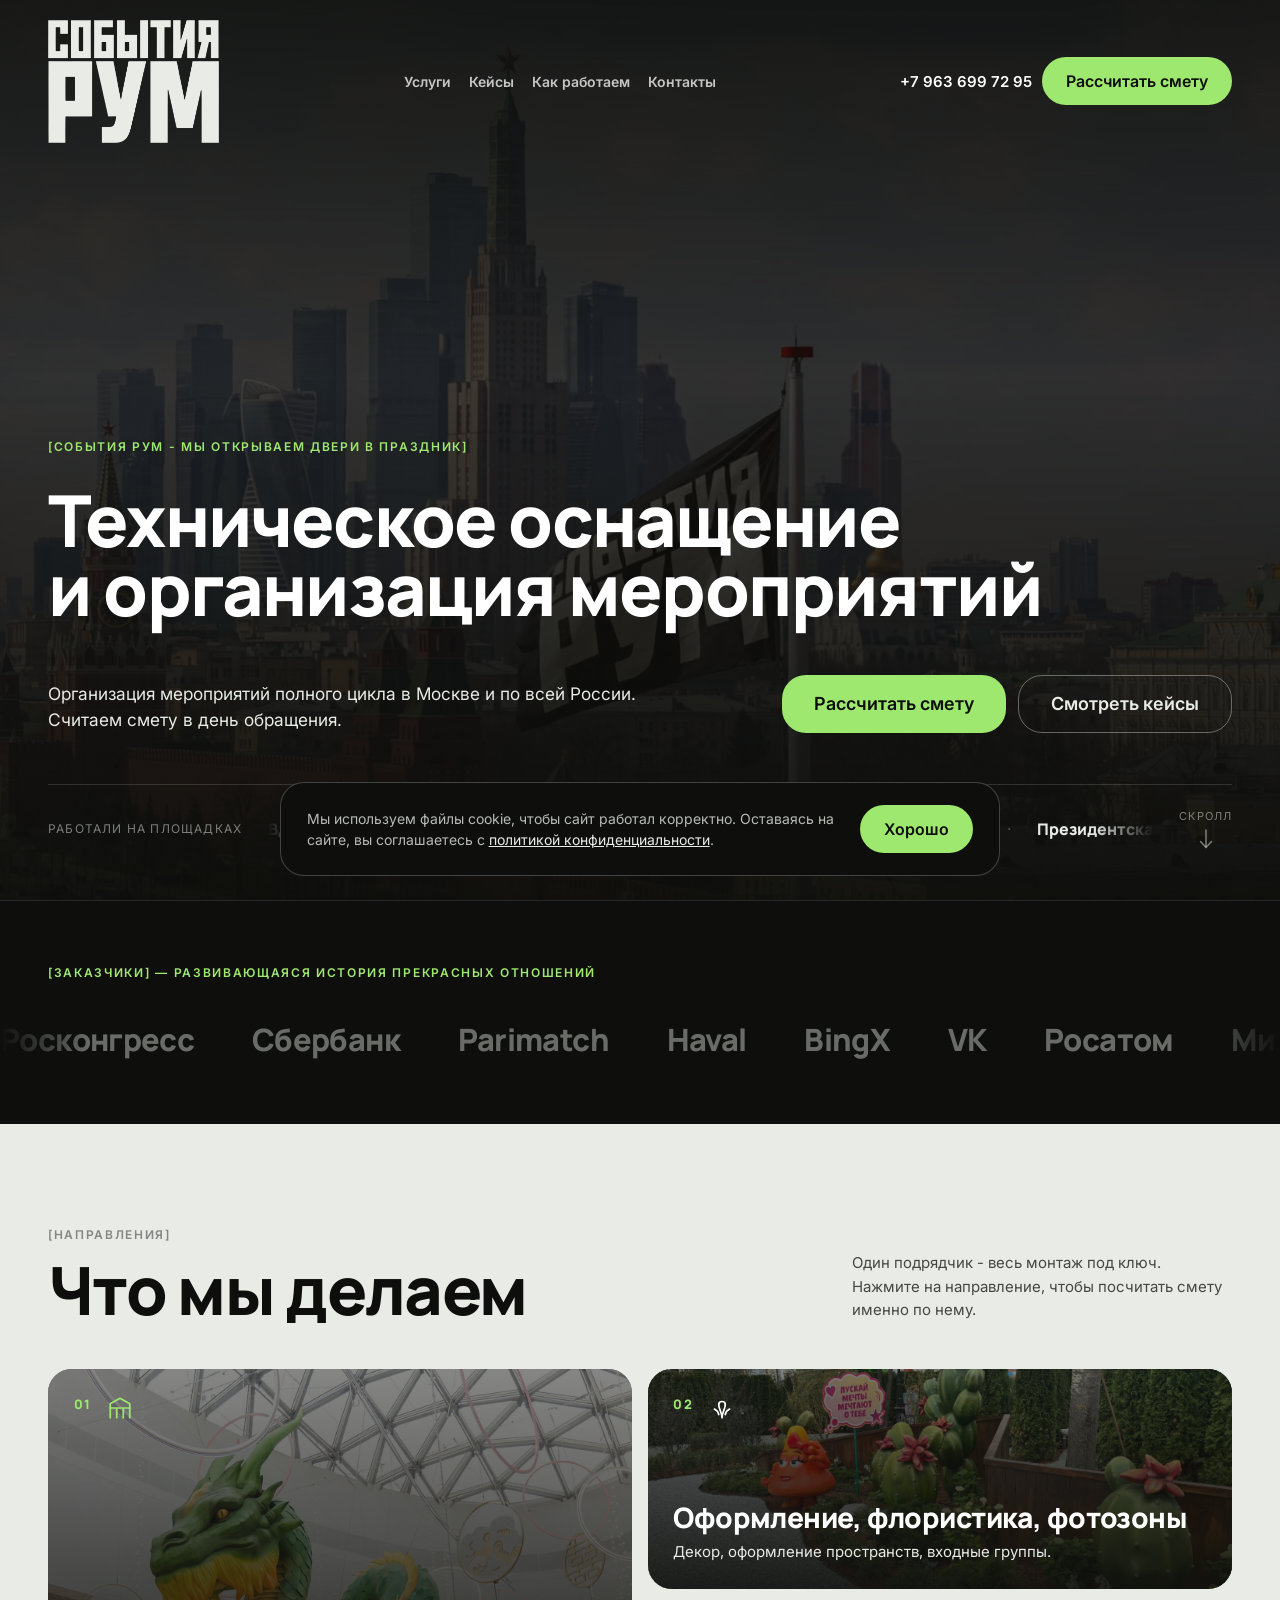
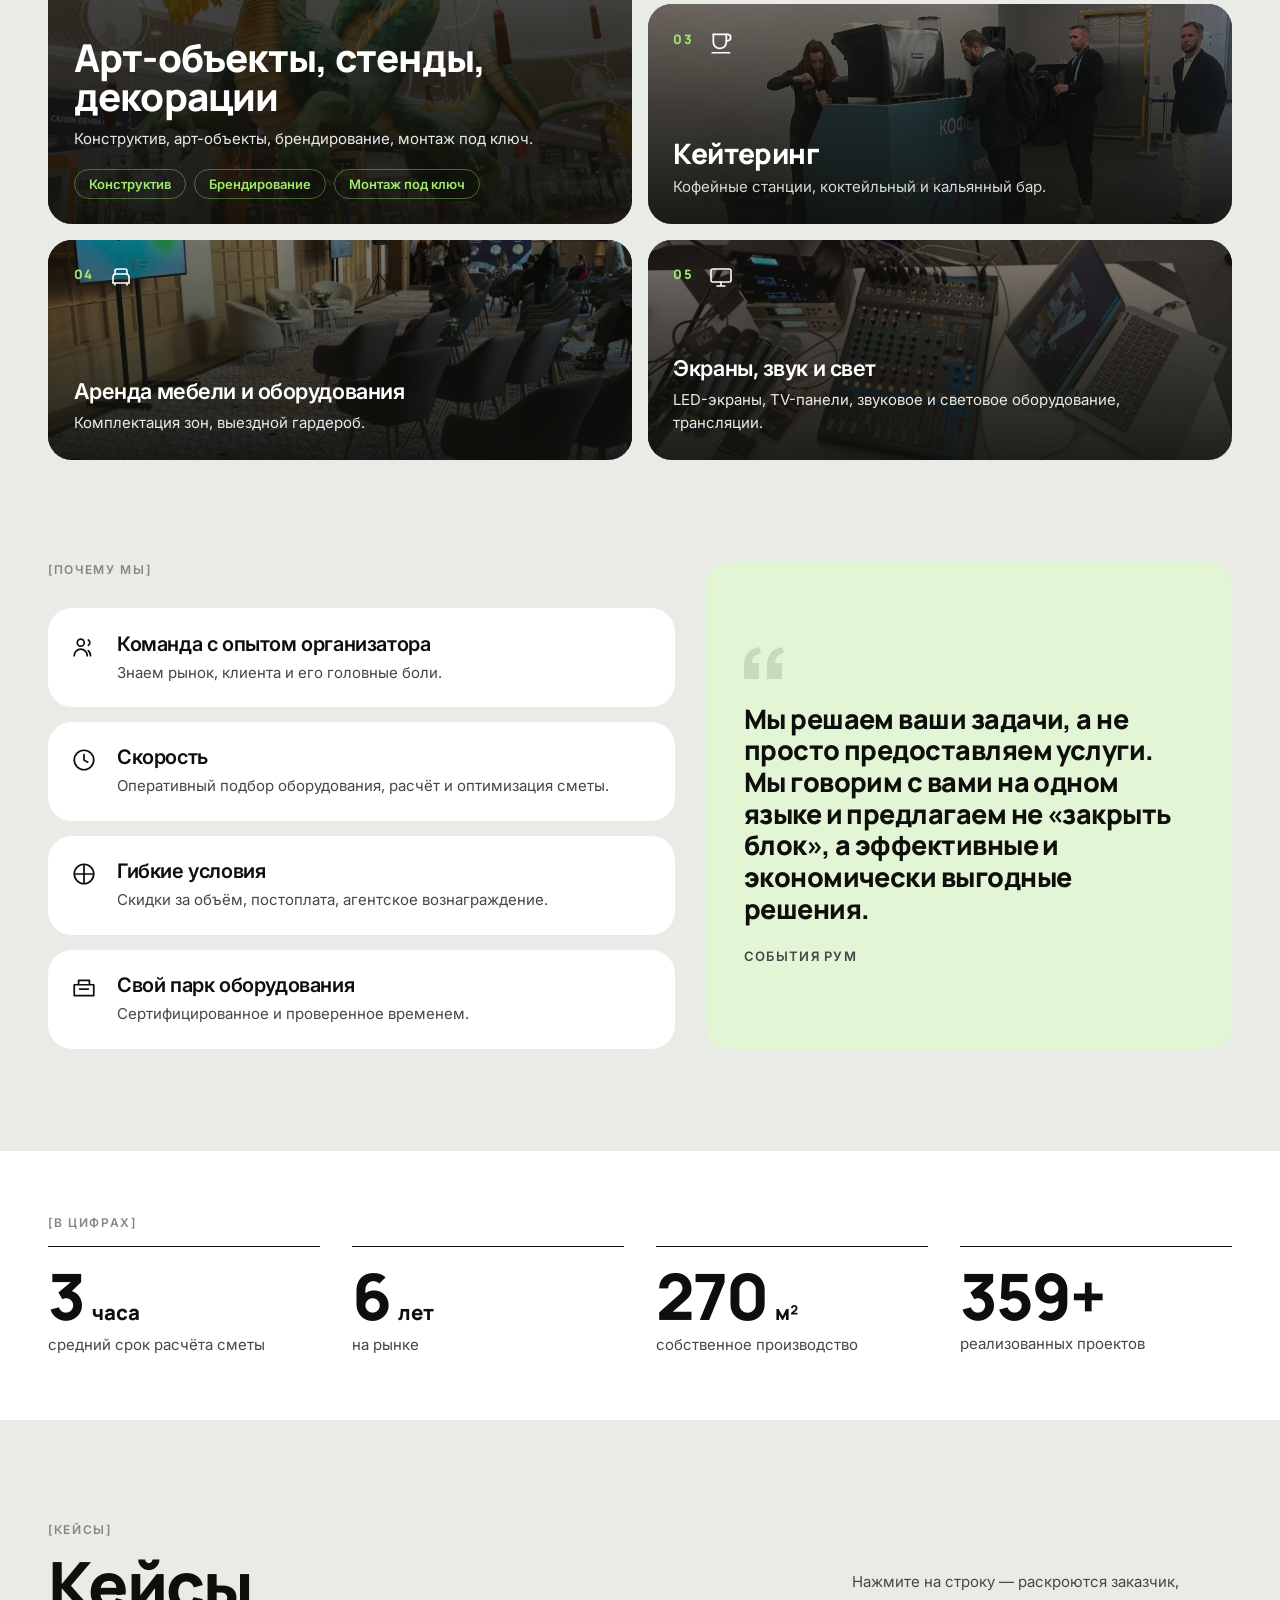
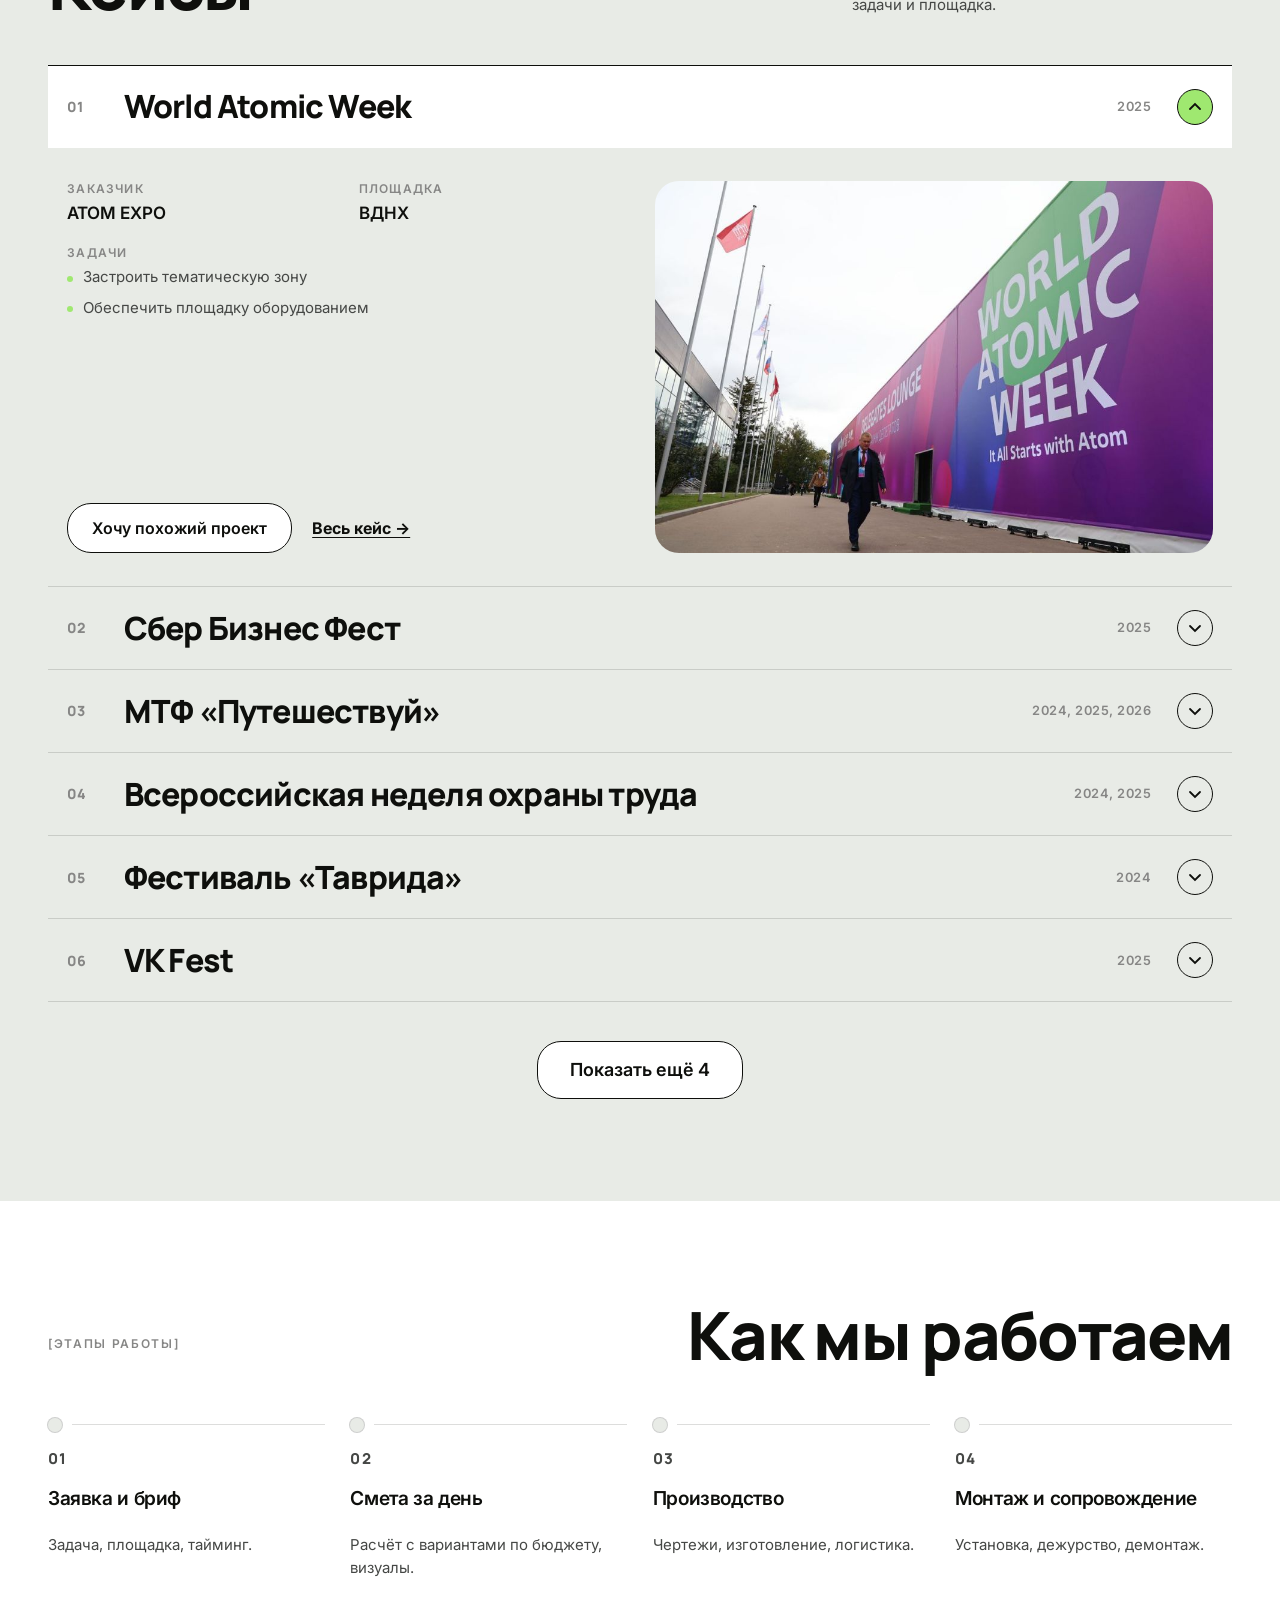
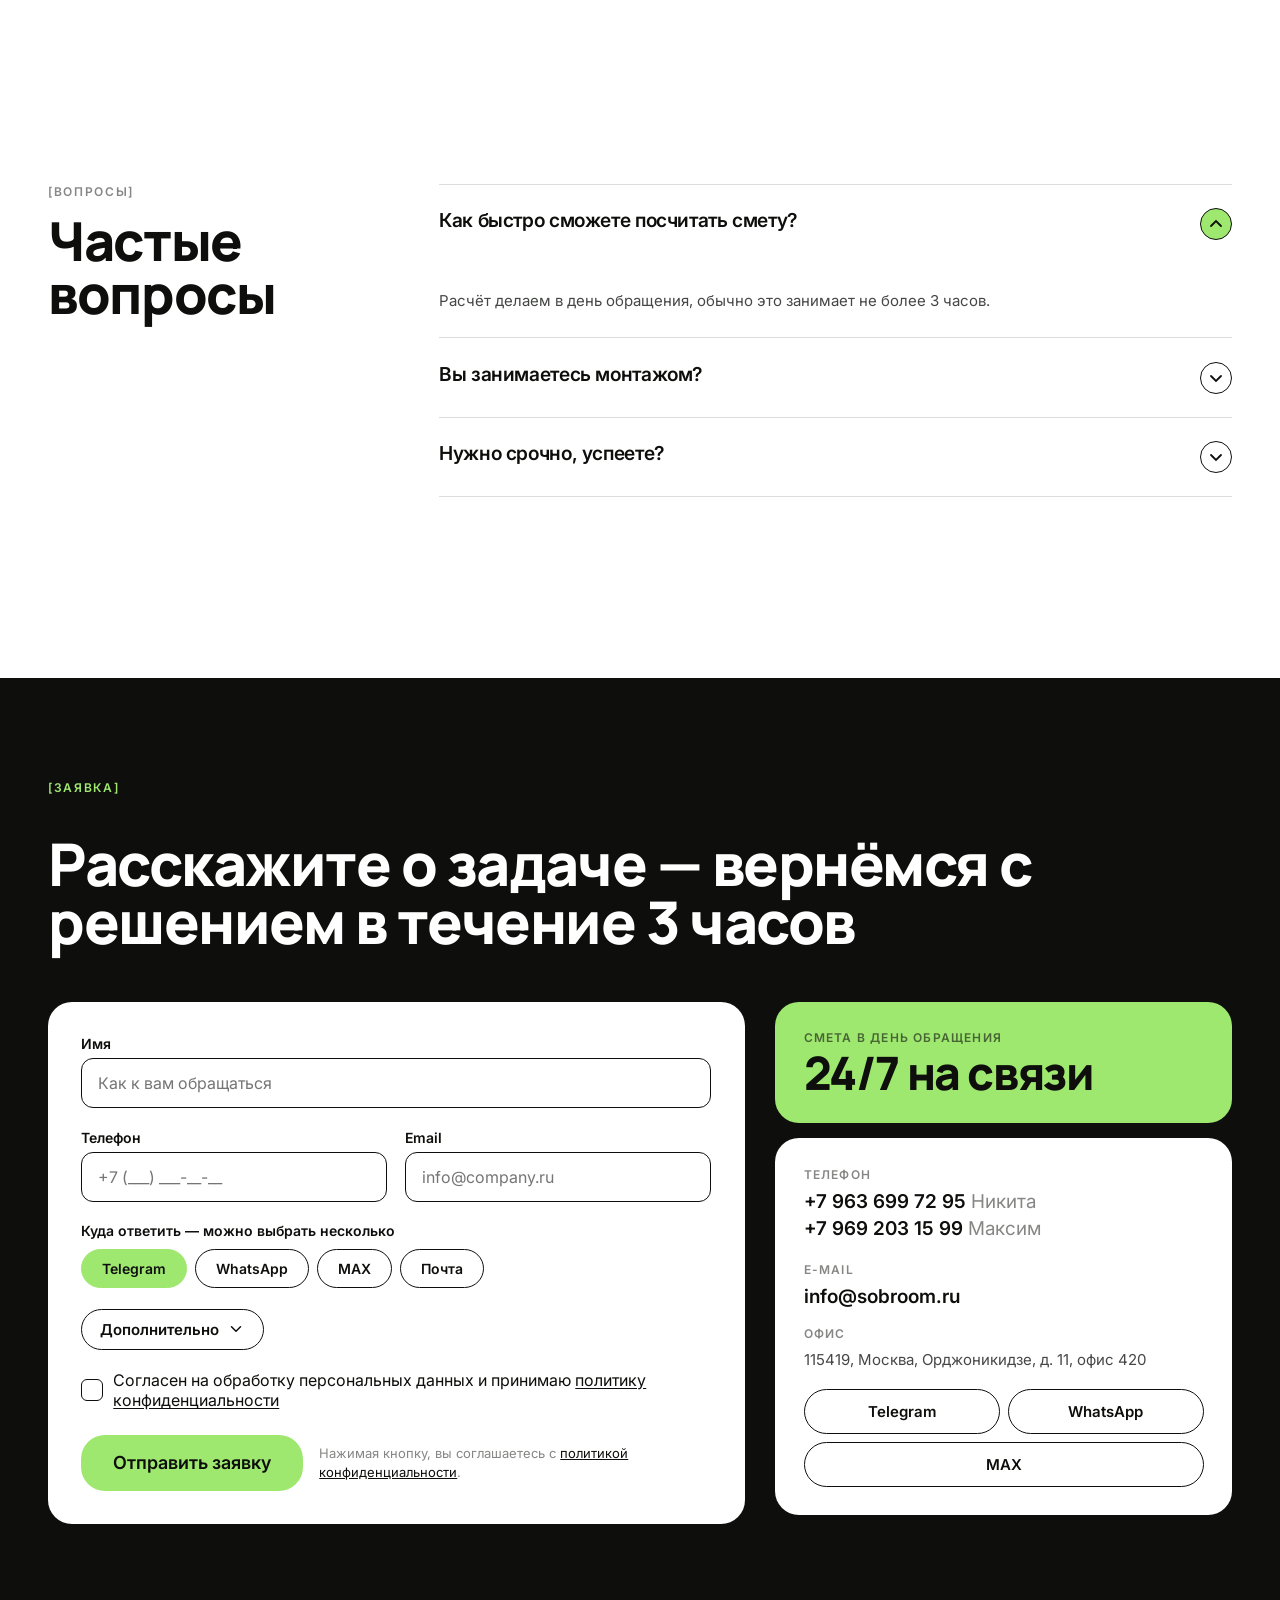
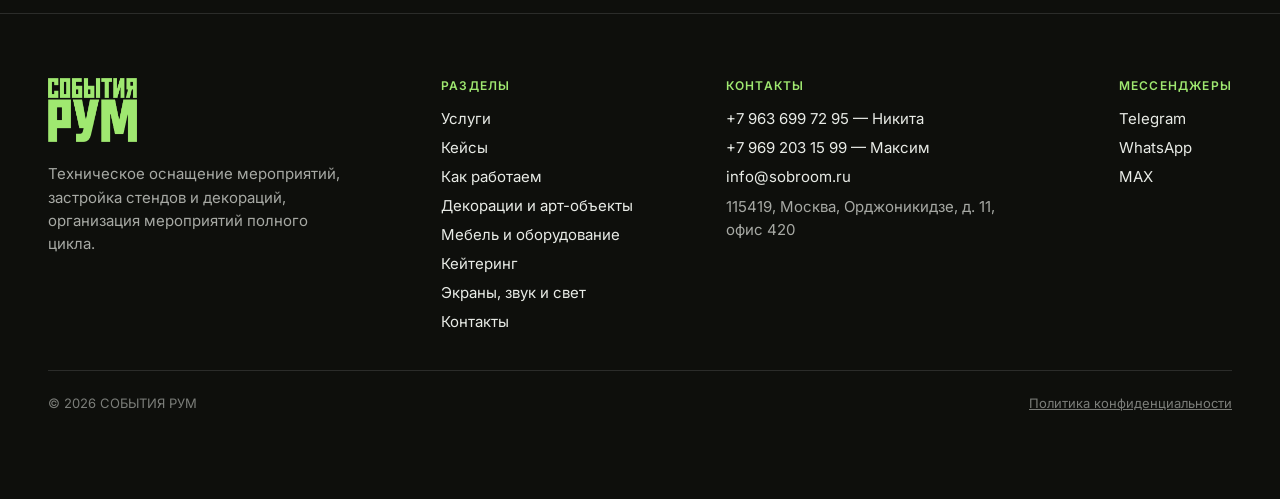
==== index.html @ 77b97b1c "Кейсы: главная и страницы услуг по второму ТЗ Главная: десять кейсов переехали из скрипта в разметку" ====
<!DOCTYPE html>
<html lang="ru" class="no-js">
<head>
<meta charset="utf-8">
<meta name="viewport" content="width=device-width, initial-scale=1">
<title>СОБЫТИЯ РУМ — организация и оснащение мероприятий</title>
<meta name="description" content="Мероприятия полного цикла в Москве и по России: аренда оборудования, застройка стендов, декорации, кейтеринг, мебель. Смета в день обращения.">
<!-- Иконка вкладки: фирменный тёмный квадрат с логотипом. -->
<meta name="yandex-verification" content="a25ba4f071498b0f">
<link rel="canonical" href="https://sobroom.ru/">
<link rel="icon" href="favicon.ico" sizes="any">
<link rel="icon" type="image/png" sizes="32x32" href="media/favicon-32.png">
<link rel="icon" type="image/png" sizes="16x16" href="media/favicon-16.png">
<link rel="apple-touch-icon" sizes="180x180" href="media/apple-touch-icon.png">
<link rel="preconnect" href="https://fonts.googleapis.com">
<link rel="preconnect" href="https://fonts.gstatic.com" crossorigin>
<link href="https://fonts.googleapis.com/css2?family=Manrope:wght@600;700;800;900&family=Inter:wght@400;500;600;700;900&display=swap" rel="stylesheet">
<link rel="stylesheet" href="styles.css?v=dev">
<!-- Карточка компании для поисковиков. -->
<script type="application/ld+json">
{
  "@context": "https://schema.org",
  "@type": "LocalBusiness",
  "name": "СОБЫТИЯ РУМ",
  "url": "https://sobroom.ru/",
  "image": "https://sobroom.ru/media/logo-canvas.png",
  "telephone": "+7 969 203 15 99",
  "email": "info@sobroom.ru",
  "address": {
    "@type": "PostalAddress",
    "streetAddress": "ул. Орджоникидзе, д. 11, офис 420",
    "addressLocality": "Москва",
    "postalCode": "115419",
    "addressCountry": "RU"
  },
  "areaServed": "RU"
}
</script>
</head>
<body>

<a class="skip-link" href="#top">Перейти к содержимому</a>

<header class="header" id="site-header">
  <div class="header__inner">
    <a href="#top" class="header__logo" aria-label="СОБЫТИЯ РУМ — на главную">
      <img src="media/logo-canvas.png" alt="СОБЫТИЯ РУМ" width="1355" height="972">
    </a>

    <nav class="header__nav" aria-label="Основная навигация">
      <a href="#services">Услуги</a>
      <a href="#cases">Кейсы</a>
      <a href="#process">Как работаем</a>
      <!-- <a href="#production">Производство</a> -->
      <a href="#contacts">Контакты</a>
    </nav>

    <div class="header__actions">
      <a href="tel:+79636997295" class="header__phone">+7 963 699 72 95</a>
      <a href="https://t.me/sidorovnikitiy" target="_blank" rel="noopener" title="Telegram" class="header__icon-link">
        <svg width="18" height="18" viewBox="0 0 24 24" fill="none" stroke="currentColor" stroke-width="1.8" stroke-linecap="round" stroke-linejoin="round"><path d="M21.5 3.5 2.8 10.8c-.8.3-.8 1.4.1 1.6l4.5 1.3 1.7 5.1c.2.7 1.1.9 1.6.3l2.4-2.8 4.5 3.3c.6.4 1.4.1 1.6-.6L22.8 4.6c.2-.8-.6-1.4-1.3-1.1Z"></path><path d="m7.4 13.7 9.9-6.4-6.6 7.3"></path></svg>
      </a>
      <a href="https://wa.me/79636997295" target="_blank" rel="noopener" title="WhatsApp" class="header__icon-link">
        <svg width="18" height="18" viewBox="0 0 24 24" fill="none" stroke="currentColor" stroke-width="1.8" stroke-linecap="round" stroke-linejoin="round"><path d="M20.5 11.6a8.5 8.5 0 0 1-12.6 7.4L3.5 20.5l1.6-4.3A8.5 8.5 0 1 1 20.5 11.6Z"></path><path d="M8.9 8.4c.5-.2.9 0 1.1.4l.6 1.2c.1.3 0 .6-.2.8l-.4.4c.5 1 1.2 1.7 2.2 2.2l.4-.4c.2-.2.5-.3.8-.2l1.2.6c.4.2.6.6.4 1.1-.3.7-1 1.2-1.8 1.1-2.5-.2-5-2.7-5.3-5.3-.1-.8.3-1.6 1-1.9Z"></path></svg>
      </a>
      <a href="https://max.ru/u/f9LHodD0cOI2sE15VIjKIWvhr9DcOUU_kCdnH0U8R3dj1_szaygG8eiSpd0" target="_blank" rel="noopener" title="MAX" class="header__icon-link header__icon-link--max">
        <span>MAX</span>
      </a>
      <button type="button" class="btn btn--primary btn--md js-go-form" data-header-cta>Рассчитать смету</button>
    </div>

    <div class="header__mobile-actions">
      <a href="tel:+79636997295" class="header__action" aria-label="Позвонить"><svg width="18" height="18" viewBox="0 0 24 24" fill="none" stroke="currentColor" stroke-width="1.8" stroke-linecap="round" stroke-linejoin="round" aria-hidden="true"><path d="M6.6 3.5h3l1.5 3.7-1.9 1.4a12 12 0 0 0 5.2 5.2l1.4-1.9 3.7 1.5v3a2 2 0 0 1-2.2 2 17 17 0 0 1-14.7-14.7 2 2 0 0 1 2-2.2Z"></path></svg></a>
      <a href="https://t.me/sidorovnikitiy" target="_blank" rel="noopener" class="header__action header__action--tg" aria-label="Написать в Telegram"><svg width="18" height="18" viewBox="0 0 24 24" fill="none" stroke="currentColor" stroke-width="1.8" stroke-linecap="round" stroke-linejoin="round" aria-hidden="true"><path d="M21.5 3.5 2.8 10.8c-.8.3-.8 1.4.1 1.6l4.5 1.3 1.7 5.1c.2.7 1.1.9 1.6.3l2.4-2.8 4.5 3.3c.6.4 1.4.1 1.6-.6L22.8 4.6c.2-.8-.6-1.4-1.3-1.1Z"></path><path d="m7.4 13.7 9.9-6.4-6.6 7.3"></path></svg></a>
      <button type="button" class="header__burger" id="menu-toggle" aria-label="Меню" aria-expanded="false" aria-controls="mobile-menu">
        <span></span><span></span>
      </button>
    </div>
  </div>
</header>

<div class="mobile-menu" id="mobile-menu" hidden>
  <div class="mobile-menu__top">
    <img src="media/logo-lime.png" alt="СОБЫТИЯ РУМ" width="1355" height="972" class="mobile-menu__logo">
    <button type="button" class="mobile-menu__close" id="menu-close" aria-label="Закрыть">×</button>
  </div>
  <nav class="mobile-menu__nav" aria-label="Мобильная навигация">
    <a href="#services" class="js-menu-link">Услуги</a>
    <a href="#cases" class="js-menu-link">Кейсы</a>
    <a href="#process" class="js-menu-link">Как работаем</a>
    <!-- <a href="#production" class="js-menu-link">Производство</a> -->
    <a href="#contacts" class="js-menu-link">Контакты</a>
  </nav>
  <div class="mobile-menu__bottom">
    <a href="tel:+79636997295" class="mobile-menu__phone">+7 963 699 72 95</a>
    <button type="button" class="btn btn--primary btn--lg js-go-form" id="menu-cta">Рассчитать смету</button>
  </div>
</div>

<main>
<section id="top" class="hero" data-screen-label="Hero">
  <div class="hero__bg" id="hero-bg">
    <!-- Два формата: H.264 играет везде, VP9 подхватывают сборки без H.264.
         Адреса стоят прямо в разметке — браузер начинает качать на разборе
         страницы, до стилей и скриптов. poster — первый кадр самого ролика. -->
    <video class="hero__video" id="hero-video" autoplay muted defaultmuted loop playsinline
           preload="auto" poster="media/hero-still.jpg" aria-hidden="true">
      <source src="media/hero-showreel.mp4" type="video/mp4">
      <source src="media/hero-showreel.webm" type="video/webm">
    </video>
  </div>
  <div class="hero__veil" aria-hidden="true"></div>

  <div class="hero__content">
    <p class="hero__eyebrow reveal-init" style="--reveal-delay:50ms">[СОБЫТИЯ РУМ - МЫ ОТКРЫВАЕМ ДВЕРИ В ПРАЗДНИК]</p>
    <h1 class="hero__title reveal-init" style="--reveal-delay:120ms">Техническое оснащение<br>и организация мероприятий</h1>
    <div class="hero__row">
      <!-- Неразрывные пробелы держат «и по всей» одним куском, чтобы «и по»
           не повисало в конце строки. -->
      <p class="hero__lead reveal-init" style="--reveal-delay:200ms">Организация мероприятий полного цикла в Москве и&nbsp;по&nbsp;всей России. Считаем смету в день обращения.</p>
      <div class="hero__cta reveal-init" style="--reveal-delay:280ms">
        <button type="button" class="btn btn--primary btn--lg js-go-form">Рассчитать смету</button>
        <a href="#cases" class="btn btn--ghost-dark">Смотреть кейсы</a>
      </div>
    </div>
    <div class="hero__foot reveal-init" style="--reveal-delay:360ms">
      <span class="hero__foot-label">Работали на площадках</span>
      <div class="marquee-mask">
        <div class="marquee-track marquee-track--back" id="venues-track">
          <span class="marquee-group">
            <!-- venues injected by script.js -->
          </span>
          <span class="marquee-group" aria-hidden="true"></span>
        </div>
      </div>
      <div class="hero__scroll-hint">
        <span>Скролл</span>
        <svg width="14" height="20" viewBox="0 0 14 20" fill="none" stroke="currentColor" stroke-width="1.5" stroke-linecap="round"><path d="M7 1v17"></path><path d="M1.5 12.5 7 18.5l5.5-6"></path></svg>
      </div>
    </div>
  </div>
</section>

<section class="clients" data-screen-label="Заказчики">
  <p class="section-eyebrow section-eyebrow--dark reveal">[заказчики] — Развивающаяся история прекрасных отношений</p>
  <div class="marquee-mask">
    <div class="marquee-track" id="clients-track">
      <span class="marquee-group" id="clients-group-a"></span>
      <span class="marquee-group" id="clients-group-b" aria-hidden="true"></span>
    </div>
  </div>
</section>

<section id="services" class="services" data-screen-label="Услуги">
  <div class="wrap">
    <div class="section-head reveal">
      <div class="section-head__main">
        <p class="section-eyebrow">[направления]</p>
        <h2 class="section-title">Что мы делаем</h2>
      </div>
      <p class="section-head__note">Один подрядчик - весь монтаж под ключ. Нажмите на направление, чтобы посчитать смету именно по нему.</p>
    </div>

    <div class="bento">
      <button type="button" class="service-card service-card--build reveal" data-service="Арт-объекты, стенды, декорации" data-href="art-obekty/">
        <img class="service-card__photo" src="media/service-art.jpg" alt="" loading="lazy">
        <span class="service-card__veil" aria-hidden="true"></span>
        <span class="service-card__top">
          <span class="service-card__num">01</span>
          <svg width="26" height="26" viewBox="0 0 24 24" fill="none" stroke="currentColor" stroke-width="1.6" stroke-linecap="round" stroke-linejoin="round" class="service-card__icon"><path d="M3 21V8l9-5 9 5v13"></path><path d="M3 12h18M9 21V12M15 21V12"></path></svg>
        </span>
        <span class="service-card__bottom">
          <span class="service-card__title service-card__title--display">Арт-объекты, стенды, декорации</span>
          <span class="service-card__body">Конструктив, арт-объекты, брендирование, монтаж под ключ.</span>
          <span class="service-card__tags">
            <span class="tag">Конструктив</span>
            <span class="tag">Брендирование</span>
            <span class="tag">Монтаж под ключ</span>
          </span>
        </span>
      </button>

      <button type="button" class="service-card service-card--wide service-card--white reveal" data-service="Оформление, флористика, фотозоны" data-href="art-obekty/">
        <img class="service-card__photo" src="media/service-oformlenie.jpg" alt="" loading="lazy">
        <span class="service-card__veil" aria-hidden="true"></span>
        <span class="service-card__top">
          <span class="service-card__num">02</span>
          <svg width="26" height="26" viewBox="0 0 24 24" fill="none" stroke="currentColor" stroke-width="1.6" stroke-linecap="round" stroke-linejoin="round" class="service-card__icon"><path d="M12 21c0-5 3-8 3-12a3 3 0 0 0-6 0c0 4 3 7 3 12Z"></path><path d="M5 13c2 1 3.5 2.5 4 5M19 13c-2 1-3.5 2.5-4 5"></path></svg>
        </span>
        <span class="service-card__bottom">
          <span class="service-card__title service-card__title--display service-card__title--md">Оформление, флористика, фотозоны</span>
          <span class="service-card__body">Декор, оформление пространств, входные группы.</span>
        </span>
      </button>

      <button type="button" class="service-card service-card--wide service-card--white reveal" data-service="Кейтеринг" data-href="keitering/">
        <img class="service-card__photo" src="media/service-catering-w.jpg" alt="" loading="lazy" style="object-position:50% 18%">
        <span class="service-card__veil" aria-hidden="true"></span>
        <span class="service-card__top">
          <span class="service-card__num">03</span>
          <svg width="26" height="26" viewBox="0 0 24 24" fill="none" stroke="currentColor" stroke-width="1.6" stroke-linecap="round" stroke-linejoin="round" class="service-card__icon"><path d="M4 4h13a3 3 0 0 1 0 6h-1"></path><path d="M4 4v7a6 6 0 0 0 12 0V4"></path><path d="M3 21h16"></path></svg>
        </span>
        <span class="service-card__bottom">
          <span class="service-card__title service-card__title--display service-card__title--md">Кейтеринг</span>
          <span class="service-card__body service-card__body--catering">Кофейные станции, коктейльный и кальянный бар.</span>
        </span>
      </button>

      <button type="button" class="service-card service-card--wide service-card--white reveal" data-service="Аренда мебели и оборудования" data-href="mebel-oborudovanie/">
        <img class="service-card__photo" src="media/service-mebel-zal.jpg" alt="" loading="lazy">
        <span class="service-card__veil" aria-hidden="true"></span>
        <span class="service-card__top">
          <span class="service-card__num">04</span>
          <svg width="24" height="24" viewBox="0 0 24 24" fill="none" stroke="currentColor" stroke-width="1.6" stroke-linecap="round" stroke-linejoin="round" class="service-card__icon"><path d="M4 18v-6a3 3 0 0 1 3-3h10a3 3 0 0 1 3 3v6"></path><path d="M6 9V6a2 2 0 0 1 2-2h8a2 2 0 0 1 2 2v3"></path><path d="M4 18h16M6 18v2M18 18v2"></path></svg>
        </span>
        <span class="service-card__bottom">
          <span class="service-card__title service-card__title--body">Аренда мебели и оборудования</span>
          <span class="service-card__body">Комплектация зон, выездной гардероб.</span>
        </span>
      </button>

      <button type="button" class="service-card service-card--wide service-card--lime reveal" data-service="Экраны, звук и свет" data-href="ekrany-svet-zvuk/">
        <img class="service-card__photo" src="media/service-zvuk.jpg" alt="" loading="lazy">
        <span class="service-card__veil" aria-hidden="true"></span>
        <span class="service-card__top">
          <span class="service-card__num">05</span>
          <svg width="24" height="24" viewBox="0 0 24 24" fill="none" stroke="currentColor" stroke-width="1.6" stroke-linecap="round" stroke-linejoin="round" class="service-card__icon"><rect x="2" y="4" width="20" height="13" rx="2"></rect><path d="M8 21h8M12 17v4"></path></svg>
        </span>
        <span class="service-card__bottom">
          <span class="service-card__title service-card__title--body">Экраны, звук и свет</span>
          <span class="service-card__body">LED-экраны, TV-панели, звуковое и световое оборудование, трансляции.</span>
        </span>
      </button>
    </div>
  </div>
</section>

<section class="why" data-screen-label="Почему мы">
  <div class="wrap why__grid">
    <div class="why__list">
      <p class="section-eyebrow reveal">[почему мы]</p>
      <div class="why__item reveal" style="--reveal-delay:60ms">
        <svg width="26" height="26" viewBox="0 0 24 24" fill="none" stroke="currentColor" stroke-width="1.6" stroke-linecap="round" stroke-linejoin="round"><circle cx="9" cy="8" r="3.2"></circle><path d="M3 20a6 6 0 0 1 12 0"></path><path d="M16 5.5a3 3 0 0 1 0 5M18 20a6.5 6.5 0 0 0-2-4.6"></path></svg>
        <div><h3>Команда с опытом организатора</h3><p>Знаем рынок, клиента и его головные боли.</p></div>
      </div>
      <div class="why__item reveal" style="--reveal-delay:120ms">
        <svg width="26" height="26" viewBox="0 0 24 24" fill="none" stroke="currentColor" stroke-width="1.6" stroke-linecap="round" stroke-linejoin="round"><circle cx="12" cy="12" r="9"></circle><path d="M12 7v5l3.5 2"></path></svg>
        <div><h3>Скорость</h3><p>Оперативный подбор оборудования, расчёт и оптимизация сметы.</p></div>
      </div>
      <div class="why__item reveal" style="--reveal-delay:180ms">
        <svg width="26" height="26" viewBox="0 0 24 24" fill="none" stroke="currentColor" stroke-width="1.6" stroke-linecap="round" stroke-linejoin="round"><path d="M4 12h16M12 4v16"></path><circle cx="12" cy="12" r="9"></circle></svg>
        <div><h3>Гибкие условия</h3><p>Скидки за объём, постоплата, агентское вознаграждение.</p></div>
      </div>
      <div class="why__item reveal" style="--reveal-delay:240ms">
        <svg width="26" height="26" viewBox="0 0 24 24" fill="none" stroke="currentColor" stroke-width="1.6" stroke-linecap="round" stroke-linejoin="round"><path d="M3 9h18v10H3zM7 9V5h10v4"></path><path d="M8 13h8"></path></svg>
        <div><h3>Свой парк оборудования</h3><p>Сертифицированное и проверенное временем.</p></div>
      </div>
    </div>
    <figure class="why__quote reveal" style="--reveal-delay:120ms">
      <svg width="40" height="32" viewBox="0 0 40 32" fill="none"><path d="M0 32V18C0 8 5 2 15 0l2 6C11 7.5 8 11 8 16h7v16H0Zm23 0V18C23 8 28 2 38 0l2 6c-6 1.5-9 5-9 10h7v16H23Z" fill="var(--z-ink)" opacity=".12"></path></svg>
      <blockquote>Мы решаем ваши задачи, а не просто предоставляем услуги. Мы говорим с вами на одном языке и предлагаем не «закрыть блок», а эффективные и экономически выгодные решения.</blockquote>
      <figcaption>СОБЫТИЯ РУМ</figcaption>
    </figure>
  </div>
</section>

<section class="stats" data-screen-label="Цифры">
  <div class="wrap">
    <p class="section-eyebrow reveal">[в цифрах]</p>
    <div class="stats__grid" id="stats-grid">
      <div class="stat reveal">
        <div class="stat__row"><span class="stat__num" data-value="3" data-suffix="">0</span><span class="stat__unit">часа</span></div>
        <span class="stat__label">средний срок расчёта сметы</span>
      </div>
      <div class="stat reveal">
        <div class="stat__row"><span class="stat__num" data-value="7" data-suffix="">0</span><span class="stat__unit">лет</span></div>
        <span class="stat__label">на рынке</span>
      </div>
      <div class="stat reveal">
        <div class="stat__row"><span class="stat__num" data-value="300" data-suffix="">0</span><span class="stat__unit">м²</span></div>
        <span class="stat__label">собственное производство</span>
      </div>
      <div class="stat reveal">
        <div class="stat__row"><span class="stat__num" data-value="400" data-suffix="+">0</span><span class="stat__unit"></span></div>
        <span class="stat__label">реализованных проектов</span>
      </div>
    </div>
  </div>
</section>

<section id="cases" class="cases" data-screen-label="Кейсы">
  <div class="wrap">
    <div class="section-head reveal">
      <div class="section-head__main">
        <p class="section-eyebrow">[кейсы]</p>
        <h2 class="section-title">Кейсы</h2>
      </div>
      <p class="section-head__note">Нажмите на строку — раскроются заказчик, задачи и площадка.</p>
    </div>

    <div class="cases__list">
      <details class="case" open>
        <summary class="case__row">
          <span class="case__n">01</span>
          <h3 class="case__title">World Atomic Week</h3>
          <span class="case__year">2025</span>
          <span class="case__chevron"><svg width="14" height="14" viewBox="0 0 14 14" fill="none" stroke="currentColor" stroke-width="1.8" stroke-linecap="round" aria-hidden="true"><path d="M2 5l5 5 5-5"></path></svg></span>
        </summary>
        <div class="case__panel">
          <div class="case__info">
            <div class="case__fields">
              <div class="case__field"><p class="case__field-label">Заказчик</p><p class="case__field-value">ATOM EXPO</p></div>
              <div class="case__field"><p class="case__field-label">Площадка</p><p class="case__field-value">ВДНХ</p></div>
            </div>
            <div class="case__tasks">
              <p>Задачи</p>
              <ul class="case__list">
                <li>Застроить тематическую зону</li>
                <li>Обеспечить площадку оборудованием</li>
              </ul>
            </div>
            <div class="case__cta">
              <button type="button" class="btn btn--tertiary btn--md js-case-cta">Хочу похожий проект</button>
              <a class="case__cta-link" href="art-obekty/#case-world-atomic-week">Весь кейс →</a>
            </div>
          </div>
          <div class="case__media">
            <img src="media/case-01.jpg" alt="Фото проекта «World Atomic Week»" loading="lazy" data-case-photo>
          </div>
        </div>
      </details>
      <details class="case">
        <summary class="case__row">
          <span class="case__n">02</span>
          <h3 class="case__title">Сбер Бизнес Фест</h3>
          <span class="case__year">2025</span>
          <span class="case__chevron"><svg width="14" height="14" viewBox="0 0 14 14" fill="none" stroke="currentColor" stroke-width="1.8" stroke-linecap="round" aria-hidden="true"><path d="M2 5l5 5 5-5"></path></svg></span>
        </summary>
        <div class="case__panel">
          <div class="case__info">
            <div class="case__fields">
              <div class="case__field"><p class="case__field-label">Заказчик</p><p class="case__field-value">ПАО Сбербанк, ген. подрядчик</p></div>
              <div class="case__field"><p class="case__field-label">Площадка</p><p class="case__field-value">Москва, Казань, Волгоград, Омск, Новосибирск</p></div>
            </div>
            <div class="case__tasks">
              <p>Задачи</p>
              <ul class="case__list">
                <li>Техническая декорация пространств: оклейка рабочих поверхностей и монтаж декоративных конструкций</li>
                <li>Кофейное обслуживание на 3 кофейных точках, обслуживание гостей на кассе</li>
              </ul>
            </div>
            <div class="case__cta">
              <button type="button" class="btn btn--tertiary btn--md js-case-cta">Хочу похожий проект</button>
              <a class="case__cta-link" href="keitering/#case-sber-biznes-fest">Весь кейс →</a>
            </div>
          </div>
          <div class="case__media">
            <img src="media/case-02.jpg" alt="Фото проекта «Сбер Бизнес Фест»" loading="lazy" data-case-photo>
          </div>
        </div>
      </details>
      <details class="case">
        <summary class="case__row">
          <span class="case__n">03</span>
          <h3 class="case__title">МТФ «Путешествуй»</h3>
          <span class="case__year">2024, 2025, 2026</span>
          <span class="case__chevron"><svg width="14" height="14" viewBox="0 0 14 14" fill="none" stroke="currentColor" stroke-width="1.8" stroke-linecap="round" aria-hidden="true"><path d="M2 5l5 5 5-5"></path></svg></span>
        </summary>
        <div class="case__panel">
          <div class="case__info">
            <div class="case__fields">
              <div class="case__field"><p class="case__field-label">Заказчик</p><p class="case__field-value">Фонд Росконгресс</p></div>
              <div class="case__field"><p class="case__field-label">Площадка</p><p class="case__field-value">ВДНХ</p></div>
            </div>
            <div class="case__tasks">
              <p>Задачи</p>
              <ul class="case__list">
                <li>Застроить типовые стенды для 14 регионов и компаний</li>
                <li>Застроить VIP-лаунж-зону в 55 павильоне</li>
                <li>Поставить мебель и оборудование на стенды</li>
                <li>Изготовить арт-объект «ПУТЕШЕСТВУЙ!» на главном входе</li>
              </ul>
            </div>
            <div class="case__cta">
              <button type="button" class="btn btn--tertiary btn--md js-case-cta">Хочу похожий проект</button>
              <a class="case__cta-link" href="art-obekty/#case-mtf-puteshestvuy">Весь кейс →</a>
            </div>
          </div>
          <div class="case__media">
            <img src="media/case-03.jpg" alt="Фото проекта «МТФ «Путешествуй»»" loading="lazy" data-case-photo>
          </div>
        </div>
      </details>
      <details class="case">
        <summary class="case__row">
          <span class="case__n">04</span>
          <h3 class="case__title">Всероссийская неделя охраны труда</h3>
          <span class="case__year">2024, 2025</span>
          <span class="case__chevron"><svg width="14" height="14" viewBox="0 0 14 14" fill="none" stroke="currentColor" stroke-width="1.8" stroke-linecap="round" aria-hidden="true"><path d="M2 5l5 5 5-5"></path></svg></span>
        </summary>
        <div class="case__panel">
          <div class="case__info">
            <div class="case__fields">
              <div class="case__field"><p class="case__field-label">Заказчик</p><p class="case__field-value">Министерство труда, ген. подрядчик</p></div>
              <div class="case__field"><p class="case__field-label">Площадка</p><p class="case__field-value">Университет «Сириус»</p></div>
            </div>
            <div class="case__tasks">
              <p>Задачи</p>
              <ul class="case__list">
                <li>Обеспечить мебелью форумную программу</li>
                <li>Оборудовать стенды</li>
                <li>Организовать клининг и работу хелперов</li>
              </ul>
            </div>
            <div class="case__cta">
              <button type="button" class="btn btn--tertiary btn--md js-case-cta">Хочу похожий проект</button>
              <a class="case__cta-link" href="mebel-oborudovanie/#case-okhrana-truda">Весь кейс →</a>
            </div>
          </div>
          <div class="case__media">
            <img src="media/case-04.jpg" alt="Фото проекта «Всероссийская неделя охраны труда»" loading="lazy" data-case-photo>
          </div>
        </div>
      </details>
      <details class="case">
        <summary class="case__row">
          <span class="case__n">05</span>
          <h3 class="case__title">Фестиваль «Таврида»</h3>
          <span class="case__year">2024</span>
          <span class="case__chevron"><svg width="14" height="14" viewBox="0 0 14 14" fill="none" stroke="currentColor" stroke-width="1.8" stroke-linecap="round" aria-hidden="true"><path d="M2 5l5 5 5-5"></path></svg></span>
        </summary>
        <div class="case__panel">
          <div class="case__info">
            <div class="case__fields">
              <div class="case__field"><p class="case__field-label">Заказчик</p><p class="case__field-value">Росмолодёжь, ген. подрядчик</p></div>
              <div class="case__field"><p class="case__field-label">Площадка</p><p class="case__field-value">Судак</p></div>
            </div>
            <div class="case__tasks">
              <p>Задачи</p>
              <ul class="case__list">
                <li>Смонтировать палаточный городок</li>
                <li>Провести коммуникации</li>
              </ul>
            </div>
            <div class="case__cta">
              <button type="button" class="btn btn--tertiary btn--md js-case-cta">Хочу похожий проект</button>
              <a class="case__cta-link" href="mebel-oborudovanie/#case-tavrida">Весь кейс →</a>
            </div>
          </div>
          <div class="case__media">
            <img src="media/case-05.jpg" alt="Фото проекта «Фестиваль «Таврида»»" loading="lazy" data-case-photo>
          </div>
        </div>
      </details>
      <details class="case">
        <summary class="case__row">
          <span class="case__n">06</span>
          <h3 class="case__title">VK Fest</h3>
          <span class="case__year">2025</span>
          <span class="case__chevron"><svg width="14" height="14" viewBox="0 0 14 14" fill="none" stroke="currentColor" stroke-width="1.8" stroke-linecap="round" aria-hidden="true"><path d="M2 5l5 5 5-5"></path></svg></span>
        </summary>
        <div class="case__panel">
          <div class="case__info">
            <div class="case__fields">
              <div class="case__field"><p class="case__field-label">Заказчик</p><p class="case__field-value">VK Community</p></div>
              <div class="case__field"><p class="case__field-label">Площадка</p><p class="case__field-value">Москва, Лужники</p></div>
            </div>
            <div class="case__tasks">
              <p>Задачи</p>
              <ul class="case__list">
                <li>Кальянный кейтеринг VIP-зон</li>
                <li>Мебель и оборудование лаунж-зон</li>
              </ul>
            </div>
            <div class="case__cta">
              <button type="button" class="btn btn--tertiary btn--md js-case-cta">Хочу похожий проект</button>
              <a class="case__cta-link" href="keitering/#case-vk-fest">Весь кейс →</a>
            </div>
          </div>
          <div class="case__media">
            <img src="media/case-06.jpg" alt="Фото проекта «VK Fest»" loading="lazy" data-case-photo>
          </div>
        </div>
      </details>
      <details class="case">
        <summary class="case__row">
          <span class="case__n">07</span>
          <h3 class="case__title">Турнир по падл-теннису</h3>
          <span class="case__year">2025</span>
          <span class="case__chevron"><svg width="14" height="14" viewBox="0 0 14 14" fill="none" stroke="currentColor" stroke-width="1.8" stroke-linecap="round" aria-hidden="true"><path d="M2 5l5 5 5-5"></path></svg></span>
        </summary>
        <div class="case__panel">
          <div class="case__info">
            <div class="case__fields">
              <div class="case__field"><p class="case__field-label">Заказчик</p><p class="case__field-value">Parimatch, ген. подрядчик</p></div>
              <div class="case__field"><p class="case__field-label">Площадка</p><p class="case__field-value">Яхт-клуб «Адмирал»</p></div>
            </div>
            <div class="case__tasks">
              <p>Задачи</p>
              <ul class="case__list">
                <li>Обеспечить турнир звуком и TV-панелями</li>
                <li>Поставить мебель</li>
                <li>Обеспечить техническое сопровождение</li>
              </ul>
            </div>
            <div class="case__cta">
              <button type="button" class="btn btn--tertiary btn--md js-case-cta">Хочу похожий проект</button>
              <a class="case__cta-link" href="ekrany-svet-zvuk/#case-parimatch-padel">Весь кейс →</a>
            </div>
          </div>
          <div class="case__media">
            <img src="media/case-07.jpg" alt="Фото проекта «Турнир по падл-теннису»" loading="lazy" data-case-photo>
          </div>
        </div>
      </details>
      <details class="case">
        <summary class="case__row">
          <span class="case__n">08</span>
          <h3 class="case__title">Запуск спорткомплекса Padel Ball</h3>
          <span class="case__chevron"><svg width="14" height="14" viewBox="0 0 14 14" fill="none" stroke="currentColor" stroke-width="1.8" stroke-linecap="round" aria-hidden="true"><path d="M2 5l5 5 5-5"></path></svg></span>
        </summary>
        <div class="case__panel">
          <div class="case__info">
            <div class="case__fields">
              <div class="case__field"><p class="case__field-label">Заказчик</p><p class="case__field-value">Padel Ball</p></div>
              <div class="case__field"><p class="case__field-label">Площадка</p><p class="case__field-value">Химки, Gopark</p></div>
            </div>
            <div class="case__tasks">
              <p>Задачи</p>
              <ul class="case__list">
                <li>Разработать дизайн-концепцию пространства</li>
                <li>Застроить функциональные зоны и навигацию</li>
                <li>Оснастить спорткомплекс мебелью и оборудованием</li>
              </ul>
            </div>
            <div class="case__cta">
              <button type="button" class="btn btn--tertiary btn--md js-case-cta">Хочу похожий проект</button>
              <a class="case__cta-link" href="art-obekty/#case-padel-ball">Весь кейс →</a>
            </div>
          </div>
          <div class="case__media">
            <img src="media/case-08.jpg" alt="Фото проекта «Запуск спорткомплекса Padel Ball»" loading="lazy" data-case-photo>
          </div>
        </div>
      </details>
      <details class="case">
        <summary class="case__row">
          <span class="case__n">09</span>
          <h3 class="case__title">Оформление входной группы БЦ</h3>
          <span class="case__chevron"><svg width="14" height="14" viewBox="0 0 14 14" fill="none" stroke="currentColor" stroke-width="1.8" stroke-linecap="round" aria-hidden="true"><path d="M2 5l5 5 5-5"></path></svg></span>
        </summary>
        <div class="case__panel">
          <div class="case__info">
            <div class="case__fields">
              <div class="case__field"><p class="case__field-label">Заказчик</p><p class="case__field-value">БЦ «Парк Победы»</p></div>
              <div class="case__field"><p class="case__field-label">Площадка</p><p class="case__field-value">БЦ «Парк Победы»</p></div>
            </div>
            <div class="case__tasks">
              <p>Задачи</p>
              <ul class="case__list">
                <li>Разработать дизайн, изготовить и смонтировать декорации входной группы</li>
              </ul>
            </div>
            <div class="case__cta">
              <button type="button" class="btn btn--tertiary btn--md js-case-cta">Хочу похожий проект</button>
              <a class="case__cta-link" href="art-obekty/#case-bc-park-pobedy">Весь кейс →</a>
            </div>
          </div>
          <div class="case__media">
            <img src="media/case-09.jpg" alt="Фото проекта «Оформление входной группы БЦ»" loading="lazy" data-case-photo>
          </div>
        </div>
      </details>
      <details class="case">
        <summary class="case__row">
          <span class="case__n">10</span>
          <h3 class="case__title">Yandex Data (exclusive event)</h3>
          <span class="case__chevron"><svg width="14" height="14" viewBox="0 0 14 14" fill="none" stroke="currentColor" stroke-width="1.8" stroke-linecap="round" aria-hidden="true"><path d="M2 5l5 5 5-5"></path></svg></span>
        </summary>
        <div class="case__panel">
          <div class="case__info">
            <div class="case__fields">
              <div class="case__field"><p class="case__field-label">Заказчик</p><p class="case__field-value">Yandex Data</p></div>
              <div class="case__field"><p class="case__field-label">Площадка</p><p class="case__field-value">Сочи, Красная Поляна</p></div>
            </div>
            <div class="case__tasks">
              <p>Задачи</p>
              <ul class="case__list">
                <li>Барное и кальянное обслуживание</li>
                <li>Оснащение лаунж-пространства</li>
              </ul>
            </div>
            <div class="case__cta">
              <button type="button" class="btn btn--tertiary btn--md js-case-cta">Хочу похожий проект</button>
              <a class="case__cta-link" href="keitering/#case-yandex-data">Весь кейс →</a>
            </div>
          </div>
          <div class="case__media">
            <img src="media/case-10.jpg" alt="Фото проекта «Yandex Data (exclusive event)»" loading="lazy" data-case-photo>
          </div>
        </div>
      </details>
    </div>

    <div class="cases__more" id="cases-more" hidden>
      <button type="button" class="btn btn--tertiary btn--lg" id="cases-more-btn">Показать ещё</button>
    </div>
  </div>
</section>

<!-- Отзывы временно скрыты по просьбе заказчика: разметка и сами отзывы
     остались на месте, вернуть блок — снять hidden. -->
<section id="reviews" class="reviews" data-screen-label="Отзывы" hidden>
  <div class="wrap">
    <div class="section-head section-head--dark reveal">
      <div class="section-head__main">
        <p class="section-eyebrow section-eyebrow--dark">[отзывы]</p>
        <h2 class="section-title section-title--contacts">Что говорят заказчики</h2>
      </div>
      <div class="reviews__nav">
        <button type="button" class="reviews__arrow" id="reviews-prev" aria-label="Предыдущий отзыв" aria-controls="reviews-track">
          <svg width="18" height="18" viewBox="0 0 24 24" fill="none" stroke="currentColor" stroke-width="2" stroke-linecap="round" stroke-linejoin="round"><path d="M15 5 8 12l7 7"></path></svg>
        </button>
        <button type="button" class="reviews__arrow" id="reviews-next" aria-label="Следующий отзыв" aria-controls="reviews-track">
          <svg width="18" height="18" viewBox="0 0 24 24" fill="none" stroke="currentColor" stroke-width="2" stroke-linecap="round" stroke-linejoin="round"><path d="m9 5 7 7-7 7"></path></svg>
        </button>
      </div>
    </div>

    <div class="reviews__viewport reveal" id="reviews-track" tabindex="0" role="group" aria-label="Отзывы заказчиков, прокручивается вбок"></div>

    <div class="reviews__dots" id="reviews-dots" role="tablist" aria-label="Переключение отзывов"></div>
  </div>
</section>

<section id="process" class="process" data-screen-label="Как работаем">
  <div class="wrap">
    <div class="section-head reveal">
      <p class="section-eyebrow">[этапы работы]</p>
      <h2 class="section-title">Как мы работаем</h2>
    </div>
    <div class="timeline" id="timeline">
      <div class="timeline__step" data-step="0">
        <div class="timeline__head"><span class="timeline__dot"></span><span class="timeline__line"></span></div>
        <p class="timeline__num">01</p>
        <h3>Заявка и бриф</h3>
        <p>Задача, площадка, тайминг.</p>
      </div>
      <div class="timeline__step" data-step="1">
        <div class="timeline__head"><span class="timeline__dot"></span><span class="timeline__line"></span></div>
        <p class="timeline__num">02</p>
        <h3>Смета за день</h3>
        <p>Расчёт с вариантами по бюджету, визуалы.</p>
      </div>
      <div class="timeline__step" data-step="2">
        <div class="timeline__head"><span class="timeline__dot"></span><span class="timeline__line"></span></div>
        <p class="timeline__num">03</p>
        <h3>Производство</h3>
        <p>Чертежи, изготовление, логистика.</p>
      </div>
      <div class="timeline__step" data-step="3">
        <div class="timeline__head"><span class="timeline__dot"></span><span class="timeline__line"></span></div>
        <p class="timeline__num">04</p>
        <h3>Монтаж и сопровождение</h3>
        <p>Установка, дежурство, демонтаж.</p>
      </div>
    </div>
  </div>
</section>

<!-- Блок скрыт до появления видео производства. Чтобы вернуть —
     уберите атрибут hidden у секции ниже и ссылки «Производство»
     в шапке, мобильном меню и подвале. -->
<section id="production" class="production" data-screen-label="Производство" hidden>
  <div class="wrap production__grid">
    <div class="production__media reveal">
      <div class="production__placeholder">
        <span>Собственное производство — 300 м²</span>
      </div>
    </div>
    <div class="production__text reveal" style="--reveal-delay:120ms">
      <p class="section-eyebrow">[производство]</p>
      <h2 class="section-title section-title--md">Собственное производство 300 м²</h2>
      <p class="production__lead">Полный цикл от чертежа до монтажа. Изготавливаем декорации, фотозоны, арт-объекты и входные группы — без посредников и без «поедем узнаем у подрядчика».</p>
      <div class="production__tags">
        <span class="tag tag--pale">Декорации</span>
        <span class="tag tag--pale">Фотозоны</span>
        <span class="tag tag--pale">Арт-объекты</span>
        <span class="tag tag--pale">Входные группы</span>
      </div>
      <button type="button" class="btn btn--tertiary btn--lg js-go-form">Обсудить изготовление</button>
    </div>
  </div>
</section>

<section class="faq" data-screen-label="FAQ">
  <div class="wrap faq__grid">
    <div class="faq__head reveal">
      <p class="section-eyebrow">[вопросы]</p>
      <h2 class="section-title section-title--md">Частые вопросы</h2>
    </div>
    <div class="faq__list" id="faq-list">
      <div class="faq__item is-open reveal" data-faq="0">
        <button type="button" class="faq__q" aria-expanded="true">
          <h3>Как быстро сможете посчитать смету?</h3>
          <span class="faq__toggle"><svg width="14" height="14" viewBox="0 0 14 14" fill="none" stroke="currentColor" stroke-width="1.8" stroke-linecap="round"><path d="M2 5l5 5 5-5"></path></svg></span>
        </button>
        <div class="faq__a"><p>Расчёт делаем в день обращения, обычно это занимает не более 3 часов.</p></div>
      </div>
      <div class="faq__item reveal" data-faq="1">
        <button type="button" class="faq__q" aria-expanded="false">
          <h3>Вы занимаетесь монтажом?</h3>
          <span class="faq__toggle"><svg width="14" height="14" viewBox="0 0 14 14" fill="none" stroke="currentColor" stroke-width="1.8" stroke-linecap="round"><path d="M2 5l5 5 5-5"></path></svg></span>
        </button>
        <div class="faq__a"><p>Да, мы не только сдаём оборудование в аренду, но и занимаемся установкой и настройкой. Делаем всё под ключ.</p></div>
      </div>
      <div class="faq__item reveal" data-faq="2">
        <button type="button" class="faq__q" aria-expanded="false">
          <h3>Нужно срочно, успеете?</h3>
          <span class="faq__toggle"><svg width="14" height="14" viewBox="0 0 14 14" fill="none" stroke="currentColor" stroke-width="1.8" stroke-linecap="round"><path d="M2 5l5 5 5-5"></path></svg></span>
        </button>
        <div class="faq__a"><p>Закроем задачу в кратчайшие сроки.</p></div>
      </div>
      <div class="faq__item reveal" data-faq="3">
        <button type="button" class="faq__q" aria-expanded="false">
          <h3>Как начать работу?</h3>
          <span class="faq__toggle"><svg width="14" height="14" viewBox="0 0 14 14" fill="none" stroke="currentColor" stroke-width="1.8" stroke-linecap="round"><path d="M2 5l5 5 5-5"></path></svg></span>
        </button>
        <div class="faq__a"><p>Заполните заявку на сайте или позвоните: +7 963 699 72 95. Составим смету и уже завтра доставим оборудование и выполним монтаж.</p></div>
      </div>
    </div>
  </div>
</section>

<section id="contacts" class="contacts" data-screen-label="Заявка">
  <div class="wrap">
    <div class="section-head section-head--dark reveal">
      <p class="section-eyebrow section-eyebrow--dark">[заявка]</p>
      <h2 class="section-title section-title--contacts">Расскажите о задаче — вернёмся с решением в течение 3 часов</h2>
    </div>

    <div class="contacts__grid">
      <div id="form" class="form-card reveal">

        <div class="form-success" id="form-success" hidden>
          <span class="form-success__icon">
            <svg width="28" height="28" viewBox="0 0 24 24" fill="none" stroke="currentColor" stroke-width="2.2" stroke-linecap="round" stroke-linejoin="round"><path d="M4 12.5 9.5 18 20 6.5"></path></svg>
          </span>
          <h3>Заявка отправлена</h3>
          <p>Вернёмся с решением в течение 3 часов в рабочее время. Если нужно срочно — напишите в Telegram, ответим быстрее.</p>
          <div class="form-success__actions">
            <a href="https://t.me/sidorovnikitiy" target="_blank" rel="noopener" class="btn btn--primary">Написать в Telegram</a>
            <button type="button" class="btn btn--tertiary" id="form-reset">Отправить ещё одну</button>
          </div>
        </div>

        <form id="lead-form" novalidate>
          <!-- Ловушка для спам-ботов: человек этого поля не видит и не заполняет,
               робот заполняет всё подряд. Имя намеренно бессмысленное: поле
               с именем вроде company браузер заполнил бы сам, и живая заявка
               выглядела бы спамом. -->
          <div class="form-hp" aria-hidden="true">
            <label>Не заполняйте это поле<input type="text" name="x_ref" tabindex="-1" autocomplete="off"></label>
          </div>
          <div class="form-grid">
            <label class="field">
              <span class="field__label">Имя</span>
              <input type="text" name="name" id="f-name" placeholder="Как к вам обращаться" autocomplete="name">
            </label>
          </div>
          <div class="form-grid">
            <label class="field">
              <span class="field__label">Телефон</span>
              <input type="tel" name="phone" id="f-phone" placeholder="+7 (___) ___-__-__" autocomplete="tel">
              <span class="field__error" id="err-phone"></span>
            </label>
            <label class="field">
              <span class="field__label">Email</span>
              <input type="email" name="email" id="f-email" placeholder="info@company.ru" autocomplete="email">
              <span class="field__error" id="err-email"></span>
            </label>
          </div>

          <div class="channel-block">
            <p class="channel-block__label" id="channel-label">Куда ответить — можно выбрать несколько</p>
            <div class="channel-block__options" id="channel-options" role="group" aria-labelledby="channel-label">
              <button type="button" class="chip is-active" data-channel="Telegram" aria-pressed="true">Telegram</button>
              <button type="button" class="chip" data-channel="WhatsApp" aria-pressed="false">WhatsApp</button>
              <button type="button" class="chip" data-channel="MAX" aria-pressed="false">MAX</button>
              <button type="button" class="chip" data-channel="Почта" aria-pressed="false">Почта</button>
            </div>
            <input type="hidden" name="channel" id="f-channel" value="Telegram">
          </div>

          <!-- Всё необязательное убрано под кнопку: форму открывают, чтобы
               быстро оставить контакты, а подробности дописывают по желанию. -->
          <button type="button" class="form-more__toggle" id="form-more-toggle"
                  aria-expanded="false" aria-controls="form-more">
            <span>Дополнительно</span>
            <svg class="form-more__chevron" width="18" height="18" viewBox="0 0 24 24" fill="none" stroke="currentColor" stroke-width="2" stroke-linecap="round" stroke-linejoin="round" aria-hidden="true"><path d="m6 9 6 6 6-6"></path></svg>
          </button>

          <div class="form-more" id="form-more" hidden>
            <label class="field">
              <span class="field__label">Комментарий к задаче</span>
              <textarea name="comment" id="f-comment" rows="4" placeholder="Дата и площадка мероприятия, что нужно, сколько зон, есть ли планировка"></textarea>
            </label>

            <label class="file-field" for="f-file">
              <svg width="22" height="22" viewBox="0 0 24 24" fill="none" stroke="currentColor" stroke-width="1.6" stroke-linecap="round" stroke-linejoin="round"><path d="M12 17V7M8 11l4-4 4 4"></path><path d="M4 17v2a2 2 0 0 0 2 2h12a2 2 0 0 0 2-2v-2"></path></svg>
              <span id="file-label">Прикрепить файл — ТЗ, план площадки, референсы (до 50 МБ)</span>
              <input type="file" id="f-file" name="file" hidden>
            </label>
          </div>

          <label class="checkbox">
            <input type="checkbox" id="f-agree" name="agree" class="checkbox__input">
            <span class="checkbox__box"><span class="checkbox__mark">✓</span></span>
            <span>Согласен на обработку персональных данных и принимаю
              <a href="privacy/" target="_blank" rel="noopener">политику конфиденциальности</a></span>
          </label>
          <p class="field__error" id="err-agree" hidden>Без согласия мы не сможем обработать заявку</p>

          <div class="form-submit">
            <button type="submit" class="btn btn--primary btn--lg" id="submit-btn">
              <span class="btn__spinner" id="submit-spinner" hidden></span>
              <span id="submit-label">Отправить заявку</span>
            </button>
            <p class="form-submit__note">Нажимая кнопку, вы соглашаетесь с <a href="privacy/" target="_blank" rel="noopener">политикой конфиденциальности</a>.</p>
          </div>

          <div class="form-error" id="form-error" hidden>Не удалось отправить заявку. Напишите нам напрямую — <a href="https://t.me/sidorovnikitiy" target="_blank" rel="noopener">Telegram</a> или <a href="tel:+79636997295">+7 963 699 72 95</a>.</div>
        </form>
      </div>

      <aside class="contacts__aside reveal" style="--reveal-delay:120ms">
        <div class="contacts__badge">
          <p>Смета в день обращения</p>
          <p class="contacts__badge-big">24/7 на связи</p>
        </div>
        <div class="contacts__card">
          <div>
            <p class="contacts__label">Телефон</p>
            <a href="tel:+79636997295" class="contacts__phone">+7 963 699 72 95 <span>Никита</span></a>
            <a href="tel:+79692031599" class="contacts__phone">+7 969 203 15 99 <span>Максим</span></a>
          </div>
          <div>
            <p class="contacts__label">E-mail</p>
            <a href="mailto:info@sobroom.ru" class="contacts__email">info@sobroom.ru</a>
          </div>
          <div>
            <p class="contacts__label">Офис</p>
            <p class="contacts__office">115419, Москва, Орджоникидзе, д. 11, офис 420</p>
          </div>
          <div class="contacts__links">
            <a href="https://t.me/sidorovnikitiy" target="_blank" rel="noopener">Telegram</a>
            <a href="https://wa.me/79636997295" target="_blank" rel="noopener">WhatsApp</a>
            <a href="https://max.ru/u/f9LHodD0cOI2sE15VIjKIWvhr9DcOUU_kCdnH0U8R3dj1_szaygG8eiSpd0" target="_blank" rel="noopener">MAX</a>
          </div>
        </div>
      </aside>
    </div>
  </div>
</section>
</main>

<footer class="footer" data-screen-label="Футер">
  <div class="wrap">
    <div class="footer__grid">
      <div class="footer__about">
        <img src="media/logo-lime.png" alt="СОБЫТИЯ РУМ" width="1355" height="972">
        <p>Техническое оснащение мероприятий, застройка стендов и декораций, организация мероприятий полного цикла.</p>
      </div>
      <nav class="footer__col" aria-label="Разделы">
        <p>Разделы</p>
        <a href="#services">Услуги</a>
        <a href="#cases">Кейсы</a>
        <a href="#process">Как работаем</a>
        <!-- <a href="#production">Производство</a> -->
        <a href="art-obekty/" target="_blank" rel="noopener">Декорации и арт-объекты</a>
        <a href="mebel-oborudovanie/" target="_blank" rel="noopener">Мебель и оборудование</a>
        <a href="keitering/" target="_blank" rel="noopener">Кейтеринг</a>
        <a href="ekrany-svet-zvuk/" target="_blank" rel="noopener">Экраны, звук и свет</a>
        <a href="#contacts">Контакты</a>
      </nav>
      <div class="footer__col">
        <p>Контакты</p>
        <a href="tel:+79636997295">+7 963 699 72 95 — Никита</a>
        <a href="tel:+79692031599">+7 969 203 15 99 — Максим</a>
        <a href="mailto:info@sobroom.ru">info@sobroom.ru</a>
        <span>115419, Москва, Орджоникидзе, д. 11, офис 420</span>
      </div>
      <div class="footer__col">
        <p>Мессенджеры</p>
        <a href="https://t.me/sidorovnikitiy" target="_blank" rel="noopener">Telegram</a>
        <a href="https://wa.me/79636997295" target="_blank" rel="noopener">WhatsApp</a>
        <a href="https://max.ru/u/f9LHodD0cOI2sE15VIjKIWvhr9DcOUU_kCdnH0U8R3dj1_szaygG8eiSpd0" target="_blank" rel="noopener">MAX</a>
      </div>
    </div>
    <div class="footer__bottom">
      <span>© 2026 СОБЫТИЯ РУМ</span>
      <a href="privacy/">Политика конфиденциальности</a>
    </div>
  </div>
</footer>


<div class="cookie" id="cookie-banner" role="region" aria-label="Уведомление о cookie" hidden>
  <p class="cookie__text">
    Мы используем файлы cookie, чтобы сайт работал корректно.
    Оставаясь на сайте, вы соглашаетесь с <a href="privacy/" target="_blank" rel="noopener">политикой конфиденциальности</a>.
  </p>
  <button type="button" class="btn btn--primary btn--md cookie__ok" id="cookie-accept">Хорошо</button>
</div>

<script src="script.js?v=dev"></script>
</body>
</html>
---- styles.css ----
/* ==========================================================================
   СОБЫТИЯ РУМ — tokens
   ========================================================================== */
:root{
  --z-green:#9fe870;
  --z-green-active:#cdffad;
  --z-green-neutral:#c5edab;
  --z-green-pale:#e2f6d5;
  --z-ink:#0e0f0c;
  --z-body:#454745;
  --z-mute:#868685;
  --z-canvas:#ffffff;
  --z-canvas-soft:#e8ebe6;
  --z-negative:#d03238;
  --z-on-primary:#0e0f0c;

  --color-primary:var(--z-green);
  --color-primary-hover:var(--z-green-active);
  --color-primary-neutral:var(--z-green-neutral);
  --color-primary-pale:var(--z-green-pale);
  --color-on-primary:var(--z-on-primary);
  --text-heading:var(--z-ink);
  --text-body:var(--z-body);
  --text-mute:var(--z-mute);
  --text-on-dark:var(--z-canvas-soft);
  --surface-canvas:var(--z-canvas);
  --surface-soft:var(--z-canvas-soft);
  --surface-dark:var(--z-ink);
  --border-default:var(--z-ink);
  --color-negative:var(--z-negative);

  --radius-sm:8px;--radius-md:12px;--radius-lg:16px;--radius-xl:24px;--radius-pill:9999px;

  --font-display:'Manrope','Inter',system-ui,-apple-system,sans-serif;
  --font-body:'Inter',system-ui,-apple-system,sans-serif;

  --ease:cubic-bezier(0.16,1,0.3,1);

  /* Логотип: крупный на загрузке, к концу прокрутки шапки — обычный.
     --logo-t ведёт скрипт: 0 — крупный, 1 — обычный. */
  --logo-min:clamp(34px,3.4vw,46px);
  --logo-max:clamp(84px,9.6vw,140px);
  --logo-t:0;
}

/* ==========================================================================
   Base
   ========================================================================== */
*{box-sizing:border-box}
[hidden]{display:none !important}
html{scroll-behavior:smooth}
body{
  margin:0;
  background:var(--surface-soft);
  font-family:var(--font-body);
  color:var(--text-body);
  -webkit-font-smoothing:antialiased;
  overflow-x:hidden;
}
img{max-width:100%}
a{color:var(--z-ink);text-decoration:none}
input,textarea,button,select{font-family:var(--font-body)}
::selection{background:var(--z-green);color:var(--z-ink)}
h1,h2,h3,p,blockquote,figure{margin:0}

/* Уводим вверх, а не влево: сдвиг за левый край растягивал страницу
   по горизонтали и давал лишнюю прокрутку на телефоне. */
.skip-link{
  position:absolute;left:0;top:0;z-index:200;transform:translateY(-200%);
  background:var(--z-green);color:var(--z-ink);padding:12px 20px;border-radius:0 0 12px 0;font-weight:600;
}
.skip-link:focus{transform:none}

.wrap{width:100%;max-width:1320px;margin:0 auto;padding:0 clamp(20px,4vw,48px)}

@keyframes marq{from{transform:translateX(0)}to{transform:translateX(-50%)}}
@keyframes marqBack{from{transform:translateX(-50%)}to{transform:translateX(0)}}
@keyframes fadeUp{from{opacity:0;transform:translateY(22px)}to{opacity:1;transform:none}}
@keyframes hint{0%,100%{transform:translateY(0);opacity:.35}50%{transform:translateY(7px);opacity:1}}
@keyframes spin{to{transform:rotate(360deg)}}

@media (prefers-reduced-motion: reduce){
  *{animation-duration:.01ms !important;animation-iteration-count:1 !important;transition-duration:.01ms !important}
  html{scroll-behavior:auto}
}

/* reveal-on-scroll (JS toggles .is-visible) */
.reveal, .reveal-init{opacity:0;transform:translateY(22px);transition:opacity .55s var(--ease),transform .55s var(--ease);transition-delay:var(--reveal-delay,0ms)}
.reveal.is-visible, .reveal-init.is-visible, .no-js .reveal, .no-js .reveal-init{opacity:1;transform:none}

/* ==========================================================================
   Buttons / form atoms (mirrors design-system Button/Input/Checkbox)
   ========================================================================== */
.btn{
  display:inline-flex;align-items:center;justify-content:center;gap:8px;
  font-family:var(--font-body);font-weight:600;line-height:24px;
  border-radius:var(--radius-xl);cursor:pointer;
  transition:background-color .15s ease, transform .1s ease, border-color .2s ease;
  border:none;
}
.btn:active{transform:scale(.97)}
.btn--md{font-size:16px;padding:12px 24px}
.btn--lg{font-size:18px;padding:16px 32px}
.btn--primary{background:var(--color-primary);color:var(--color-on-primary)}
.btn--primary:hover{background:var(--color-primary-hover)}
.btn--primary:active{background:var(--color-primary-neutral)}
.btn--tertiary{background:var(--surface-canvas);color:var(--text-heading);border:1px solid var(--border-default)}
.btn--tertiary:hover{background:var(--surface-soft)}
.btn--ghost-dark{
  display:inline-flex;align-items:center;justify-content:center;gap:8px;
  padding:16px 32px;border-radius:var(--radius-xl);border:1px solid rgba(255,255,255,.35);
  font-size:18px;font-weight:600;color:var(--text-on-dark);
  transition:background-color .2s ease,border-color .2s ease,color .2s ease;
}
.btn--ghost-dark:hover{background:rgba(255,255,255,.1);border-color:rgba(255,255,255,.6);color:var(--z-canvas)}
.btn:disabled{opacity:.6;cursor:not-allowed}
.btn__spinner{
  width:16px;height:16px;border-radius:50%;display:inline-block;
  border:2px solid rgba(14,15,12,.25);border-top-color:var(--z-ink);
  animation:spin .7s linear infinite;
}

.tag{padding:6px 14px;border-radius:var(--radius-pill);border:1px solid rgba(159,232,112,.4);font-size:13px;font-weight:600;color:var(--z-green)}
.tag--pale{padding:8px 16px;border-radius:var(--radius-pill);background:var(--color-primary-pale);font-size:14px;font-weight:600;color:var(--text-heading);border:none}
.points{list-style:none;margin:0 0 28px;padding:0}
.points li{
  display:flex;gap:12px;padding:14px 0;border-top:1px solid rgba(14,15,12,.12);
  font-size:clamp(15px,1.15vw,17px);line-height:1.5;color:var(--text-body);
}
.points li::before{content:"";flex:0 0 auto;width:8px;height:8px;margin-top:.6em;border-radius:var(--radius-pill);background:var(--color-primary)}

.section-eyebrow{margin:0 0 16px;font-size:12px;font-weight:600;letter-spacing:.14em;text-transform:uppercase;color:var(--text-mute)}
.section-eyebrow--dark{color:var(--z-green)}
.section-title{margin:0;font-family:var(--font-display);font-weight:900;font-size:clamp(32px,5.2vw,72px);line-height:.95;letter-spacing:-.025em;color:var(--text-heading)}
.section-title--md{font-size:clamp(30px,4.2vw,60px);line-height:.98}
/* Подзаголовок внутри блока — ниже по рангу, чем заголовок секции. */
.section-title--sm{font-size:clamp(23px,2.6vw,38px);line-height:1.02}
.section-title--contacts{font-size:clamp(30px,4.6vw,68px);line-height:.98;color:var(--z-canvas);max-width:22em}

.section-head{display:flex;flex-wrap:wrap;align-items:flex-end;justify-content:space-between;gap:24px;margin-bottom:clamp(28px,4vw,48px)}
.section-head__main{flex:1 1 420px}
.section-head__main .section-eyebrow{margin-bottom:16px}
.section-head__note{margin:0;flex:0 1 380px;font-size:clamp(15px,1.15vw,17px);line-height:1.55;color:var(--text-body)}
.section-head--dark{margin-bottom:clamp(32px,4vw,56px)}

/* ==========================================================================
   Header
   ========================================================================== */
.header{
  position:fixed;top:0;left:0;right:0;z-index:90;
  padding:20px 0;background:transparent;border-bottom:1px solid transparent;
  transition:background-color .25s ease, border-color .25s ease, padding .25s ease, backdrop-filter .25s ease;
}
.header.is-scrolled{
  background:rgba(14,15,12,.88);border-bottom-color:rgba(255,255,255,.12);
  padding:12px 0;backdrop-filter:blur(14px);-webkit-backdrop-filter:blur(14px);
}
.header__inner{
  width:100%;max-width:1320px;margin:0 auto;padding:0 clamp(20px,4vw,48px);
  display:flex;align-items:center;justify-content:space-between;gap:24px;
}
.header__logo{flex:0 0 auto;display:block;line-height:0}
.header__logo img{
  display:block;width:auto;
  height:calc(var(--logo-max) + (var(--logo-min) - var(--logo-max)) * var(--logo-t));
}
/* Без скрипта логотип сразу обычного размера — крупный вид ожил бы навсегда. */
.no-js .header__logo img{height:var(--logo-min)}
@media (prefers-reduced-motion: reduce){
  .header__logo img{height:var(--logo-min)}
}
.header__nav{display:flex;align-items:center;gap:clamp(14px,1.4vw,22px)}
.header__nav a{font-size:14px;font-weight:600;color:var(--z-canvas);opacity:.75;transition:opacity .15s ease;white-space:nowrap}
.header__nav a:hover{opacity:1}
.header__actions{display:flex;align-items:center;gap:10px;flex:0 0 auto}
.header__phone{font-size:15px;font-weight:600;color:var(--z-canvas);white-space:nowrap}
.header__icon-link{
  width:40px;height:40px;border-radius:var(--radius-pill);border:1px solid rgba(255,255,255,.28);
  display:flex;align-items:center;justify-content:center;color:var(--z-canvas);
  transition:background-color .15s ease,color .15s ease,border-color .15s ease;
}
.header__icon-link:hover{background:var(--z-green);color:var(--z-ink);border-color:var(--z-green)}
.header__icon-link--max span{font-family:var(--font-display);font-weight:900;font-size:12px;letter-spacing:-.02em;line-height:1}
.header__mobile-actions{display:none;align-items:center;gap:10px}
/* Звонок и Telegram держим в шапке: закреплённая панель внизу закрывала
   содержимое на телефоне. Подписи не помещаются рядом с логотипом, поэтому
   действия сведены к значкам — название каждого читает озвучка экрана. */
.header__action{
  width:44px;height:44px;flex:0 0 auto;border-radius:var(--radius-pill);
  border:1px solid rgba(255,255,255,.28);display:flex;align-items:center;justify-content:center;
  color:var(--z-canvas);transition:background-color .15s ease,border-color .15s ease;
}
.header__action:hover{background:rgba(255,255,255,.1);border-color:rgba(255,255,255,.6)}
.header__action--tg{background:var(--color-primary);border-color:var(--color-primary);color:var(--z-ink)}
.header__action--tg:hover{background:var(--color-primary-hover);border-color:var(--color-primary-hover)}

.header__burger{
  width:44px;height:44px;border-radius:var(--radius-pill);border:1px solid rgba(255,255,255,.28);
  background:transparent;color:var(--z-canvas);display:flex;flex-direction:column;align-items:center;justify-content:center;
  gap:5px;cursor:pointer;padding:0;
}
.header__burger span{display:block;width:18px;height:1.8px;background:currentColor}

/* Крупный логотип съедает ширину шапки, поэтому полное меню показываем только
   там, где всё помещается в строку: иконки мессенджеров — от 1400px (они
   продублированы в контактах и футере), само меню — от 1200px. */
@media (max-width:1399px){
  .header__icon-link{display:none}
}
@media (max-width:1199px){
  .header__nav,.header__actions{display:none}
  .header__mobile-actions{display:flex}
}
/* На узких телефонах логотип и три круглых действия идут вплотную —
   поджимаем расстояние между ними, чтобы бургер не уехал за край. */
@media (max-width:419px){
  .header__mobile-actions{gap:6px}
}

/* ==========================================================================
   Mobile menu overlay
   ========================================================================== */
.mobile-menu{
  position:fixed;inset:0;z-index:95;background:var(--surface-dark);color:var(--text-on-dark);
  display:flex;flex-direction:column;padding:24px clamp(20px,5vw,40px) 40px;
  animation:fadeUp .3s var(--ease) both;
}
.mobile-menu[hidden]{display:none}
.mobile-menu__top{display:flex;align-items:flex-start;justify-content:space-between;margin-bottom:auto}
.mobile-menu__logo{display:block;height:42px;width:auto}
.mobile-menu__close{
  width:44px;height:44px;border-radius:var(--radius-pill);border:1px solid rgba(255,255,255,.25);
  background:transparent;color:var(--text-on-dark);font-size:22px;line-height:1;cursor:pointer;
}
.mobile-menu__nav{display:flex;flex-direction:column;gap:8px;padding:40px 0}
.mobile-menu__nav a{font-family:var(--font-display);font-weight:900;font-size:clamp(30px,9vw,44px);line-height:1.1;color:var(--text-on-dark)}
.mobile-menu__bottom{display:flex;flex-direction:column;gap:16px;margin-top:auto}
.mobile-menu__phone{font-size:20px;font-weight:600;color:var(--z-green)}

/* ==========================================================================
   Hero
   ========================================================================== */
.hero{
  position:relative;background:var(--surface-dark);color:var(--text-on-dark);
  min-height:100svh;display:flex;flex-direction:column;justify-content:flex-end;
  overflow:hidden;isolation:isolate;
}
/* Под видео лежит его же первый кадр. Пока ролик открывается — и в редком
   случае, когда браузер наотрез отказался его играть, — шапка выглядит так
   же, только без движения. Чёрной она не бывает никогда. */
.hero__bg{
  position:absolute;inset:0;z-index:0;opacity:.42;will-change:transform;
  background:var(--surface-dark) url('media/hero-still.jpg') center/cover no-repeat;
}
.hero__video{position:absolute;inset:0;width:100%;height:100%;object-fit:cover;opacity:0;transition:opacity .7s ease}
.hero__video.is-ready{opacity:1}
.hero__veil{
  position:absolute;inset:0;z-index:1;pointer-events:none;
  background:linear-gradient(180deg,rgba(14,15,12,.86) 0%,rgba(14,15,12,.5) 42%,rgba(14,15,12,.94) 100%);
}
.hero__content{position:relative;z-index:2;width:100%;max-width:1320px;margin:0 auto;padding:140px clamp(20px,4vw,48px) clamp(32px,4vw,56px)}
.hero__eyebrow{margin:0 0 clamp(20px,3vw,32px);font-size:12px;font-weight:600;letter-spacing:.14em;text-transform:uppercase;color:var(--z-green)}
.hero__title{
  margin:0;font-family:var(--font-display);font-weight:900;font-size:clamp(34px,5.6vw,80px);
  line-height:.96;letter-spacing:-.025em;color:var(--z-canvas);max-width:20em;text-wrap:balance;
}
.hero__row{display:flex;flex-wrap:wrap;align-items:flex-end;justify-content:space-between;gap:clamp(24px,4vw,64px);margin-top:clamp(28px,4vw,52px)}
.hero__lead{margin:0;flex:1 1 380px;max-width:600px;font-size:clamp(16px,1.35vw,20px);line-height:1.5;color:var(--text-on-dark)}
.hero__cta{display:flex;flex-wrap:wrap;gap:12px}
.hero__foot{
  display:flex;flex-wrap:wrap;align-items:center;gap:clamp(14px,2vw,28px);
  margin-top:clamp(32px,4vw,56px);padding-top:24px;border-top:1px solid rgba(255,255,255,.14);
}
.hero__foot-label{font-size:12px;letter-spacing:.1em;text-transform:uppercase;color:rgba(232,235,230,.5)}
.hero__foot .marquee-mask{flex:1 1 260px;min-width:0}
.hero__scroll-hint{
  margin-left:auto;display:flex;flex-direction:column;align-items:center;gap:6px;
  color:rgba(232,235,230,.5);animation:hint 2.2s ease-in-out infinite;
}
.hero__scroll-hint span{font-size:11px;letter-spacing:.1em;text-transform:uppercase}

/* marquee */
.marquee-mask{overflow:hidden;-webkit-mask-image:linear-gradient(90deg,transparent,#000 7%,#000 93%,transparent);mask-image:linear-gradient(90deg,transparent,#000 7%,#000 93%,transparent)}
.marquee-track{display:flex;width:max-content}
.marquee-track:hover{animation-play-state:paused}
#clients-track,.marquee-track--clients{gap:clamp(32px,4.5vw,72px);animation:marq 34s linear infinite}
#venues-track{gap:clamp(14px,2vw,28px);animation:marqBack 46s linear infinite}
.marquee-group{display:flex;align-items:center;gap:clamp(14px,2vw,28px);flex:0 0 auto}
#clients-track .marquee-group,.marquee-track--clients .marquee-group{gap:clamp(32px,4.5vw,72px)}
.venue-item{display:flex;align-items:center;gap:clamp(14px,2vw,28px);flex:0 0 auto}
.venue-item span:first-child{font-family:var(--font-display);font-weight:800;font-size:clamp(14px,1.25vw,18px);white-space:nowrap;color:var(--text-on-dark)}
.venue-item span:last-child{color:rgba(255,255,255,.25)}
.client-item{font-family:var(--font-display);font-weight:800;font-size:clamp(20px,2.4vw,34px);letter-spacing:-.02em;white-space:nowrap;color:rgba(232,235,230,.42);transition:color .2s ease}
.client-item:hover{color:var(--z-green)}

/* ==========================================================================
   Clients strip
   ========================================================================== */
.clients{background:var(--surface-dark);padding:clamp(40px,5vw,64px) 0;border-top:1px solid rgba(255,255,255,.1)}
.clients .section-eyebrow{padding:0 clamp(20px,4vw,48px);max-width:1320px;margin-left:auto;margin-right:auto;margin-bottom:clamp(24px,3vw,40px)}

/* ==========================================================================
   Services / bento
   ========================================================================== */
.services{padding:clamp(56px,8vw,112px) 0}
.bento{display:grid;grid-template-columns:minmax(0,1fr);gap:clamp(12px,1.2vw,20px);grid-auto-rows:minmax(180px,auto)}
@media (min-width:700px){.bento{grid-template-columns:repeat(2,minmax(0,1fr))}}
@media (min-width:1024px){.bento{grid-template-columns:repeat(4,minmax(0,1fr))}}

.service-card{
  position:relative;overflow:hidden;text-align:left;border:none;cursor:pointer;
  border-radius:var(--radius-xl);padding:clamp(20px,2vw,32px);
  display:flex;flex-direction:column;justify-content:space-between;gap:24px;
  transition:transform .22s var(--ease),background-color .2s ease;font-family:inherit;
}
.service-card:hover,.service-card:focus-visible{transform:translateY(-4px);outline:none}
/* Фото видно всегда. При наведении оно чуть ярче: затемнение слабее,
   яркость выше, лёгкое приближение. */
.service-card__photo{
  position:absolute;inset:0;width:100%;height:100%;object-fit:cover;pointer-events:none;
  opacity:1;transform:scale(1);filter:brightness(1);
  transition:transform .8s var(--ease),filter .45s ease;
}
.service-card:hover .service-card__photo,.service-card:focus-visible .service-card__photo{transform:scale(1.06);filter:brightness(1.08)}
.service-card__veil{
  position:absolute;inset:0;pointer-events:none;opacity:1;transition:opacity .45s ease;
  background:linear-gradient(180deg,rgba(14,15,12,.5) 0%,rgba(14,15,12,.76) 52%,rgba(14,15,12,.93) 100%);
}
.service-card:hover .service-card__veil,.service-card:focus-visible .service-card__veil{opacity:.82}
.service-card__top{position:relative;display:flex;align-items:flex-start;justify-content:space-between;gap:16px;z-index:1}
.service-card__num{font-family:var(--font-display);font-weight:900;font-size:13px;letter-spacing:.1em;transition:color .35s ease}
.service-card__icon{flex:0 0 auto;transition:color .35s ease}
.service-card__bottom{position:relative;z-index:1}
.service-card__title{display:block;margin:0 0 8px;line-height:1.2;letter-spacing:-.02em;transition:color .35s ease}
.service-card__title--body{font-family:var(--font-body);font-weight:600;font-size:clamp(20px,1.7vw,26px)}
.service-card__title--display{font-family:var(--font-display);font-weight:900}
.service-card__title--display:not(.service-card__title--md){font-size:clamp(26px,3vw,44px);margin-bottom:12px;line-height:1.02}
.service-card__title--md{font-size:clamp(22px,2.2vw,32px);line-height:1.05}
.service-card__body{display:block;margin:0;font-size:15px;line-height:1.5;transition:color .35s ease,opacity .35s ease}
/* Подробности внутри карточки услуги: по кнопке, чтобы плитка оставалась
   ровной, а детали были под рукой у того, кому они нужны. */
.card-more{display:block;margin-top:18px}
.card-more__toggle{
  display:inline-flex;align-items:center;gap:7px;padding:0;border:none;background:none;
  font-family:inherit;font-size:14px;font-weight:700;color:var(--z-green);cursor:pointer;
}
.card-more__toggle:hover{text-decoration:underline;text-underline-offset:3px}
.card-more__chevron{flex:0 0 auto;transition:transform .2s ease}
.card-more__toggle[aria-expanded="true"] .card-more__chevron{transform:rotate(180deg)}
.card-more__body{display:flex;flex-direction:column;gap:10px;margin-top:14px}
.card-more__body[hidden]{display:none}
.card-more__row{display:block;font-size:14px;line-height:1.5;color:var(--text-on-dark)}
.card-more__row b{font-weight:700;color:var(--z-canvas)}
@media (prefers-reduced-motion:reduce){.card-more__chevron{transition:none}}

.service-card__tags{position:relative;z-index:1;display:flex;flex-wrap:wrap;gap:8px;margin-top:18px}

.service-card--wide{grid-column:auto}
@media (min-width:700px){.service-card--wide{grid-column:span 2}}

.service-card--build{
  background:var(--surface-dark);color:var(--z-green);min-height:280px;grid-column:auto;
}
@media (min-width:700px){.service-card--build{grid-column:span 2}}
@media (min-width:1024px){.service-card--build{grid-row:span 2}}
.service-card--build .service-card__num{color:var(--z-green)}
.service-card--build .service-card__icon{color:var(--z-green)}
.service-card--build .service-card__title{color:var(--z-canvas)}
.service-card--build .service-card__body{color:var(--text-on-dark)}

/* Фон виден только пока грузится фото — держим его тёмным, чтобы светлый
   текст был читаем с первой отрисовки. */
.service-card--white{background:var(--surface-dark)}
.service-card--white .service-card__num{color:var(--z-green)}
.service-card--white .service-card__icon{color:var(--z-canvas)}
.service-card--white .service-card__title{color:var(--z-canvas)}
.service-card--white .service-card__body{color:var(--text-on-dark)}
.service-card__body--catering{color:inherit;opacity:.92}

.service-card--lime{background:var(--surface-dark);min-height:220px}
.service-card--lime .service-card__num{color:var(--z-green)}
.service-card--lime .service-card__icon{color:var(--z-canvas)}
.service-card--lime .service-card__title{color:var(--z-canvas)}
.service-card--lime .service-card__body{color:var(--text-on-dark)}

.service-card--wide:not(.service-card--build){min-height:220px}

/* Продолжение блока услуг: дополнительные зоны, подпись под плиткой. */
.services__extra{margin-top:clamp(32px,4vw,52px);padding-top:clamp(28px,3.4vw,44px);border-top:1px solid rgba(14,15,12,.14)}
.services__extra .section-title{margin:0 0 clamp(18px,2vw,26px)}
.services__note{margin:clamp(24px,2.8vw,36px) 0 0;max-width:52em;font-size:clamp(15px,1.15vw,17px);line-height:1.55;color:var(--text-body)}
/* Подпись в шапке блока заявки — фон тёмный. */
.section-head--dark .section-head__note{color:var(--text-on-dark)}

/* ==========================================================================
   Why us
   ========================================================================== */
.why{padding:0 0 clamp(56px,8vw,112px)}
.why__grid{display:flex;flex-wrap:wrap;gap:clamp(20px,2.4vw,40px);align-items:stretch}
.why__list{flex:1 1 520px;min-width:300px;display:flex;flex-direction:column;gap:clamp(12px,1.2vw,20px)}
.why__item{background:var(--surface-canvas);border-radius:var(--radius-xl);padding:clamp(20px,1.8vw,28px);display:flex;gap:20px;align-items:flex-start}
.why__item svg{color:var(--text-heading);flex:0 0 auto;margin-top:2px}
.why__item h3{margin:0 0 6px;font-size:20px;font-weight:600;letter-spacing:-.02em;color:var(--text-heading)}
.why__item p{margin:0;font-size:15px;line-height:1.5;color:var(--text-body)}
.why__quote{
  flex:1 1 420px;min-width:300px;margin:0;background:var(--color-primary-pale);border-radius:var(--radius-xl);
  padding:clamp(28px,3vw,48px);display:flex;flex-direction:column;justify-content:center;gap:24px;
}
.why__quote svg{flex:0 0 auto}
.why__quote blockquote{font-family:var(--font-display);font-weight:900;font-size:clamp(21px,2.1vw,32px);line-height:1.18;letter-spacing:-.02em;color:var(--text-heading)}
.why__quote figcaption{font-size:13px;font-weight:600;letter-spacing:.1em;text-transform:uppercase;color:var(--text-body)}

/* ==========================================================================
   Stats
   ========================================================================== */
.stats{background:var(--surface-canvas);padding:clamp(40px,5vw,72px) 0}
.stats__grid{display:grid;grid-template-columns:repeat(auto-fit,minmax(190px,1fr));gap:clamp(20px,2.5vw,40px)}
.stat{display:flex;flex-direction:column;gap:8px;padding-top:20px;border-top:1px solid var(--border-default)}
.stat__row{display:flex;align-items:baseline;gap:8px;flex-wrap:wrap}
.stat__num{font-family:var(--font-display);font-weight:900;font-size:clamp(40px,5vw,72px);line-height:.9;letter-spacing:-.03em;color:var(--text-heading)}
.stat__unit{font-family:var(--font-display);font-weight:800;font-size:clamp(16px,1.6vw,24px);color:var(--text-heading)}
.stat__label{font-size:15px;line-height:1.45;color:var(--text-body)}

/* ==========================================================================
   Cases
   ========================================================================== */
.cases{padding:clamp(56px,8vw,112px) 0}
.cases__list{display:flex;flex-direction:column;border-top:1px solid var(--border-default)}
/* Шапка закреплена сверху, поэтому у карточки свой отступ для прокрутки:
   и переход по ссылке с якорем, и собственный прыжок браузера приводят
   карточку под шапку, а не под её край. */
.case{border-bottom:1px solid rgba(14,15,12,.14);scroll-margin-top:96px}
.case__row{
  display:flex;align-items:center;gap:clamp(14px,2vw,32px);width:100%;text-align:left;
  padding:clamp(16px,1.8vw,26px) clamp(8px,1.5vw,20px);cursor:pointer;
  background:transparent;border:none;font-family:inherit;
  transition:background-color .2s ease;
}
.case__row:hover{background:var(--surface-canvas)}
.case.is-open .case__row{background:var(--surface-canvas)}
.case__n{font-family:var(--font-display);font-weight:900;font-size:clamp(13px,1.1vw,15px);letter-spacing:.06em;color:var(--text-mute);flex:0 0 auto;min-width:2.2em}
.case__title{margin:0;flex:1 1 auto;font-family:var(--font-display);font-weight:900;font-size:clamp(19px,2.5vw,36px);line-height:1.08;letter-spacing:-.025em;color:var(--text-heading)}
.case__year{font-size:clamp(12px,1vw,14px);font-weight:600;letter-spacing:.04em;color:var(--text-mute);flex:0 0 auto;white-space:nowrap}
.case__chevron{
  flex:0 0 auto;width:36px;height:36px;border-radius:var(--radius-pill);border:1px solid var(--border-default);
  display:flex;align-items:center;justify-content:center;color:var(--text-heading);
  transition:transform .25s var(--ease),background-color .2s ease;
}
.case.is-open .case__chevron{transform:rotate(180deg);background:var(--color-primary)}
/* На телефонах длинное название и год «2024, 2025, 2026» распирали строку
   шире экрана и давали горизонтальную прокрутку страницы. */
@media (max-width:600px){
  .case__row{gap:10px}
  .case__title{min-width:0;overflow-wrap:anywhere}
  .case__year{white-space:normal;text-align:right}
}
/* Кейсы на страницах направлений собраны в разметке, а не скриптом:
   текст виден поисковику и читается, даже если скрипт не загрузился.
   Раскрытие — штатное <details>, поэтому состояние держит сам браузер. */
.case > .case__row{list-style:none}
.case > .case__row::-webkit-details-marker{display:none}
.case > .case__row::marker{content:""}
.case[open] > .case__row{background:var(--surface-canvas)}
.case[open] .case__chevron{transform:rotate(180deg);background:var(--color-primary)}
.case[open] > .case__panel{display:flex}
.case__note{
  font-size:clamp(12px,1vw,14px);font-weight:600;letter-spacing:.04em;
  color:var(--text-mute);flex:0 0 auto;
}
@media (max-width:600px){.case__note{white-space:normal;text-align:right}}
.case__list{list-style:none;margin:6px 0 0;padding:0;display:flex;flex-direction:column;gap:8px}
.case__list li{
  display:flex;gap:10px;font-size:clamp(15px,1.15vw,18px);line-height:1.5;color:var(--text-body);
}
.case__list li::before{
  content:"";flex:0 0 auto;width:6px;height:6px;margin-top:.62em;
  border-radius:var(--radius-pill);background:var(--color-primary);
}
.case__link{margin:0}
.case__link a{
  font-weight:700;color:var(--text-heading);text-decoration:underline;
  text-underline-offset:3px;transition:color .15s ease;
}
.case__link a:hover{color:var(--z-green)}
/* На телефоне название занимает всю ширину строки. Иначе номер, пометка
   и стрелка отъедают место, и длинный заголовок сжимается в столбик
   по одной букве. */
@media (max-width:600px){
  details.case > .case__row{flex-wrap:wrap;row-gap:10px}
  details.case > .case__row .case__n{order:1}
  details.case > .case__row .case__note,
  details.case > .case__row .case__year{order:2;margin-left:auto;text-align:right}
  details.case > .case__row .case__chevron{order:3;margin-left:auto}
  details.case > .case__row .case__note + .case__chevron,
  details.case > .case__row .case__year + .case__chevron{margin-left:0}
  details.case > .case__row .case__title{order:4;flex:1 1 100%;overflow-wrap:break-word}
}

/* Отступ сверху такой же, как снизу: раскрытая карточка дышит одинаково. */
.case__panel{display:none;flex-wrap:wrap;gap:clamp(20px,2.4vw,40px);padding:clamp(24px,2.6vw,40px) clamp(8px,1.5vw,20px);animation:fadeUp .4s var(--ease) both}
.case.is-open .case__panel{display:flex}
.case__info{flex:1 1 380px;min-width:280px;display:flex;flex-direction:column;gap:clamp(16px,1.6vw,24px)}
.case__fields{display:flex;flex-wrap:wrap;gap:clamp(16px,2vw,32px)}
.case__field{flex:1 1 160px}
.case__field-label{margin:0 0 6px;font-size:12px;font-weight:600;letter-spacing:.1em;text-transform:uppercase;color:var(--text-mute)}
.case__field-value{margin:0;font-size:17px;font-weight:600;line-height:1.35;color:var(--text-heading)}
.case__tasks p{margin:0 0 6px;font-size:12px;font-weight:600;letter-spacing:.1em;text-transform:uppercase;color:var(--text-mute)}
.case__tasks span{display:block;font-size:clamp(15px,1.15vw,18px);line-height:1.5;color:var(--text-body)}
/* Кнопка и ссылка на полный кейс стоят в одной строке внизу карточки. */
.case__cta{margin-top:auto;padding-top:8px;display:flex;flex-wrap:wrap;align-items:center;gap:14px 20px}
.case__cta-link{
  font-weight:700;color:var(--text-heading);text-decoration:underline;
  text-underline-offset:3px;transition:color .15s ease;
}
.case__cta-link:hover{color:var(--z-green)}
.case__media{flex:1 1 380px;min-width:280px;aspect-ratio:3/2;border-radius:var(--radius-xl);overflow:hidden;background:var(--surface-canvas)}
.case__media img{width:100%;height:100%;object-fit:cover;display:block}
.case__placeholder{
  width:100%;height:100%;display:flex;align-items:center;justify-content:center;text-align:center;padding:24px;
  background:var(--surface-dark);color:var(--z-green);font-family:var(--font-display);font-weight:800;font-size:clamp(16px,1.6vw,20px);
}
.cases__more{display:flex;justify-content:center;margin-top:clamp(28px,3vw,44px)}
.cases__filters{display:flex;flex-wrap:wrap;gap:10px;margin-bottom:clamp(20px,2.4vw,32px)}
.cases__empty{margin:0;padding:32px 0;font-size:16px;color:var(--text-mute)}

/* ==========================================================================
   Reviews
   ========================================================================== */
.reviews{background:var(--surface-dark);padding:clamp(56px,8vw,112px) 0;overflow:hidden}
.reviews__nav{display:flex;gap:10px;flex:0 0 auto}
.reviews__arrow{
  width:52px;height:52px;border-radius:var(--radius-pill);background:transparent;cursor:pointer;
  border:1px solid rgba(255,255,255,.28);color:var(--text-on-dark);
  display:flex;align-items:center;justify-content:center;
  transition:background-color .15s ease,color .15s ease,border-color .15s ease,opacity .15s ease;
}
.reviews__arrow:hover:not(:disabled){background:var(--color-primary);color:var(--z-ink);border-color:var(--color-primary)}
.reviews__arrow:disabled{opacity:.3;cursor:default}

/* Лента прокручивается пальцем и колесом; стрелки и точки — для мыши. */
/* Сколько карточек видно разом. Ширина карточки считается от этого числа,
   поэтому лента всегда делится на целые экраны и не застревает на полкарточке. */
.reviews__viewport{
  --per:1;--gap:clamp(16px,2vw,28px);
  display:flex;gap:var(--gap);overflow-x:auto;overscroll-behavior-x:contain;
  scroll-snap-type:x mandatory;scroll-padding-left:0;
  padding-bottom:4px;scrollbar-width:none;-ms-overflow-style:none;
}
@media (min-width:768px){.reviews__viewport{--per:2}}
@media (min-width:1180px){.reviews__viewport{--per:3}}
.reviews__viewport::-webkit-scrollbar{display:none}
.reviews__viewport:focus-visible{outline:2px solid var(--color-primary);outline-offset:6px}

.review{
  flex:0 0 calc((100% - (var(--per) - 1) * var(--gap)) / var(--per));scroll-snap-align:start;
  display:flex;flex-direction:column;gap:clamp(20px,2.4vw,32px);
  padding:clamp(24px,2.6vw,40px);border-radius:var(--radius-xl);
  background:rgba(255,255,255,.06);border:1px solid rgba(255,255,255,.14);
}
.review__mark{flex:0 0 auto;color:var(--color-primary)}
.review__quote{
  margin:0;flex:1 1 auto;font-family:var(--font-display);font-weight:800;
  font-size:clamp(17px,1.5vw,22px);line-height:1.35;letter-spacing:-.02em;color:var(--z-canvas);
}
.review__author{display:flex;flex-direction:column;gap:4px}
.review__name{font-size:16px;font-weight:600;color:var(--text-on-dark)}
.review__role{font-size:13px;line-height:1.45;color:rgba(232,235,230,.6)}

/* Пока отзыв не заполнен — видно, что это рыба, а не чей-то настоящий отзыв. */
.review--placeholder{background:transparent;border-style:dashed;border-color:rgba(255,255,255,.24)}
.review--placeholder .review__quote{color:rgba(232,235,230,.55);font-weight:600}
.review--placeholder .review__mark{color:rgba(159,232,112,.45)}

.reviews__dots{display:flex;flex-wrap:wrap;gap:8px;margin-top:clamp(20px,2.4vw,32px)}
.reviews__dot{
  width:28px;height:4px;border-radius:var(--radius-pill);border:none;padding:0;cursor:pointer;
  background:rgba(255,255,255,.22);transition:background-color .2s ease,width .2s ease;
}
.reviews__dot.is-active{background:var(--color-primary);width:44px}
.reviews__dot:focus-visible{outline:2px solid var(--color-primary);outline-offset:4px}

@media (max-width:767px){
  .reviews__nav{display:none}
}
/* Все карточки на виду — прятать нечего, органы управления лишние. */
.reviews--static .reviews__nav,.reviews--static .reviews__dots{display:none}

/* ==========================================================================
   Process / timeline
   ========================================================================== */
.process{background:var(--surface-canvas);padding:clamp(56px,8vw,112px) 0}
.process .section-head{margin-bottom:clamp(32px,4vw,56px)}
.process .section-title{max-width:20em}
.timeline{display:grid;grid-template-columns:minmax(0,1fr);gap:clamp(20px,2vw,28px)}
@media (min-width:700px){.timeline{grid-template-columns:repeat(2,minmax(0,1fr))}}
@media (min-width:1024px){.timeline{grid-template-columns:repeat(4,minmax(0,1fr))}}
.timeline__step{display:flex;flex-direction:column;gap:16px}
.timeline__head{display:flex;align-items:center;gap:10px}
.timeline__dot{width:14px;height:14px;border-radius:var(--radius-pill);flex:0 0 auto;background:var(--surface-soft);box-shadow:0 0 0 1px rgba(14,15,12,.2);transition:background-color .35s ease,box-shadow .35s ease}
.timeline__line{flex:1 1 auto;height:1px;background:rgba(14,15,12,.14);transition:background-color .35s ease}
.timeline__step.is-active .timeline__dot{background:var(--color-primary);box-shadow:0 0 0 4px rgba(159,232,112,.35)}
.timeline__step.is-active .timeline__line{background:var(--color-primary)}
.timeline__num{margin:0 0 8px;font-family:var(--font-display);font-weight:900;font-size:13px;letter-spacing:.08em;color:var(--text-mute);transition:color .35s ease}
.timeline__step.is-active .timeline__num{color:var(--text-heading)}
.timeline__step h3{margin:0 0 8px;font-size:clamp(17px,1.5vw,21px);font-weight:600;line-height:1.25;letter-spacing:-.02em;color:var(--text-heading)}
.timeline__step p{margin:0;font-size:15px;line-height:1.5;color:var(--text-body)}

/* ==========================================================================
   Production
   ========================================================================== */
.production{padding:clamp(56px,8vw,112px) 0}
.production__grid{display:flex;flex-wrap:wrap;gap:clamp(24px,3vw,56px);align-items:center}
.production__media{flex:1 1 440px;min-width:300px;aspect-ratio:4/3;border-radius:var(--radius-xl);overflow:hidden;background:var(--surface-canvas)}
.production__placeholder{
  width:100%;height:100%;display:flex;align-items:center;justify-content:center;text-align:center;padding:24px;
  background:var(--color-primary-pale);color:var(--text-heading);font-family:var(--font-display);font-weight:800;font-size:clamp(18px,2vw,24px);
}
.production__text{flex:1 1 420px;min-width:300px}
.production__text .section-title{margin:0 0 20px}
.production__lead{margin:0 0 24px;font-size:clamp(16px,1.25vw,19px);line-height:1.55;color:var(--text-body)}
.production__tags{display:flex;flex-wrap:wrap;gap:8px;margin-bottom:28px}
.production__extra{margin-top:clamp(36px,4.5vw,64px);padding-top:clamp(32px,4vw,52px);border-top:1px solid rgba(14,15,12,.14)}
/* Пока блок с медиа скрыт, продолжение не начинается с линейки. */
.production__grid[hidden] + .wrap .production__extra:first-child{margin-top:0;padding-top:0;border-top:none}
.production__extra .section-title{margin:0 0 20px}
.production__extra .points{margin-bottom:0}
.production__extra .production__tags{margin-bottom:0}

/* ==========================================================================
   FAQ
   ========================================================================== */
.faq{background:var(--surface-canvas);padding:clamp(56px,8vw,112px) 0}
.faq__grid{display:flex;flex-wrap:wrap;gap:clamp(24px,4vw,72px)}
.faq__head{flex:0 1 340px;min-width:260px}
.faq__list{flex:1 1 480px;min-width:300px;display:flex;flex-direction:column;border-top:1px solid rgba(14,15,12,.14)}
.faq__item{border-bottom:1px solid rgba(14,15,12,.14)}
.faq__q{
  width:100%;display:flex;align-items:flex-start;justify-content:space-between;gap:20px;
  padding:clamp(18px,1.8vw,24px) 0;cursor:pointer;background:transparent;border:none;text-align:left;font-family:inherit;
}
.faq__q h3{margin:0;font-size:clamp(17px,1.5vw,21px);font-weight:600;line-height:1.35;letter-spacing:-.02em;color:var(--text-heading)}
.faq__toggle{
  flex:0 0 auto;width:32px;height:32px;border-radius:var(--radius-pill);border:1px solid var(--border-default);
  display:flex;align-items:center;justify-content:center;color:var(--text-heading);
  transition:transform .25s var(--ease),background-color .2s ease;
}
.faq__item.is-open .faq__toggle{transform:rotate(180deg);background:var(--color-primary)}
.faq__a{display:none;padding:clamp(20px,2vw,28px) 52px clamp(20px,2vw,28px) 0;animation:fadeUp .35s var(--ease) both}
.faq__a p{margin:0;font-size:clamp(15px,1.15vw,18px);line-height:1.55;color:var(--text-body)}
.faq__item.is-open .faq__a{display:block}

/* ==========================================================================
   Contacts / form
   ========================================================================== */
.contacts{background:var(--surface-dark);color:var(--text-on-dark);padding:clamp(56px,8vw,112px) 0 clamp(56px,7vw,96px)}
.contacts__grid{display:flex;flex-wrap:wrap;gap:clamp(20px,2.4vw,40px);align-items:flex-start}
.form-card{flex:1 1 560px;min-width:300px;background:var(--surface-canvas);border-radius:var(--radius-xl);padding:clamp(24px,2.6vw,40px);scroll-margin-top:110px}
.form-card[hidden]{display:none}

form#lead-form{display:flex;flex-direction:column;gap:clamp(16px,1.6vw,22px)}
.form-grid{display:grid;grid-template-columns:repeat(auto-fit,minmax(220px,1fr));gap:clamp(14px,1.4vw,20px)}
.field{display:flex;flex-direction:column;gap:6px;font-family:var(--font-body)}
.field__label{font-size:14px;font-weight:600;color:var(--text-heading)}
.field input,.field textarea{
  font-family:var(--font-body);font-size:16px;line-height:24px;color:var(--text-heading);
  padding:12px 16px;border-radius:var(--radius-md);background:var(--surface-canvas);
  border:1px solid var(--border-default);outline:none;
}
.field textarea{resize:vertical}
.field input:focus,.field textarea:focus{border:2px solid var(--text-heading);padding:11px 15px}
.field.has-error input{border:1px solid var(--color-negative)}
.field__error{font-size:12px;color:var(--color-negative);min-height:0}
.field__error:empty{display:none}

.channel-block__label{margin:0 0 10px;font-size:14px;font-weight:600;color:var(--text-heading)}
.channel-block__options{display:flex;flex-wrap:wrap;gap:8px}
.chip{
  padding:10px 20px;border-radius:var(--radius-pill);font-size:14px;font-weight:600;cursor:pointer;
  background:var(--surface-canvas);border:1px solid var(--border-default);color:var(--text-heading);
  transition:background-color .15s ease,border-color .15s ease;font-family:inherit;
}
.chip.is-active{background:var(--color-primary);border-color:var(--color-primary)}

/* Необязательные поля прячем под кнопку: форму открывают ради контактов,
   подробности дописывают по желанию. */
.form-more__toggle{
  display:inline-flex;align-items:center;gap:8px;align-self:flex-start;
  padding:10px 18px;border-radius:var(--radius-pill);cursor:pointer;
  background:var(--surface-canvas);border:1px solid var(--border-default);
  color:var(--text-heading);font-family:inherit;font-size:15px;font-weight:600;
  transition:background-color .15s ease,border-color .15s ease;
}
.form-more__toggle:hover{background:var(--surface-soft)}
.form-more__chevron{transition:transform .2s ease;flex:0 0 auto}
.form-more__toggle[aria-expanded="true"] .form-more__chevron{transform:rotate(180deg)}
.form-more{display:flex;flex-direction:column;gap:clamp(14px,1.4vw,20px)}
.form-more[hidden]{display:none}
@media (prefers-reduced-motion:reduce){.form-more__chevron{transition:none}}

.file-field{
  display:flex;align-items:center;gap:14px;padding:16px;border-radius:var(--radius-md);
  border:1px dashed var(--border-default);cursor:pointer;transition:background-color .15s ease;color:var(--text-heading);
}
.file-field:hover{background:var(--surface-soft)}
.file-field span{flex:1 1 auto;font-size:15px;color:var(--text-body)}

.checkbox{display:flex;align-items:center;gap:10px;font-size:16px;color:var(--text-heading);cursor:pointer}
.checkbox__input{
  position:absolute;width:1px;height:1px;padding:0;margin:-1px;overflow:hidden;
  clip:rect(0,0,0,0);white-space:nowrap;border:0;
}
.checkbox__box{
  width:22px;height:22px;border-radius:6px;background:var(--surface-canvas);border:1px solid var(--border-default);
  display:flex;align-items:center;justify-content:center;transition:background-color .15s ease;flex:0 0 auto;
}
.checkbox__mark{font-size:14px;color:var(--color-on-primary);display:none}
/* Ссылка на политику внутри подписи — подчёркиваем, иначе её не отличить
   от обычного текста и никто по ней не нажмёт. */
.checkbox a{color:inherit;text-decoration:underline;text-underline-offset:2px;transition:color .15s ease}
.checkbox a:hover{color:var(--text-body)}
.checkbox__input:focus-visible + .checkbox__box{outline:2px solid var(--text-heading);outline-offset:2px}
.checkbox.is-checked .checkbox__box,.checkbox:has(input:checked) .checkbox__box{background:var(--color-primary)}
.checkbox.is-checked .checkbox__mark,.checkbox:has(input:checked) .checkbox__mark{display:inline}

#err-agree{margin:-8px 0 0;font-size:12px;color:var(--color-negative)}
#err-agree[hidden]{display:none}

.form-submit{display:flex;flex-wrap:wrap;align-items:center;gap:16px;padding-top:4px}
.form-submit__note{margin:0;font-size:13px;line-height:1.45;color:var(--text-mute);flex:1 1 200px}
.form-submit__note a{text-decoration:underline}
#submit-btn{gap:10px}

.form-error{padding:16px;border-radius:var(--radius-md);background:var(--color-primary-pale);font-size:15px;line-height:1.5;color:var(--text-heading)}
.form-error[hidden]{display:none}
.form-error a{font-weight:600;text-decoration:underline}

.form-success{display:flex;flex-direction:column;gap:20px;align-items:flex-start;animation:fadeUp .45s var(--ease) both}
.form-success[hidden]{display:none}
.form-success__icon{width:64px;height:64px;border-radius:var(--radius-pill);background:var(--color-primary);display:flex;align-items:center;justify-content:center;color:var(--z-ink)}
.form-success h3{margin:0;font-family:var(--font-display);font-weight:900;font-size:clamp(26px,3vw,40px);line-height:1.05;letter-spacing:-.02em;color:var(--text-heading)}
.form-success p{margin:0;font-size:clamp(16px,1.2vw,19px);line-height:1.55;color:var(--text-body);max-width:34em}
.form-success__actions{display:flex;flex-wrap:wrap;gap:12px}

.contacts__aside{flex:1 1 320px;min-width:280px;display:flex;flex-direction:column;gap:clamp(12px,1.2vw,18px)}
.contacts__badge{background:var(--color-primary);border-radius:var(--radius-xl);padding:clamp(22px,2.2vw,32px)}
.contacts__badge p:first-child{margin:0 0 6px;font-size:12px;font-weight:600;letter-spacing:.1em;text-transform:uppercase;color:var(--z-ink);opacity:.6}
.contacts__badge-big{margin:0;font-family:var(--font-display);font-weight:900;font-size:clamp(34px,3.6vw,52px);line-height:.95;letter-spacing:-.03em;color:var(--z-ink)}
.contacts__card{background:var(--surface-canvas);border-radius:var(--radius-xl);padding:clamp(22px,2.2vw,32px);display:flex;flex-direction:column;gap:18px}
.contacts__label{margin:0 0 8px;font-size:12px;font-weight:600;letter-spacing:.1em;text-transform:uppercase;color:var(--text-mute)}
.contacts__phone{display:block;font-size:19px;font-weight:600;color:var(--text-heading);margin-bottom:4px}
.contacts__phone span{font-weight:400;color:var(--text-mute)}
.contacts__email{font-size:19px;font-weight:600;color:var(--text-heading)}
.contacts__office{margin:0;font-size:15px;line-height:1.5;color:var(--text-body)}
.contacts__links{display:flex;flex-wrap:wrap;gap:8px}
.contacts__links a{
  flex:1 1 130px;display:inline-flex;align-items:center;justify-content:center;gap:8px;padding:12px 18px;
  border-radius:var(--radius-xl);border:1px solid var(--border-default);font-size:15px;font-weight:600;color:var(--text-heading);
  transition:background-color .15s ease;
}
.contacts__links a:hover{background:var(--surface-soft)}

/* ==========================================================================
   Footer
   ========================================================================== */
.footer{background:var(--surface-dark);color:var(--text-on-dark);padding:clamp(40px,5vw,64px) 0 clamp(88px,7vw,48px);border-top:1px solid rgba(255,255,255,.12)}
.footer__grid{display:flex;flex-wrap:wrap;gap:clamp(24px,4vw,64px);justify-content:space-between;padding-bottom:clamp(28px,3vw,48px)}
.footer__about{flex:0 1 300px}
.footer__about img{display:block;height:clamp(56px,5vw,76px);width:auto;margin:0 0 20px}
.footer__about p{margin:0;font-size:15px;line-height:1.55;color:rgba(232,235,230,.7);max-width:26em}
.footer__col{flex:0 1 auto;display:flex;flex-direction:column;gap:10px}
.footer__col p{margin:0 0 6px;font-size:12px;font-weight:600;letter-spacing:.1em;text-transform:uppercase;color:var(--z-green)}
.footer__col a,.footer__col span{font-size:15px;color:var(--text-on-dark);transition:color .15s ease}
.footer__col span{color:rgba(232,235,230,.7);line-height:1.5;max-width:20em}
.footer__col a:hover{color:var(--z-green)}
.footer__bottom{display:flex;flex-wrap:wrap;gap:16px;justify-content:space-between;align-items:center;padding-top:24px;border-top:1px solid rgba(255,255,255,.12)}
.footer__bottom span{font-size:13px;color:rgba(232,235,230,.5)}
.footer__bottom a{font-size:13px;color:rgba(232,235,230,.5);text-decoration:underline;transition:color .15s ease}
.footer__bottom a:hover{color:var(--z-green)}

/* ==========================================================================
   Mobile sticky call bar
   ========================================================================== */
/* Поле-ловушка для ботов: убрано с глаз, но остаётся в разметке. */
.form-hp{position:absolute;width:1px;height:1px;overflow:hidden;clip:rect(0 0 0 0);white-space:nowrap}

/* ==========================================================================
   Cookie notice
   ========================================================================== */
/* Скрыт по умолчанию; скрипт показывает его, если согласия ещё не было. */
.cookie{display:none}
.cookie.is-visible{
  display:flex;flex-wrap:wrap;align-items:center;gap:clamp(12px,1.6vw,20px);
  position:fixed;z-index:90;left:clamp(12px,3vw,24px);right:clamp(12px,3vw,24px);
  bottom:calc(clamp(12px,3vw,24px) + env(safe-area-inset-bottom));
  max-width:720px;margin:0 auto;padding:clamp(16px,1.8vw,22px) clamp(18px,2vw,26px);
  background:var(--surface-dark);border:1px solid rgba(255,255,255,.22);border-radius:var(--radius-xl);
  animation:fadeUp .35s var(--ease) both;
}
@media (prefers-reduced-motion: reduce){
  .cookie.is-visible{animation:none}
}
.cookie__text{flex:1 1 320px;margin:0;font-size:14px;line-height:1.5;color:rgba(232,235,230,.78)}
.cookie__text a{color:var(--text-on-dark);text-decoration:underline;transition:color .15s ease}
.cookie__text a:hover{color:var(--z-green)}
.cookie__ok{flex:0 0 auto}
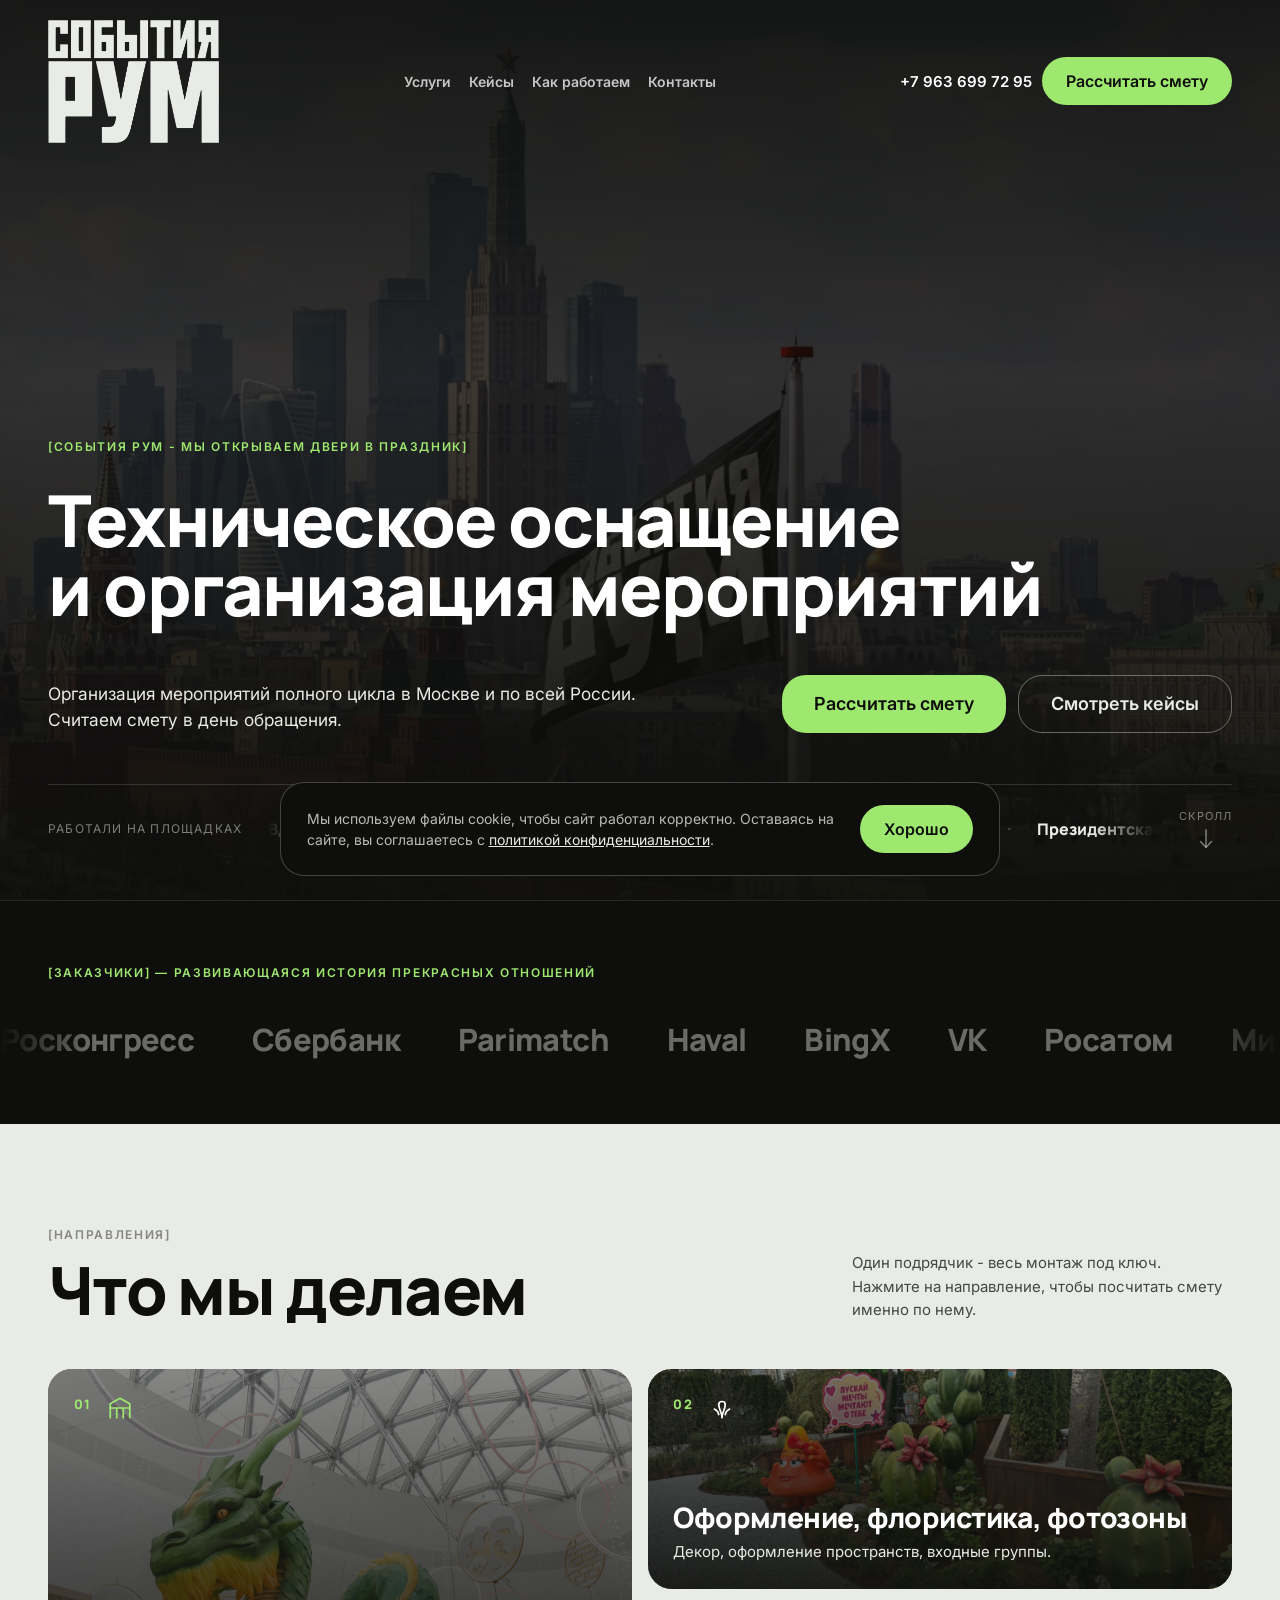
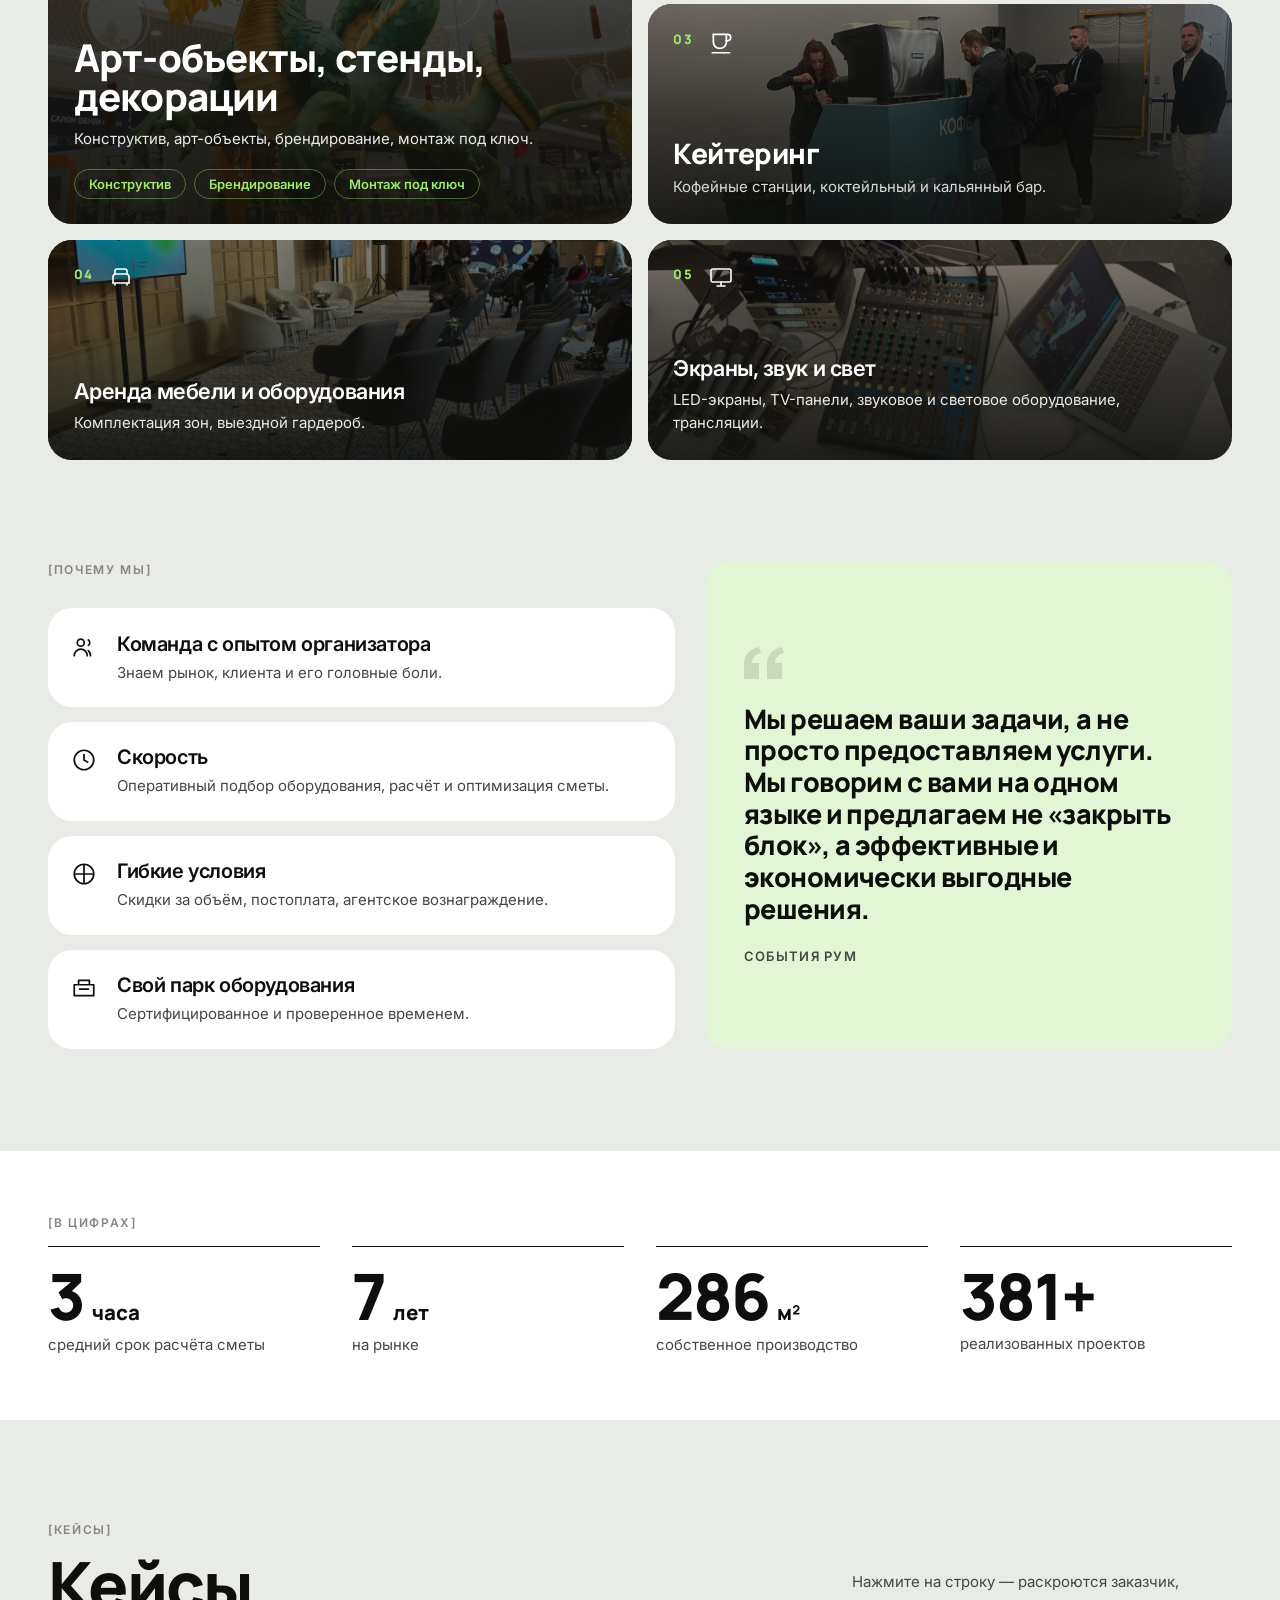
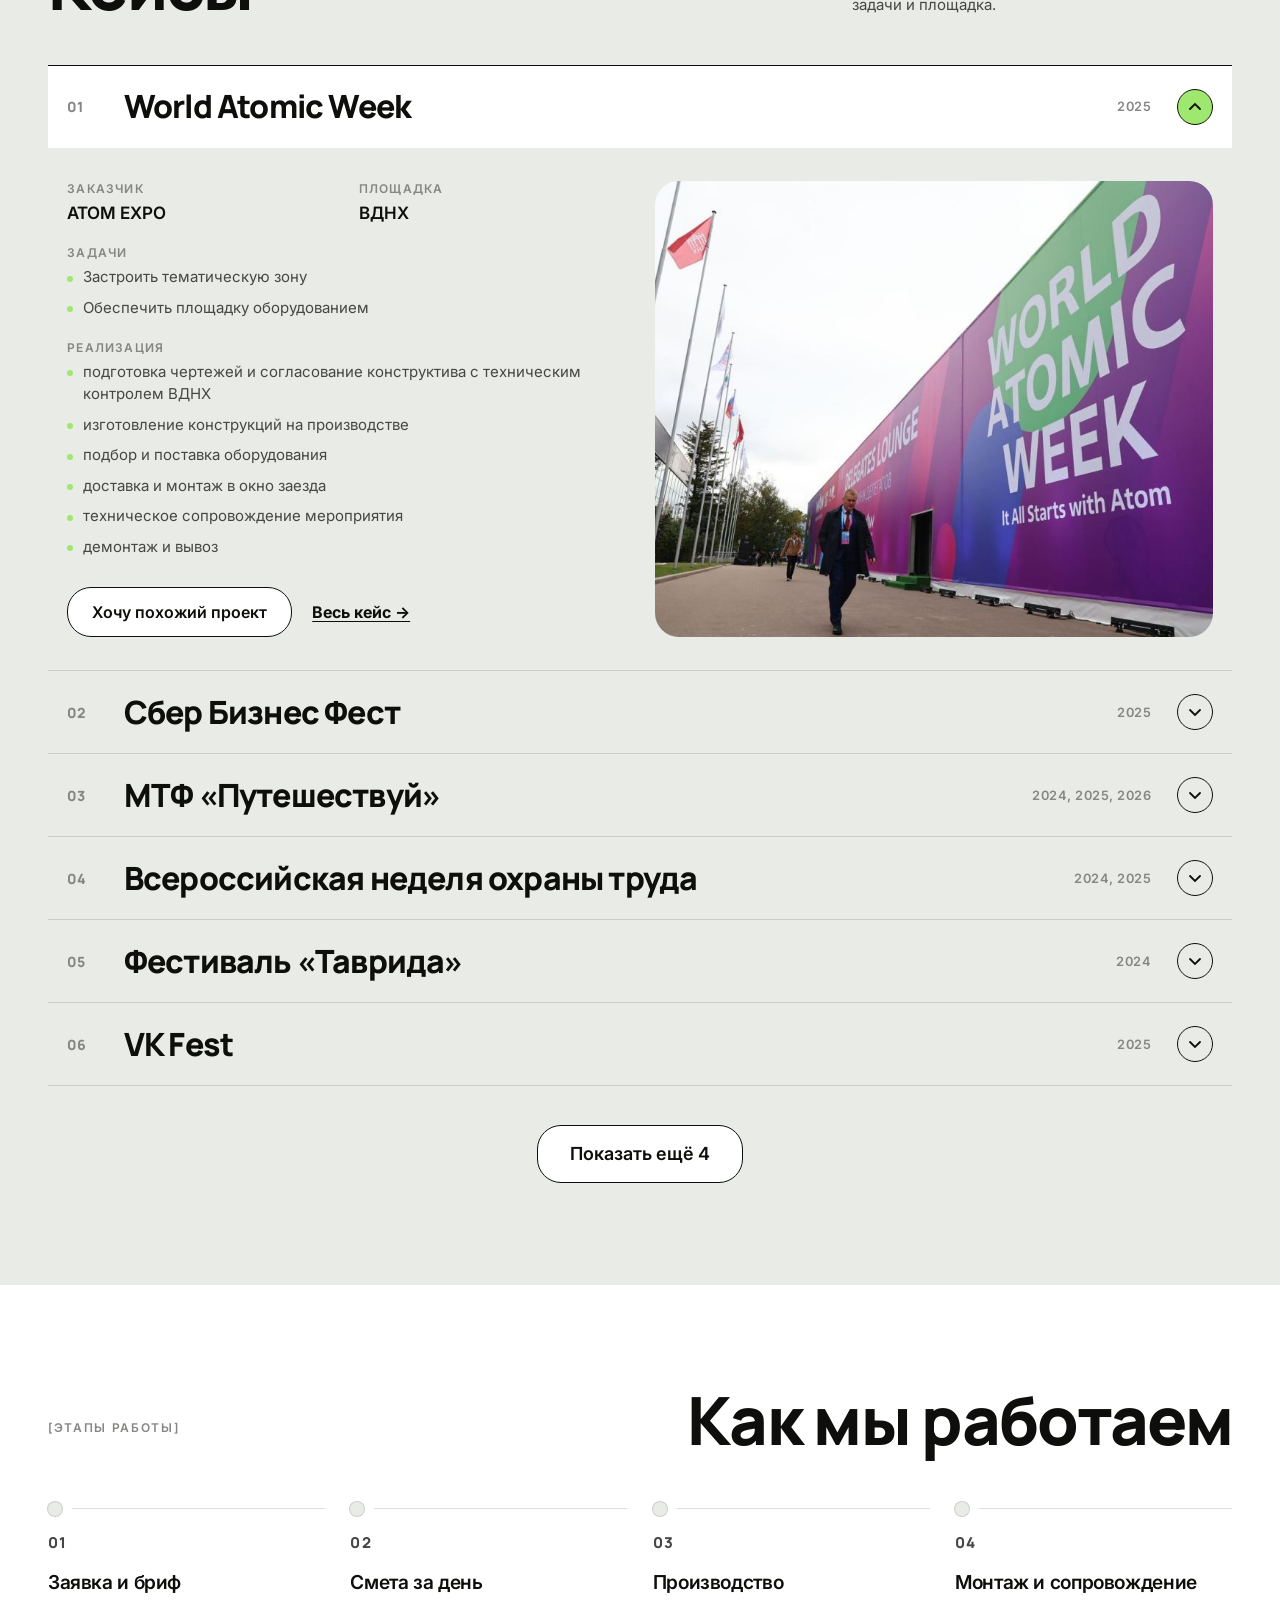
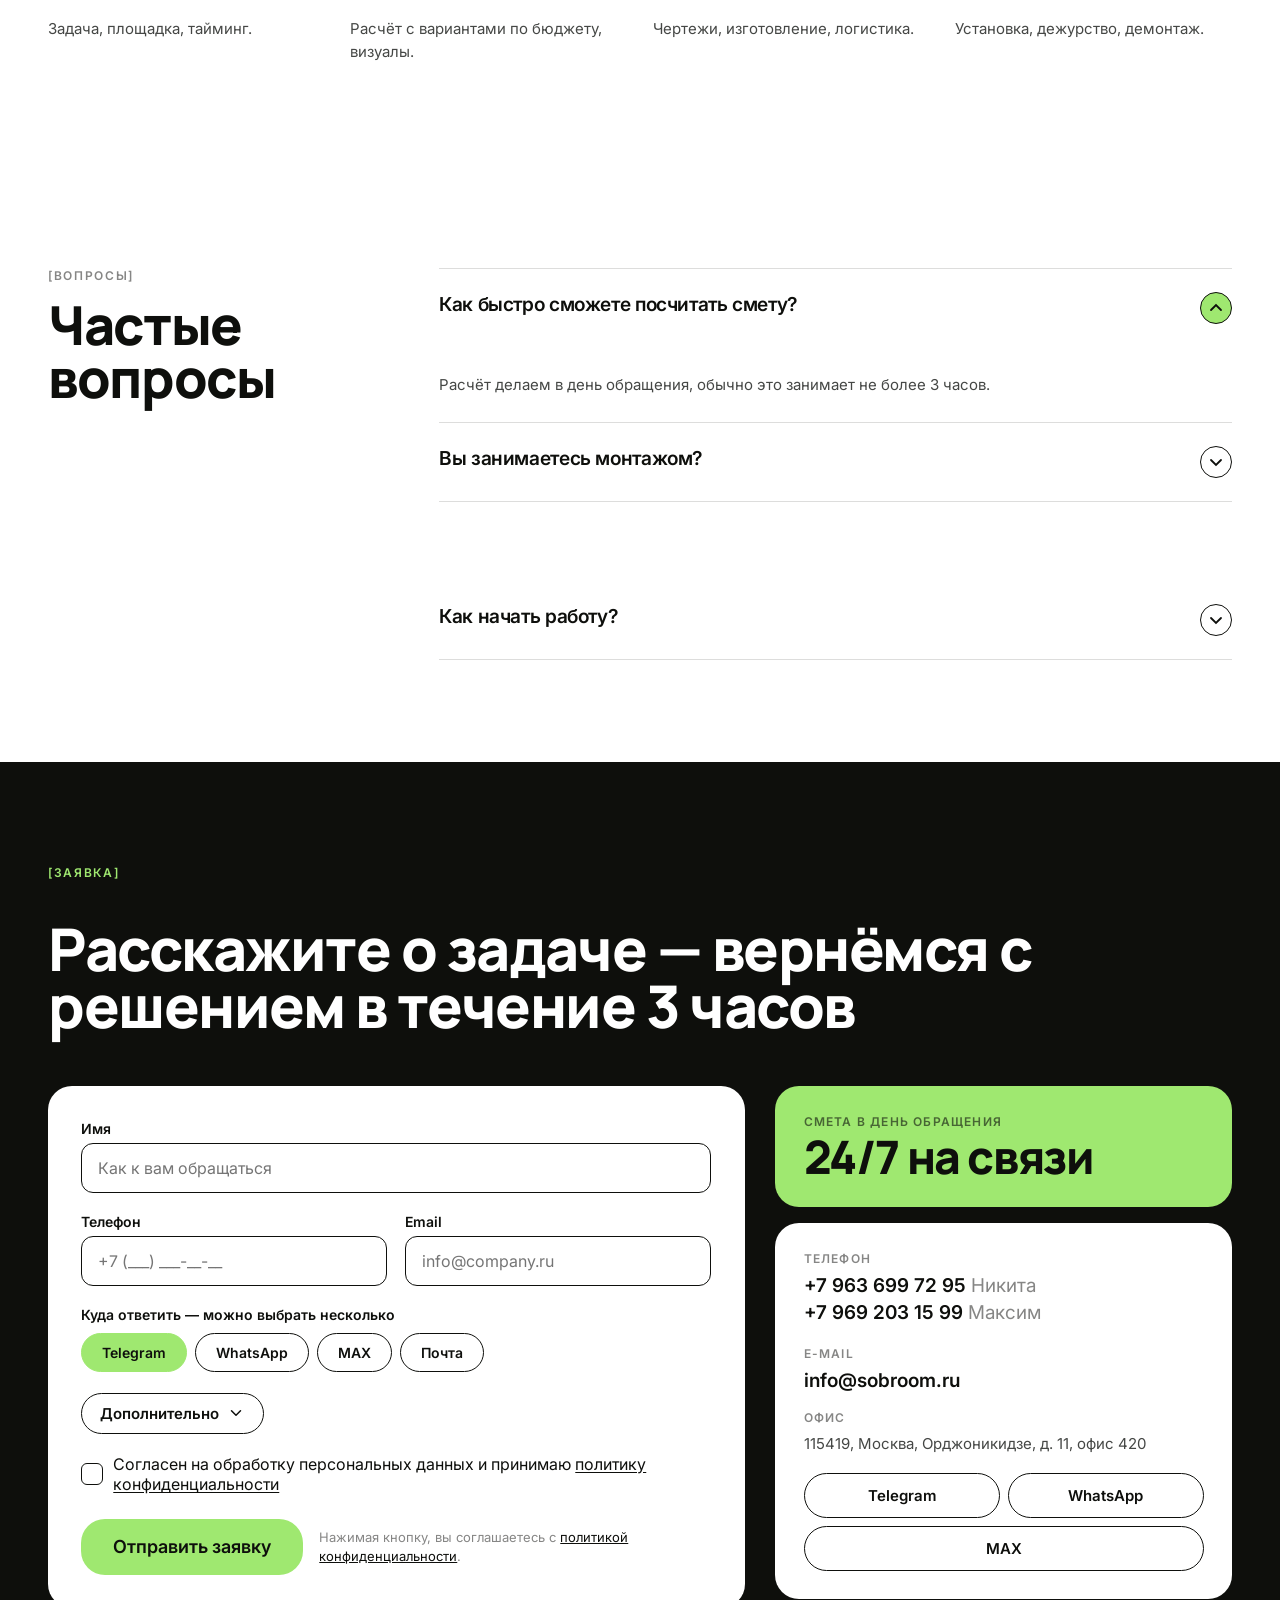
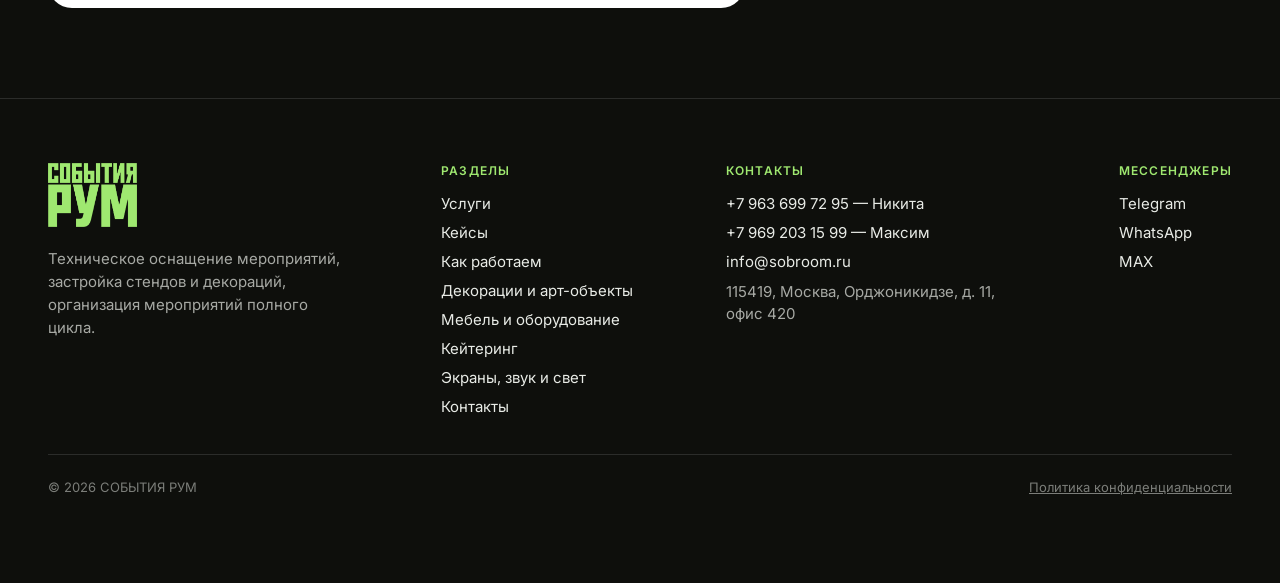
==== commit 28d96734: "Кейсы на главной: полные тексты заказчика В карточках появилась «Реализация» — раньше была только ст" ====
--- a/index.html
+++ b/index.html
@@ -319,6 +319,17 @@
                 <li>Обеспечить площадку оборудованием</li>
               </ul>
             </div>
+            <div class="case__tasks">
+              <p>Реализация</p>
+              <ul class="case__list">
+                <li>подготовка чертежей и согласование конструктива с техническим контролем ВДНХ</li>
+                <li>изготовление конструкций на производстве</li>
+                <li>подбор и поставка оборудования</li>
+                <li>доставка и монтаж в окно заезда</li>
+                <li>техническое сопровождение мероприятия</li>
+                <li>демонтаж и вывоз</li>
+              </ul>
+            </div>
             <div class="case__cta">
               <button type="button" class="btn btn--tertiary btn--md js-case-cta">Хочу похожий проект</button>
               <a class="case__cta-link" href="art-obekty/#case-world-atomic-week">Весь кейс →</a>
@@ -339,14 +350,27 @@
         <div class="case__panel">
           <div class="case__info">
             <div class="case__fields">
-              <div class="case__field"><p class="case__field-label">Заказчик</p><p class="case__field-value">ПАО Сбербанк, ген. подрядчик</p></div>
+              <div class="case__field"><p class="case__field-label">Заказчик</p><p class="case__field-value">ПАО Сбербанк, через генподрядчика</p></div>
               <div class="case__field"><p class="case__field-label">Площадка</p><p class="case__field-value">Москва, Казань, Волгоград, Омск, Новосибирск</p></div>
             </div>
             <div class="case__tasks">
               <p>Задачи</p>
               <ul class="case__list">
-                <li>Техническая декорация пространств: оклейка рабочих поверхностей и монтаж декоративных конструкций</li>
-                <li>Кофейное обслуживание на 3 кофейных точках, обслуживание гостей на кассе</li>
+                <li>Застроить пространство фестиваля в 5 городах</li>
+                <li>Организовать фудкорт и кофейные станции</li>
+                <li>Обеспечить площадку мебелью</li>
+              </ul>
+            </div>
+            <div class="case__tasks">
+              <p>Реализация</p>
+              <ul class="case__list">
+                <li>техническое задание для макетов, подготовительные работы на производстве</li>
+                <li>доставка материалов, монтаж конструкций и оклейка поверхностей</li>
+                <li>аренда и расстановка мебели</li>
+                <li>организация фудкорта</li>
+                <li>3 кофейные точки: подготовка оборудования, замывка, дезинфекция, закуп расходников</li>
+                <li>подготовка персонала и дресс-кода, финальный брифинг</li>
+                <li>обслуживание гостей: кофе, чай, прохладительные напитки, работа на кассе</li>
               </ul>
             </div>
             <div class="case__cta">
@@ -372,13 +396,26 @@
               <div class="case__field"><p class="case__field-label">Заказчик</p><p class="case__field-value">Фонд Росконгресс</p></div>
               <div class="case__field"><p class="case__field-label">Площадка</p><p class="case__field-value">ВДНХ</p></div>
             </div>
+            <p class="case__lead">Работаем на форуме третий год подряд.</p>
             <div class="case__tasks">
               <p>Задачи</p>
               <ul class="case__list">
-                <li>Застроить типовые стенды для 14 регионов и компаний</li>
-                <li>Застроить VIP-лаунж-зону в 55 павильоне</li>
-                <li>Поставить мебель и оборудование на стенды</li>
-                <li>Изготовить арт-объект «ПУТЕШЕСТВУЙ!» на главном входе</li>
+                <li>Застроить стенды, в том числе стенд Пермского края</li>
+                <li>Застроить VIP-зону</li>
+                <li>Поставить шатры, мебель и оборудование на стенды</li>
+                <li>Изготовить арт-объект</li>
+              </ul>
+            </div>
+            <div class="case__tasks">
+              <p>Реализация</p>
+              <ul class="case__list">
+                <li>разработка концепции стенда Пермского края</li>
+                <li>согласование уникального технического решения с техническим контролем ВДНХ и организатором</li>
+                <li>изготовление стендов и арт-объекта на производстве</li>
+                <li>монтаж шатров</li>
+                <li>комплектация стендов мебелью и оборудованием</li>
+                <li>застройка VIP-зоны</li>
+                <li>техническое сопровождение и демонтаж</li>
               </ul>
             </div>
             <div class="case__cta">
@@ -401,7 +438,7 @@
         <div class="case__panel">
           <div class="case__info">
             <div class="case__fields">
-              <div class="case__field"><p class="case__field-label">Заказчик</p><p class="case__field-value">Министерство труда, ген. подрядчик</p></div>
+              <div class="case__field"><p class="case__field-label">Заказчик</p><p class="case__field-value">Минтруд, через генподрядчика</p></div>
               <div class="case__field"><p class="case__field-label">Площадка</p><p class="case__field-value">Университет «Сириус»</p></div>
             </div>
             <div class="case__tasks">
@@ -409,7 +446,18 @@
               <ul class="case__list">
                 <li>Обеспечить мебелью форумную программу</li>
                 <li>Оборудовать стенды</li>
-                <li>Организовать клининг и работу хелперов</li>
+                <li>Обеспечить клининг и хелперов</li>
+              </ul>
+            </div>
+            <div class="case__tasks">
+              <p>Реализация</p>
+              <ul class="case__list">
+                <li>подбор мебели под залы форумной программы</li>
+                <li>доставка мебели и оборудования в «Сириус»</li>
+                <li>расстановка мебели и комплектация стендов</li>
+                <li>клининг площадки во время форума</li>
+                <li>работа хелперов</li>
+                <li>демонтаж и вывоз</li>
               </ul>
             </div>
             <div class="case__cta">
@@ -432,7 +480,7 @@
         <div class="case__panel">
           <div class="case__info">
             <div class="case__fields">
-              <div class="case__field"><p class="case__field-label">Заказчик</p><p class="case__field-value">Росмолодёжь, ген. подрядчик</p></div>
+              <div class="case__field"><p class="case__field-label">Заказчик</p><p class="case__field-value">Росмолодёжь, через генподрядчика</p></div>
               <div class="case__field"><p class="case__field-label">Площадка</p><p class="case__field-value">Судак</p></div>
             </div>
             <div class="case__tasks">
@@ -440,6 +488,16 @@
               <ul class="case__list">
                 <li>Смонтировать палаточный городок</li>
                 <li>Провести коммуникации</li>
+              </ul>
+            </div>
+            <div class="case__tasks">
+              <p>Реализация</p>
+              <ul class="case__list">
+                <li>план расстановки палаточного городка</li>
+                <li>доставка палаток и материалов в Судак</li>
+                <li>монтаж палаточного городка</li>
+                <li>прокладка коммуникаций</li>
+                <li>демонтаж после фестиваля</li>
               </ul>
             </div>
             <div class="case__cta">
@@ -463,13 +521,24 @@
           <div class="case__info">
             <div class="case__fields">
               <div class="case__field"><p class="case__field-label">Заказчик</p><p class="case__field-value">VK Community</p></div>
-              <div class="case__field"><p class="case__field-label">Площадка</p><p class="case__field-value">Москва, Лужники</p></div>
+              <div class="case__field"><p class="case__field-label">Площадка</p><p class="case__field-value">Лужники</p></div>
             </div>
             <div class="case__tasks">
               <p>Задачи</p>
               <ul class="case__list">
                 <li>Кальянный кейтеринг VIP-зон</li>
                 <li>Мебель и оборудование лаунж-зон</li>
+              </ul>
+            </div>
+            <div class="case__tasks">
+              <p>Реализация</p>
+              <ul class="case__list">
+                <li>подготовка кальянного оборудования, закуп табака и расходников</li>
+                <li>комплектация лаунж-зон мебелью и оборудованием</li>
+                <li>доставка и монтаж</li>
+                <li>подготовка персонала и дресс-кода</li>
+                <li>кальянное обслуживание гостей VIP-зон</li>
+                <li>демонтаж</li>
               </ul>
             </div>
             <div class="case__cta">
@@ -485,14 +554,14 @@
       <details class="case">
         <summary class="case__row">
           <span class="case__n">07</span>
-          <h3 class="case__title">Турнир по падл-теннису</h3>
+          <h3 class="case__title">Турнир по падел-теннису</h3>
           <span class="case__year">2025</span>
           <span class="case__chevron"><svg width="14" height="14" viewBox="0 0 14 14" fill="none" stroke="currentColor" stroke-width="1.8" stroke-linecap="round" aria-hidden="true"><path d="M2 5l5 5 5-5"></path></svg></span>
         </summary>
         <div class="case__panel">
           <div class="case__info">
             <div class="case__fields">
-              <div class="case__field"><p class="case__field-label">Заказчик</p><p class="case__field-value">Parimatch, ген. подрядчик</p></div>
+              <div class="case__field"><p class="case__field-label">Заказчик</p><p class="case__field-value">Parimatch, через генподрядчика</p></div>
               <div class="case__field"><p class="case__field-label">Площадка</p><p class="case__field-value">Яхт-клуб «Адмирал»</p></div>
             </div>
             <div class="case__tasks">
@@ -503,13 +572,23 @@
                 <li>Обеспечить техническое сопровождение</li>
               </ul>
             </div>
+            <div class="case__tasks">
+              <p>Реализация</p>
+              <ul class="case__list">
+                <li>подбор звукового оборудования и TV-панелей</li>
+                <li>доставка, монтаж и настройка</li>
+                <li>комплектация зон мебелью</li>
+                <li>техническое сопровождение турнира</li>
+                <li>демонтаж</li>
+              </ul>
+            </div>
             <div class="case__cta">
               <button type="button" class="btn btn--tertiary btn--md js-case-cta">Хочу похожий проект</button>
               <a class="case__cta-link" href="ekrany-svet-zvuk/#case-parimatch-padel">Весь кейс →</a>
             </div>
           </div>
           <div class="case__media">
-            <img src="media/case-07.jpg" alt="Фото проекта «Турнир по падл-теннису»" loading="lazy" data-case-photo>
+            <img src="media/case-07.jpg" alt="Фото проекта «Турнир по падел-теннису»" loading="lazy" data-case-photo>
           </div>
         </div>
       </details>
@@ -529,8 +608,19 @@
               <p>Задачи</p>
               <ul class="case__list">
                 <li>Разработать дизайн-концепцию пространства</li>
-                <li>Застроить функциональные зоны и навигацию</li>
-                <li>Оснастить спорткомплекс мебелью и оборудованием</li>
+                <li>Выполнить строительные работы и застройку зон</li>
+                <li>Сделать брендирование и навигацию</li>
+                <li>Укомплектовать мебелью и оборудованием</li>
+              </ul>
+            </div>
+            <div class="case__tasks">
+              <p>Реализация</p>
+              <ul class="case__list">
+                <li>разработка дизайн-концепции</li>
+                <li>застройка лаунж-зоны, фотозоны, ресепшенов и раздевалок</li>
+                <li>оклейка самоклеящейся плёнкой — 440&nbsp;м²</li>
+                <li>разработка и установка навигации</li>
+                <li>комплектация мебелью и оборудованием</li>
               </ul>
             </div>
             <div class="case__cta">
@@ -546,19 +636,27 @@
       <details class="case">
         <summary class="case__row">
           <span class="case__n">09</span>
-          <h3 class="case__title">Оформление входной группы БЦ</h3>
+          <h3 class="case__title">Оформление входной группы БЦ «Парк Победы»</h3>
           <span class="case__chevron"><svg width="14" height="14" viewBox="0 0 14 14" fill="none" stroke="currentColor" stroke-width="1.8" stroke-linecap="round" aria-hidden="true"><path d="M2 5l5 5 5-5"></path></svg></span>
         </summary>
         <div class="case__panel">
           <div class="case__info">
             <div class="case__fields">
               <div class="case__field"><p class="case__field-label">Заказчик</p><p class="case__field-value">БЦ «Парк Победы»</p></div>
-              <div class="case__field"><p class="case__field-label">Площадка</p><p class="case__field-value">БЦ «Парк Победы»</p></div>
             </div>
             <div class="case__tasks">
               <p>Задачи</p>
               <ul class="case__list">
                 <li>Разработать дизайн, изготовить и смонтировать декорации входной группы</li>
+              </ul>
+            </div>
+            <div class="case__tasks">
+              <p>Реализация</p>
+              <ul class="case__list">
+                <li>разработка дизайна декораций</li>
+                <li>изготовление на собственном производстве</li>
+                <li>доставка и монтаж</li>
+                <li>демонтаж</li>
               </ul>
             </div>
             <div class="case__cta">
@@ -567,27 +665,38 @@
             </div>
           </div>
           <div class="case__media">
-            <img src="media/case-09.jpg" alt="Фото проекта «Оформление входной группы БЦ»" loading="lazy" data-case-photo>
+            <img src="media/case-09.jpg" alt="Фото проекта «Оформление входной группы БЦ «Парк Победы»»" loading="lazy" data-case-photo>
           </div>
         </div>
       </details>
       <details class="case">
         <summary class="case__row">
           <span class="case__n">10</span>
-          <h3 class="case__title">Yandex Data (exclusive event)</h3>
+          <h3 class="case__title">Yandex Data — закрытое мероприятие</h3>
           <span class="case__chevron"><svg width="14" height="14" viewBox="0 0 14 14" fill="none" stroke="currentColor" stroke-width="1.8" stroke-linecap="round" aria-hidden="true"><path d="M2 5l5 5 5-5"></path></svg></span>
         </summary>
         <div class="case__panel">
           <div class="case__info">
             <div class="case__fields">
               <div class="case__field"><p class="case__field-label">Заказчик</p><p class="case__field-value">Yandex Data</p></div>
-              <div class="case__field"><p class="case__field-label">Площадка</p><p class="case__field-value">Сочи, Красная Поляна</p></div>
+              <div class="case__field"><p class="case__field-label">Площадка</p><p class="case__field-value">Красная Поляна</p></div>
             </div>
             <div class="case__tasks">
               <p>Задачи</p>
               <ul class="case__list">
                 <li>Барное и кальянное обслуживание</li>
                 <li>Оснащение лаунж-пространства</li>
+              </ul>
+            </div>
+            <div class="case__tasks">
+              <p>Реализация</p>
+              <ul class="case__list">
+                <li>согласование барной карты</li>
+                <li>закуп алкоголя, безалкогольных напитков, табака и расходников</li>
+                <li>доставка оборудования и монтаж бара</li>
+                <li>оснащение лаунж-пространства мебелью</li>
+                <li>обслуживание гостей</li>
+                <li>демонтаж</li>
               </ul>
             </div>
             <div class="case__cta">
@@ -596,7 +705,7 @@
             </div>
           </div>
           <div class="case__media">
-            <img src="media/case-10.jpg" alt="Фото проекта «Yandex Data (exclusive event)»" loading="lazy" data-case-photo>
+            <img src="media/case-10.jpg" alt="Фото проекта «Yandex Data — закрытое мероприятие»" loading="lazy" data-case-photo>
           </div>
         </div>
       </details>
--- a/styles.css
+++ b/styles.css
@@ -504,6 +504,7 @@
 .case__field{flex:1 1 160px}
 .case__field-label{margin:0 0 6px;font-size:12px;font-weight:600;letter-spacing:.1em;text-transform:uppercase;color:var(--text-mute)}
 .case__field-value{margin:0;font-size:17px;font-weight:600;line-height:1.35;color:var(--text-heading)}
+.case__lead{margin:0;font-size:clamp(15px,1.15vw,18px);line-height:1.5;color:var(--text-body)}
 .case__tasks p{margin:0 0 6px;font-size:12px;font-weight:600;letter-spacing:.1em;text-transform:uppercase;color:var(--text-mute)}
 .case__tasks span{display:block;font-size:clamp(15px,1.15vw,18px);line-height:1.5;color:var(--text-body)}
 /* Кнопка и ссылка на полный кейс стоят в одной строке внизу карточки. */
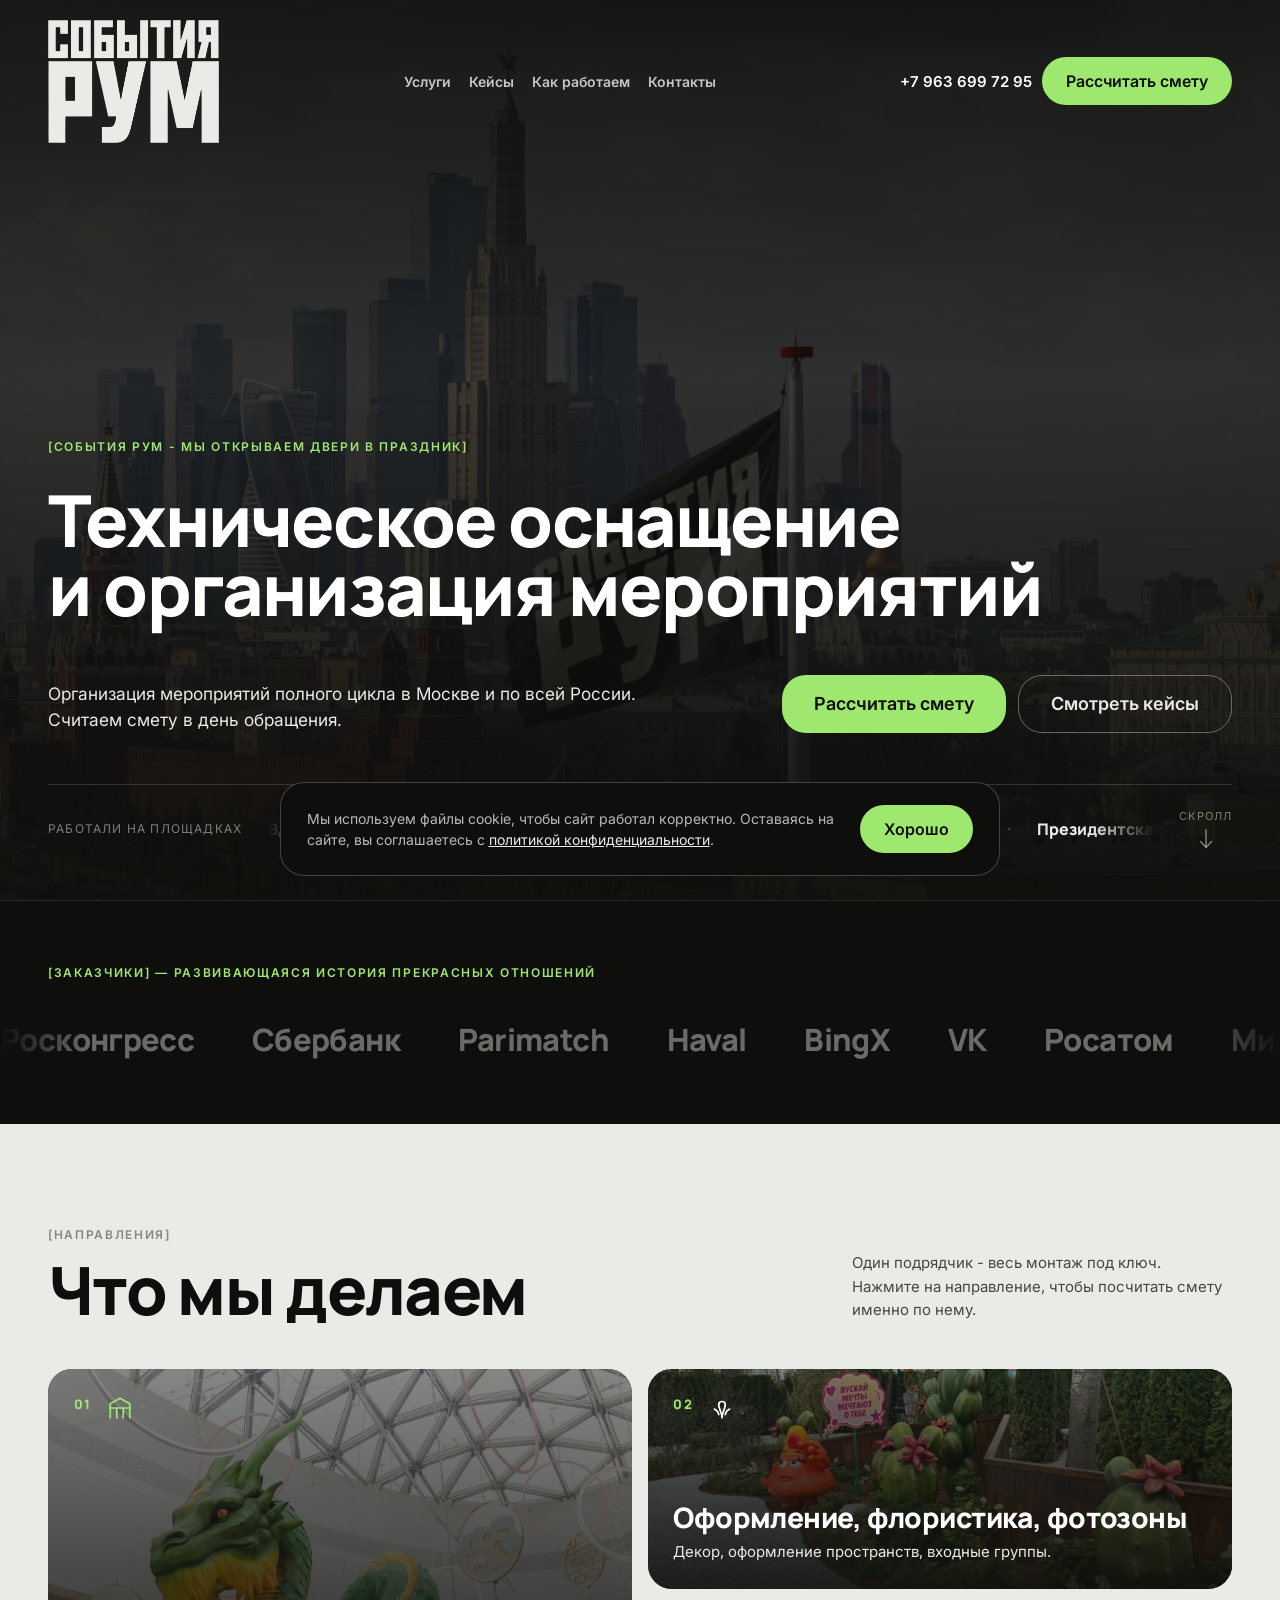
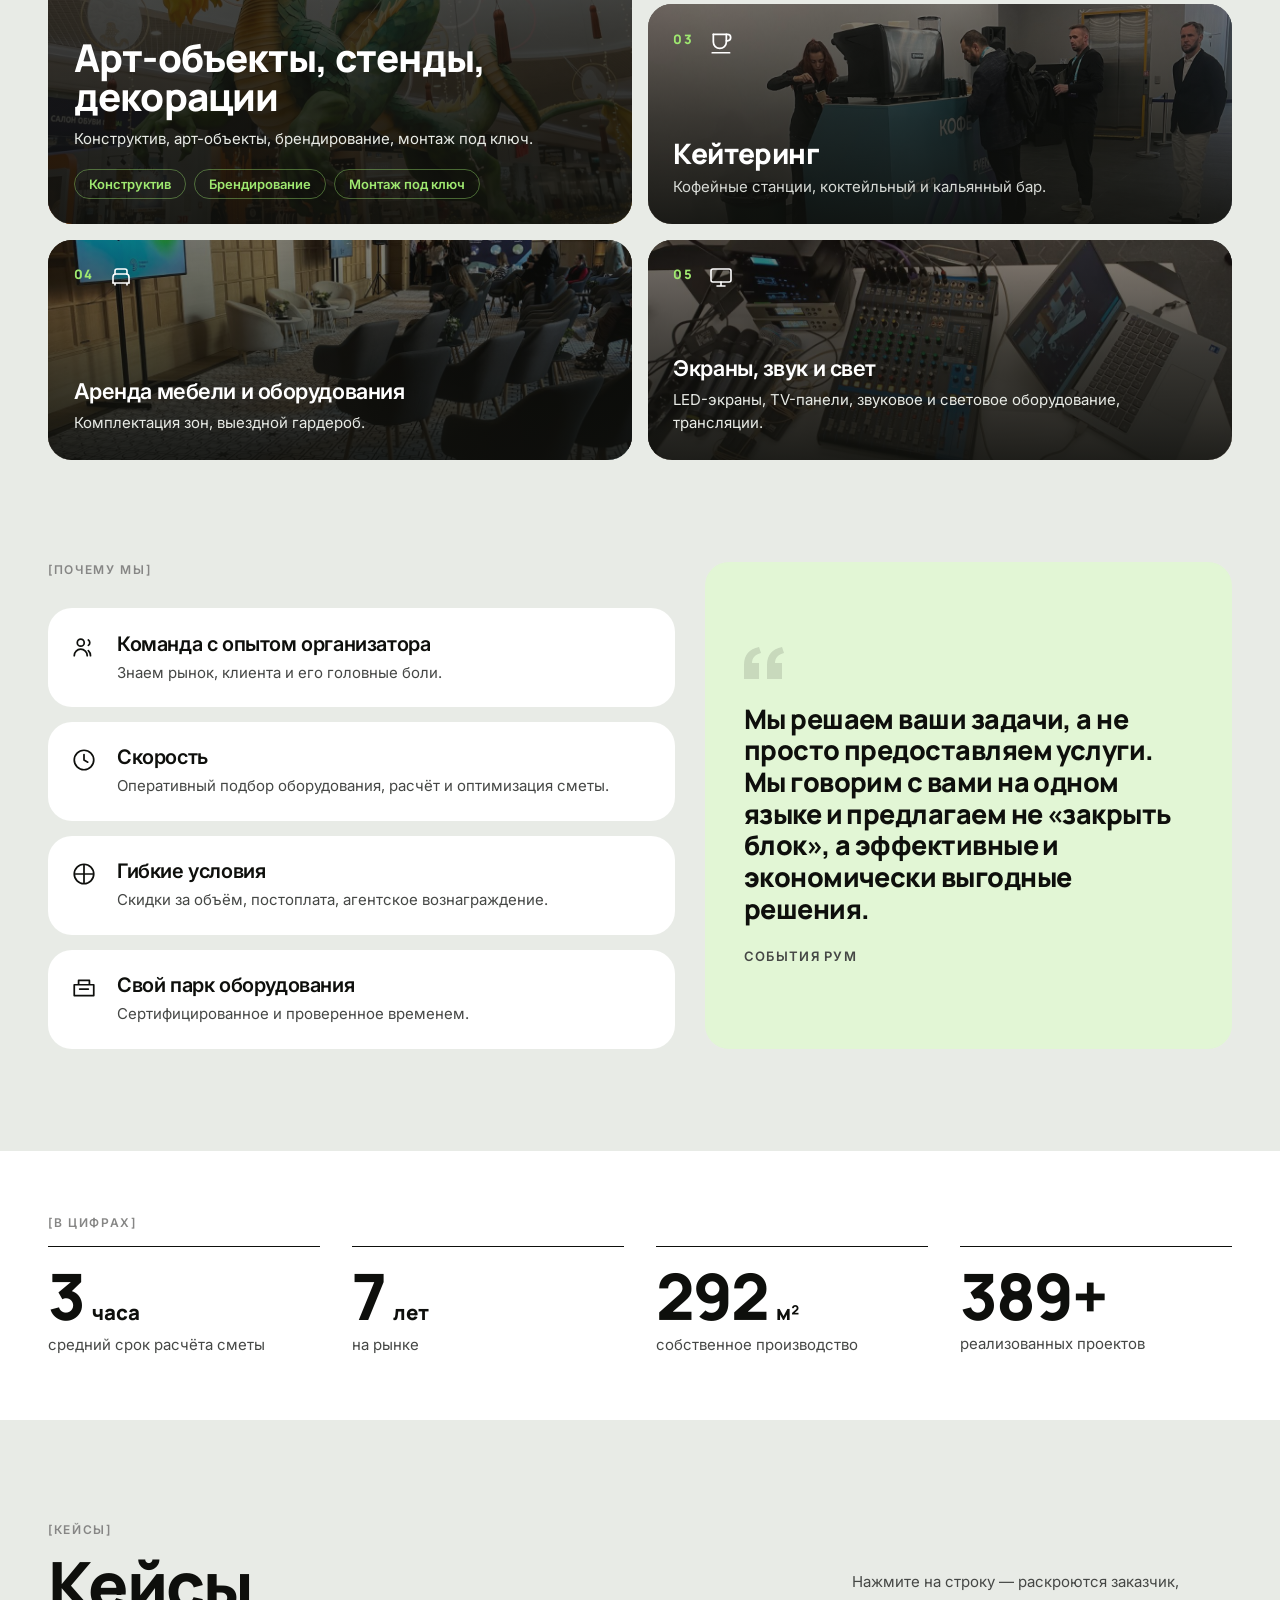
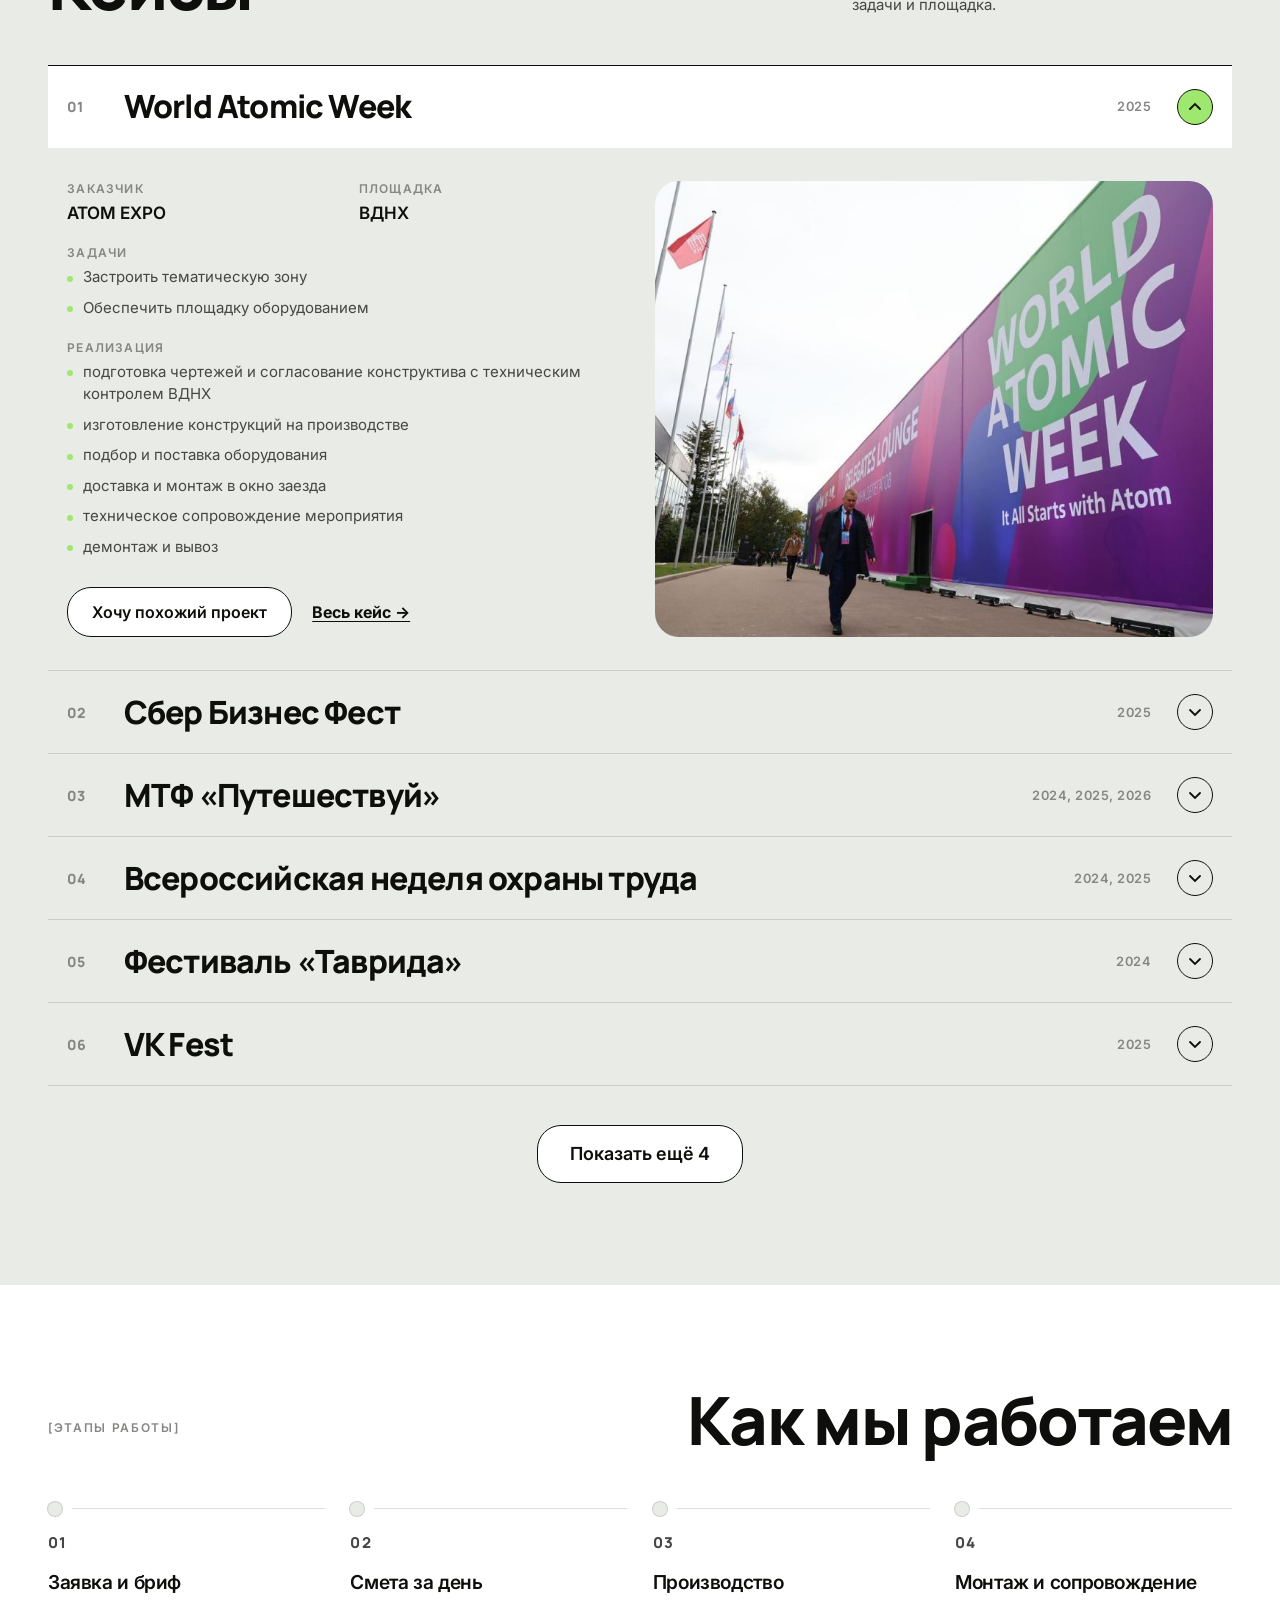
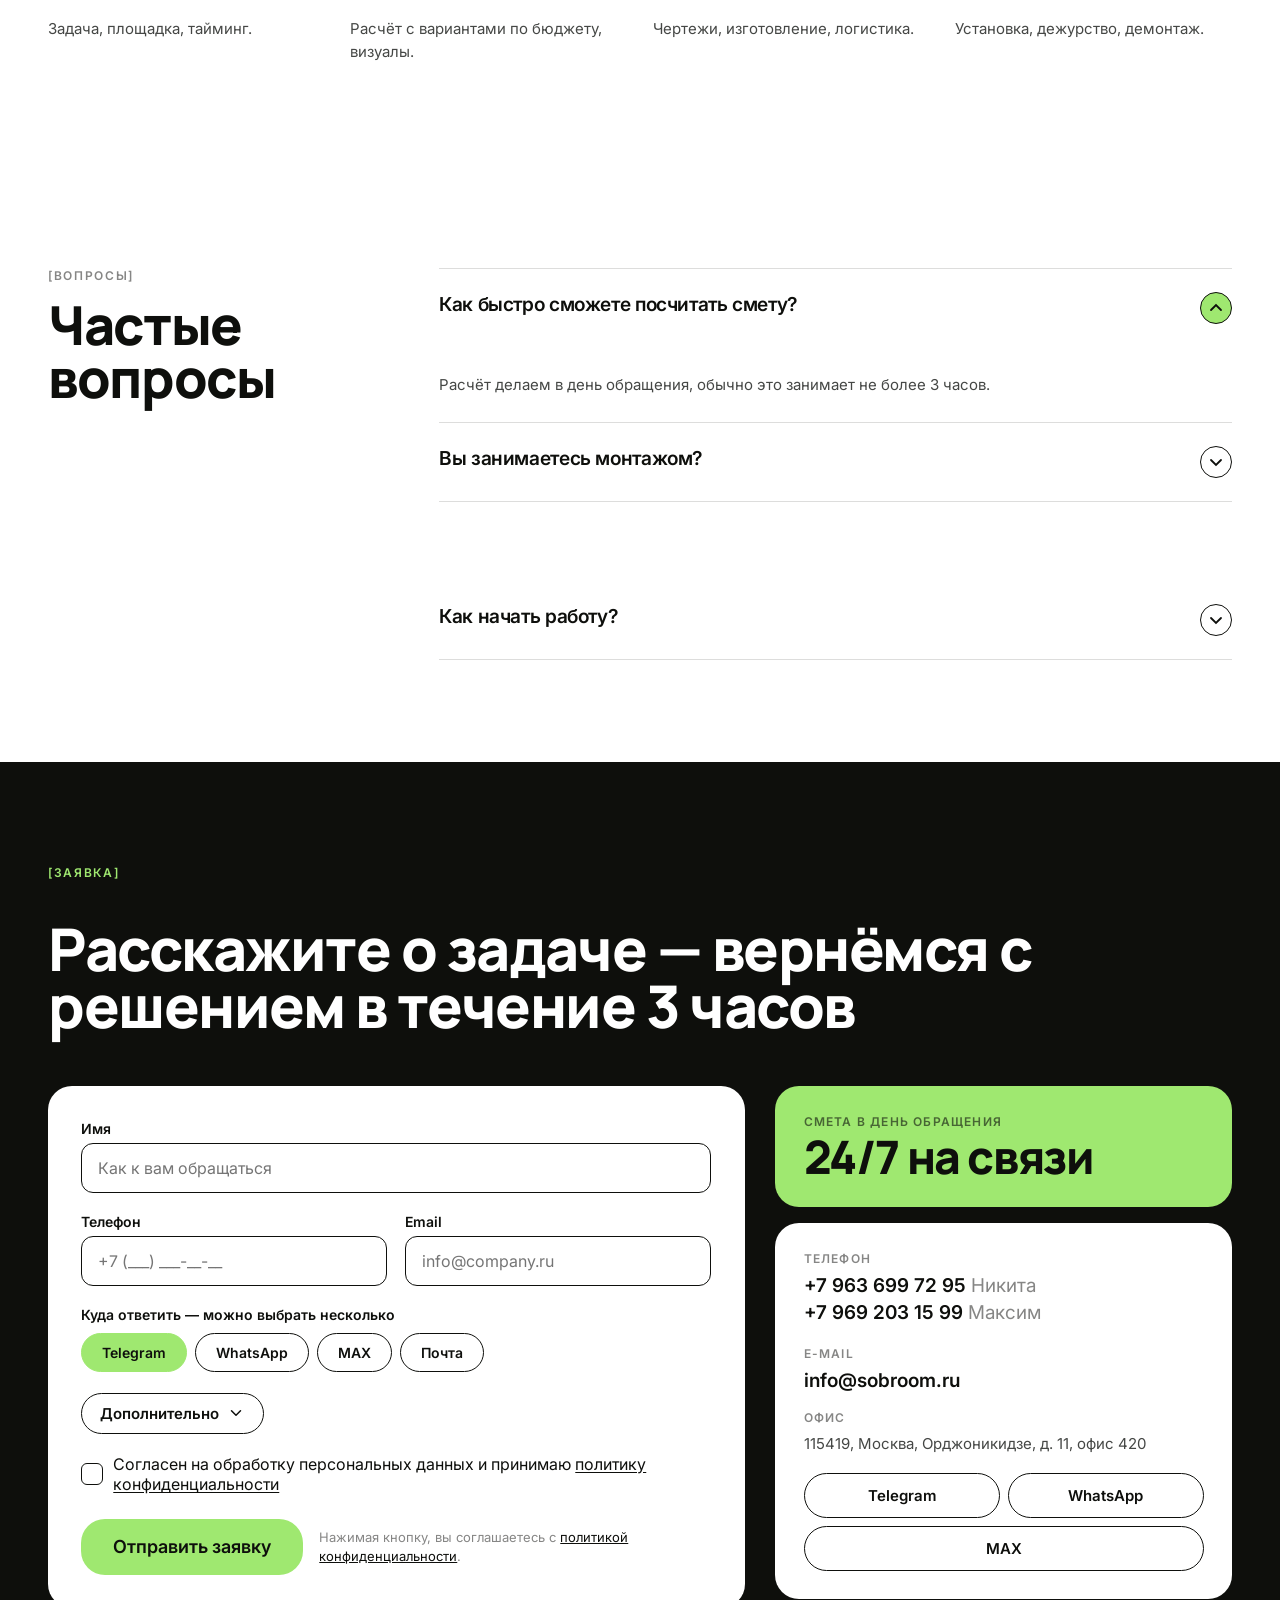
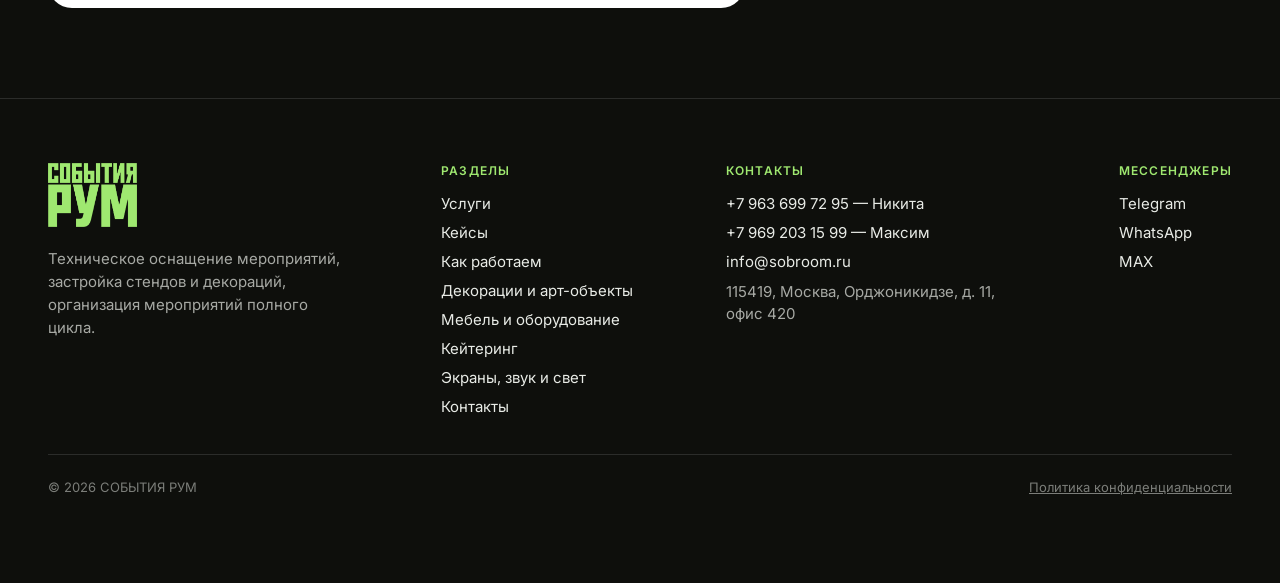
==== commit e582959a: "Переходы по сайту остаются в той же вкладке Клик по карточке услуги с фото уводил в новую вкладку — " ====
--- a/index.html
+++ b/index.html
@@ -351,7 +351,7 @@
           <div class="case__info">
             <div class="case__fields">
               <div class="case__field"><p class="case__field-label">Заказчик</p><p class="case__field-value">ПАО Сбербанк, через генподрядчика</p></div>
-              <div class="case__field"><p class="case__field-label">Площадка</p><p class="case__field-value">Москва, Казань, Волгоград, Омск, Новосибирск</p></div>
+              <div class="case__field"><p class="case__field-label">Площадка</p><p class="case__field-value">Москва</p></div>
             </div>
             <div class="case__tasks">
               <p>Задачи</p>
@@ -986,10 +986,10 @@
         <a href="#cases">Кейсы</a>
         <a href="#process">Как работаем</a>
         <!-- <a href="#production">Производство</a> -->
-        <a href="art-obekty/" target="_blank" rel="noopener">Декорации и арт-объекты</a>
-        <a href="mebel-oborudovanie/" target="_blank" rel="noopener">Мебель и оборудование</a>
-        <a href="keitering/" target="_blank" rel="noopener">Кейтеринг</a>
-        <a href="ekrany-svet-zvuk/" target="_blank" rel="noopener">Экраны, звук и свет</a>
+        <a href="art-obekty/">Декорации и арт-объекты</a>
+        <a href="mebel-oborudovanie/">Мебель и оборудование</a>
+        <a href="keitering/">Кейтеринг</a>
+        <a href="ekrany-svet-zvuk/">Экраны, звук и свет</a>
         <a href="#contacts">Контакты</a>
       </nav>
       <div class="footer__col">
--- a/styles.css
+++ b/styles.css
@@ -516,6 +516,34 @@
 .case__cta-link:hover{color:var(--z-green)}
 .case__media{flex:1 1 380px;min-width:280px;aspect-ratio:3/2;border-radius:var(--radius-xl);overflow:hidden;background:var(--surface-canvas)}
 .case__media img{width:100%;height:100%;object-fit:cover;display:block}
+/* Галерея кейса: лента фото во всю ширину карточки. Листается свайпом,
+   колесом/тачпадом и стрелками; по клику фото открывается крупно. */
+.case__gallery{flex:1 1 100%;min-width:0;display:flex;flex-direction:column;gap:14px}
+.case__gallery-track{
+  display:flex;gap:12px;overflow-x:auto;overscroll-behavior-x:contain;scroll-snap-type:x mandatory;
+  scroll-behavior:smooth;scrollbar-width:none;border-radius:var(--radius-xl);outline:none;
+}
+.case__gallery-track::-webkit-scrollbar{display:none}
+.case__gallery-track:focus-visible{box-shadow:0 0 0 3px var(--color-primary)}
+.case__gallery-item{flex:0 0 auto;max-width:100%;height:clamp(260px,32vw,420px);scroll-snap-align:start;border-radius:var(--radius-xl);overflow:hidden;background:var(--surface-canvas)}
+.case__gallery-item img{height:100%;width:auto;max-width:100%;object-fit:cover;display:block;transition:transform .4s var(--ease)}
+.case__gallery-item:hover img{transform:scale(1.03)}
+.case__gallery-nav{display:flex;align-items:center;gap:10px}
+.case__gallery-arrow{
+  width:44px;height:44px;flex:0 0 auto;border-radius:var(--radius-pill);cursor:pointer;
+  background:transparent;border:1px solid var(--border-default);color:var(--text-heading);
+  display:flex;align-items:center;justify-content:center;
+  transition:background-color .15s ease,border-color .15s ease,opacity .15s ease;
+}
+.case__gallery-arrow:hover:not(:disabled){background:var(--color-primary);border-color:var(--color-primary)}
+.case__gallery-arrow:disabled{opacity:.3;cursor:default}
+.case__gallery-hint{margin:0 0 0 6px;font-size:14px;color:var(--text-mute)}
+@media (max-width:599.98px){.case__gallery-arrow{display:none}.case__gallery-hint{margin:0}}
+@media (prefers-reduced-motion:reduce){
+  .case__gallery-track{scroll-behavior:auto}
+  .case__gallery-item img{transition:none}
+  .case__gallery-item:hover img{transform:none}
+}
 .case__placeholder{
   width:100%;height:100%;display:flex;align-items:center;justify-content:center;text-align:center;padding:24px;
   background:var(--surface-dark);color:var(--z-green);font-family:var(--font-display);font-weight:800;font-size:clamp(16px,1.6vw,20px);
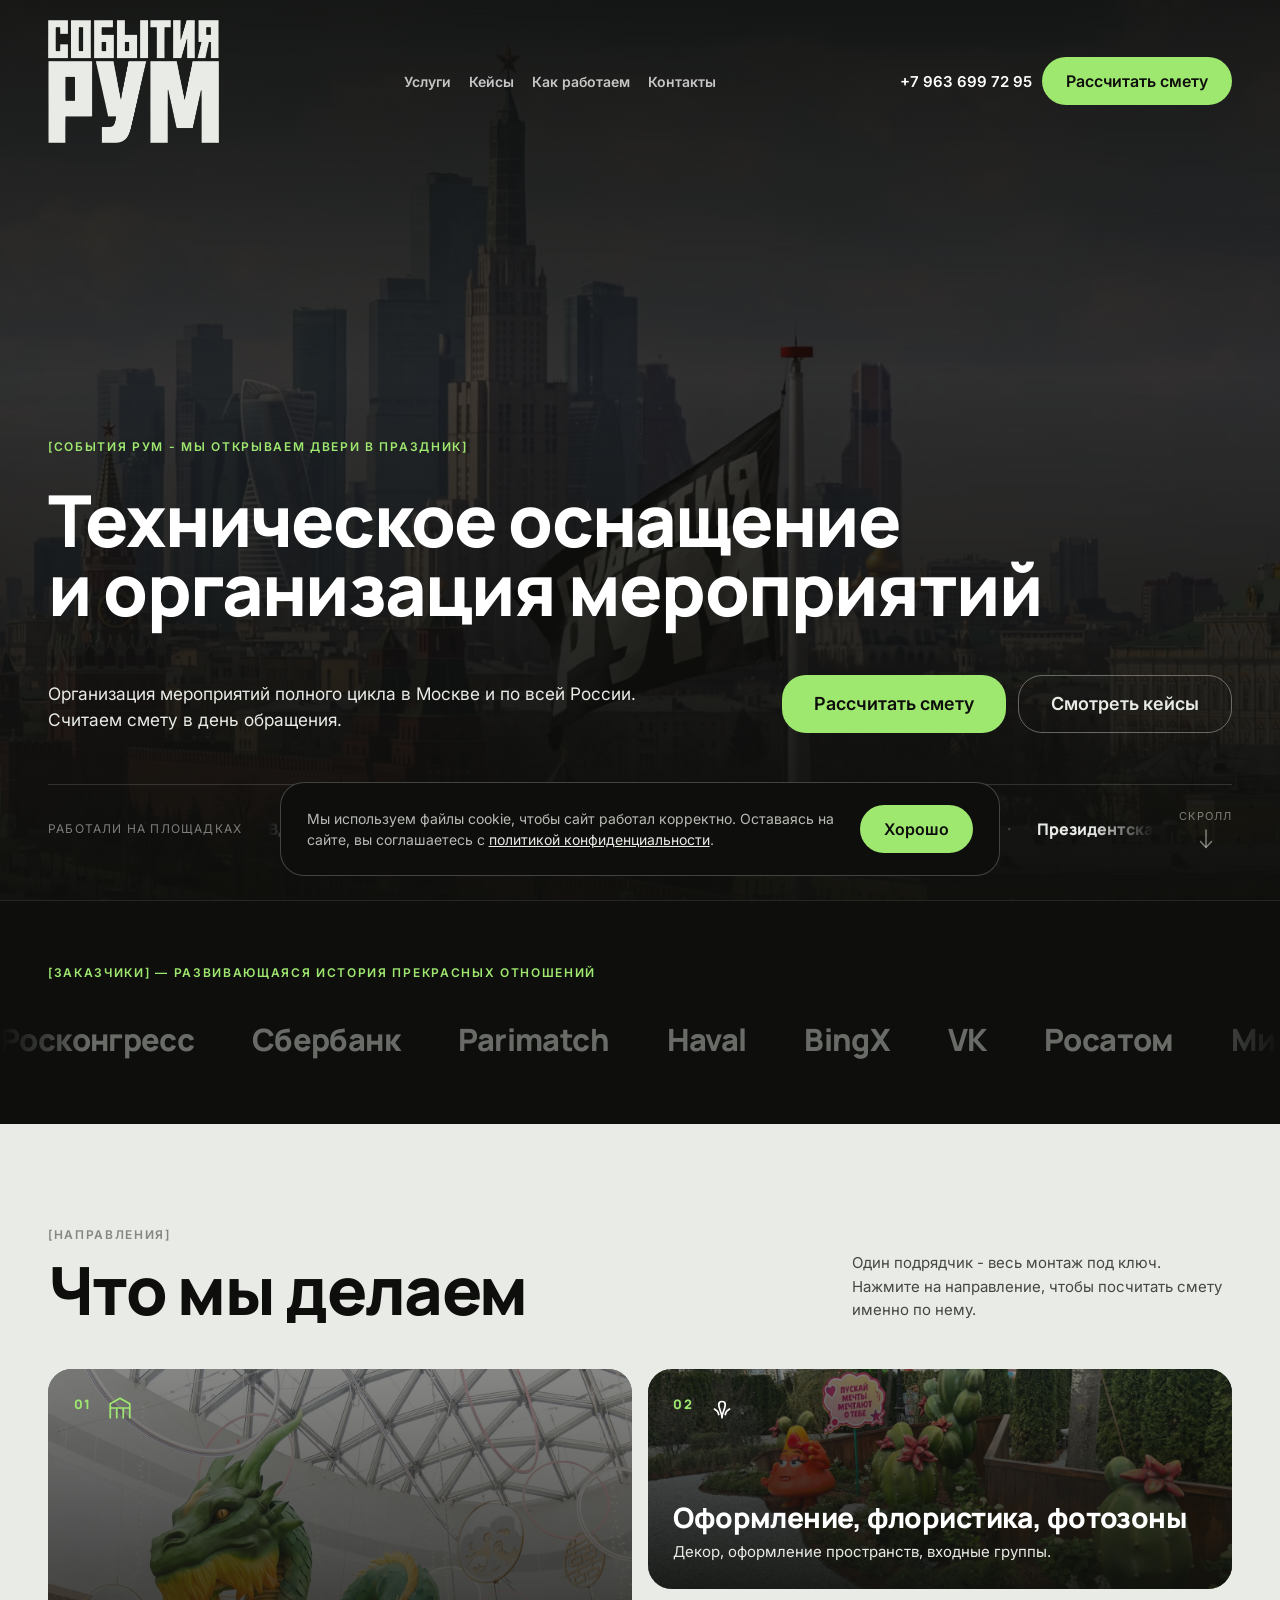
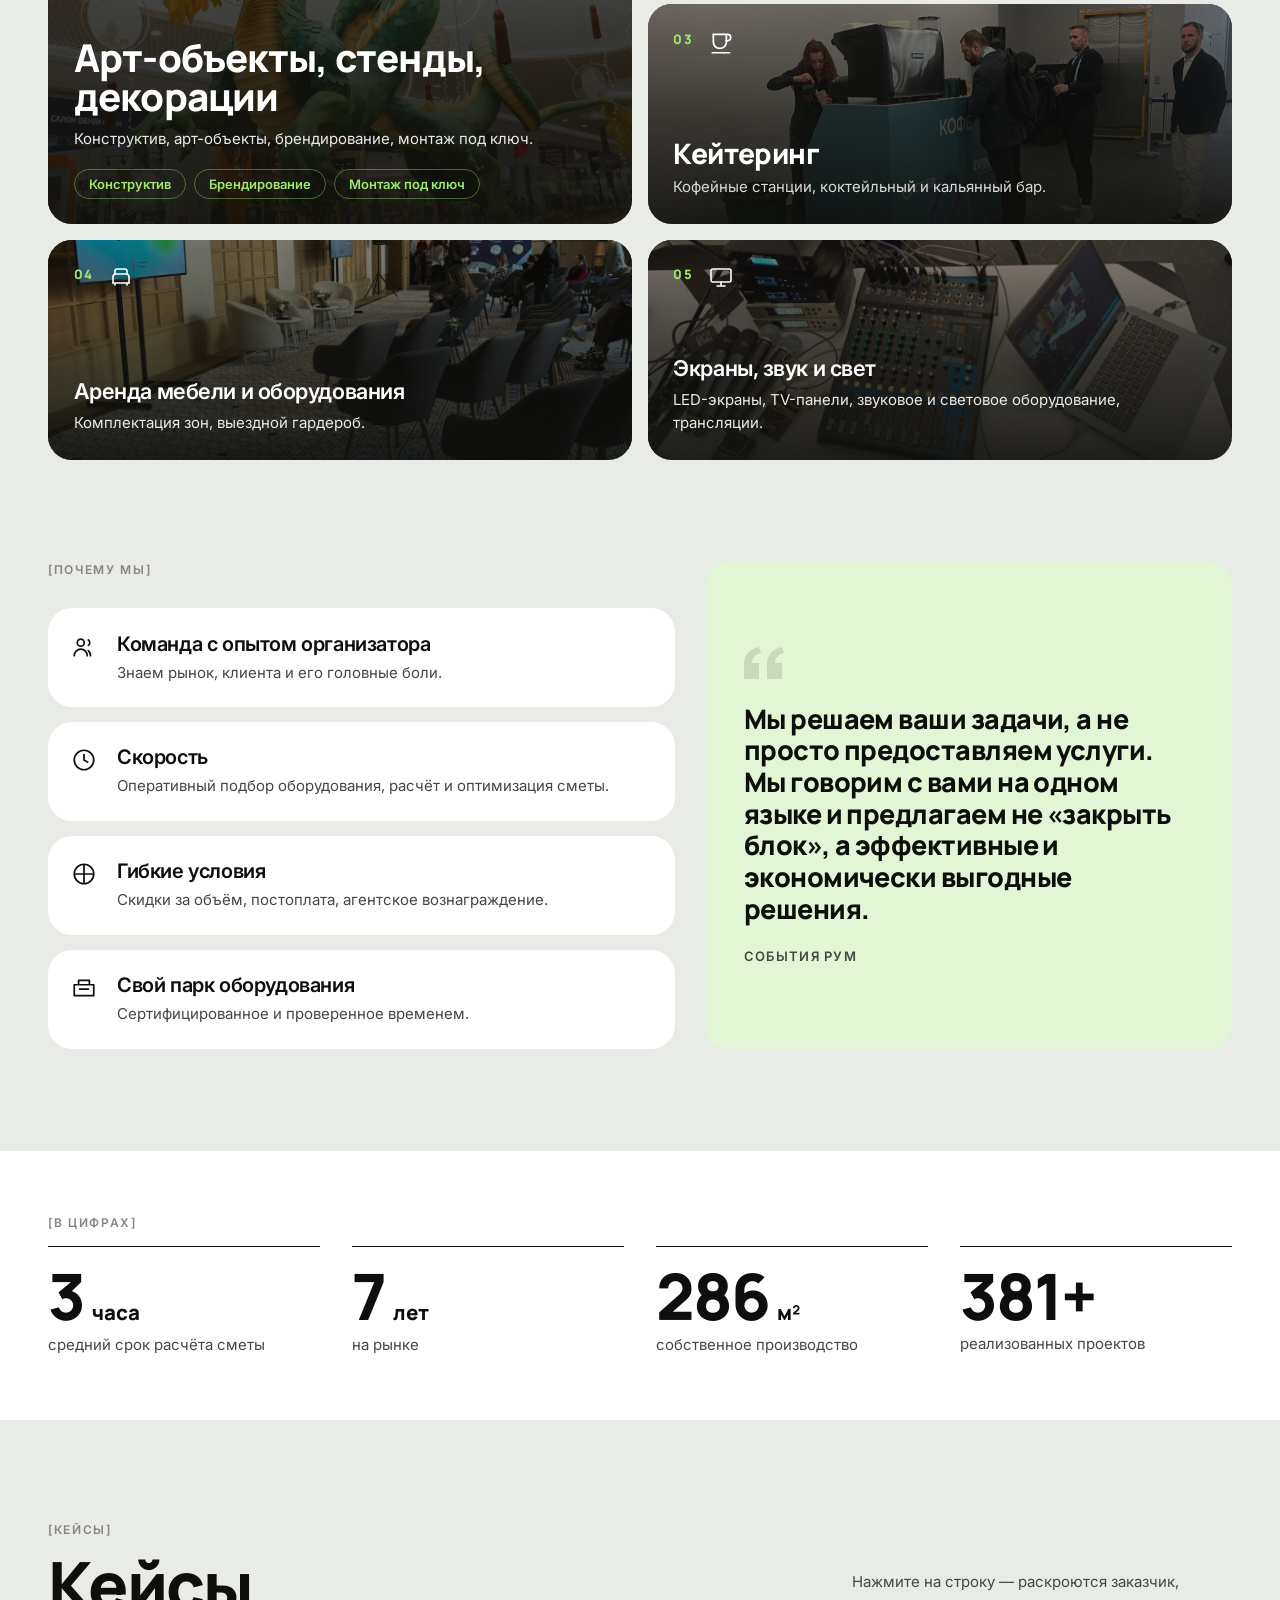
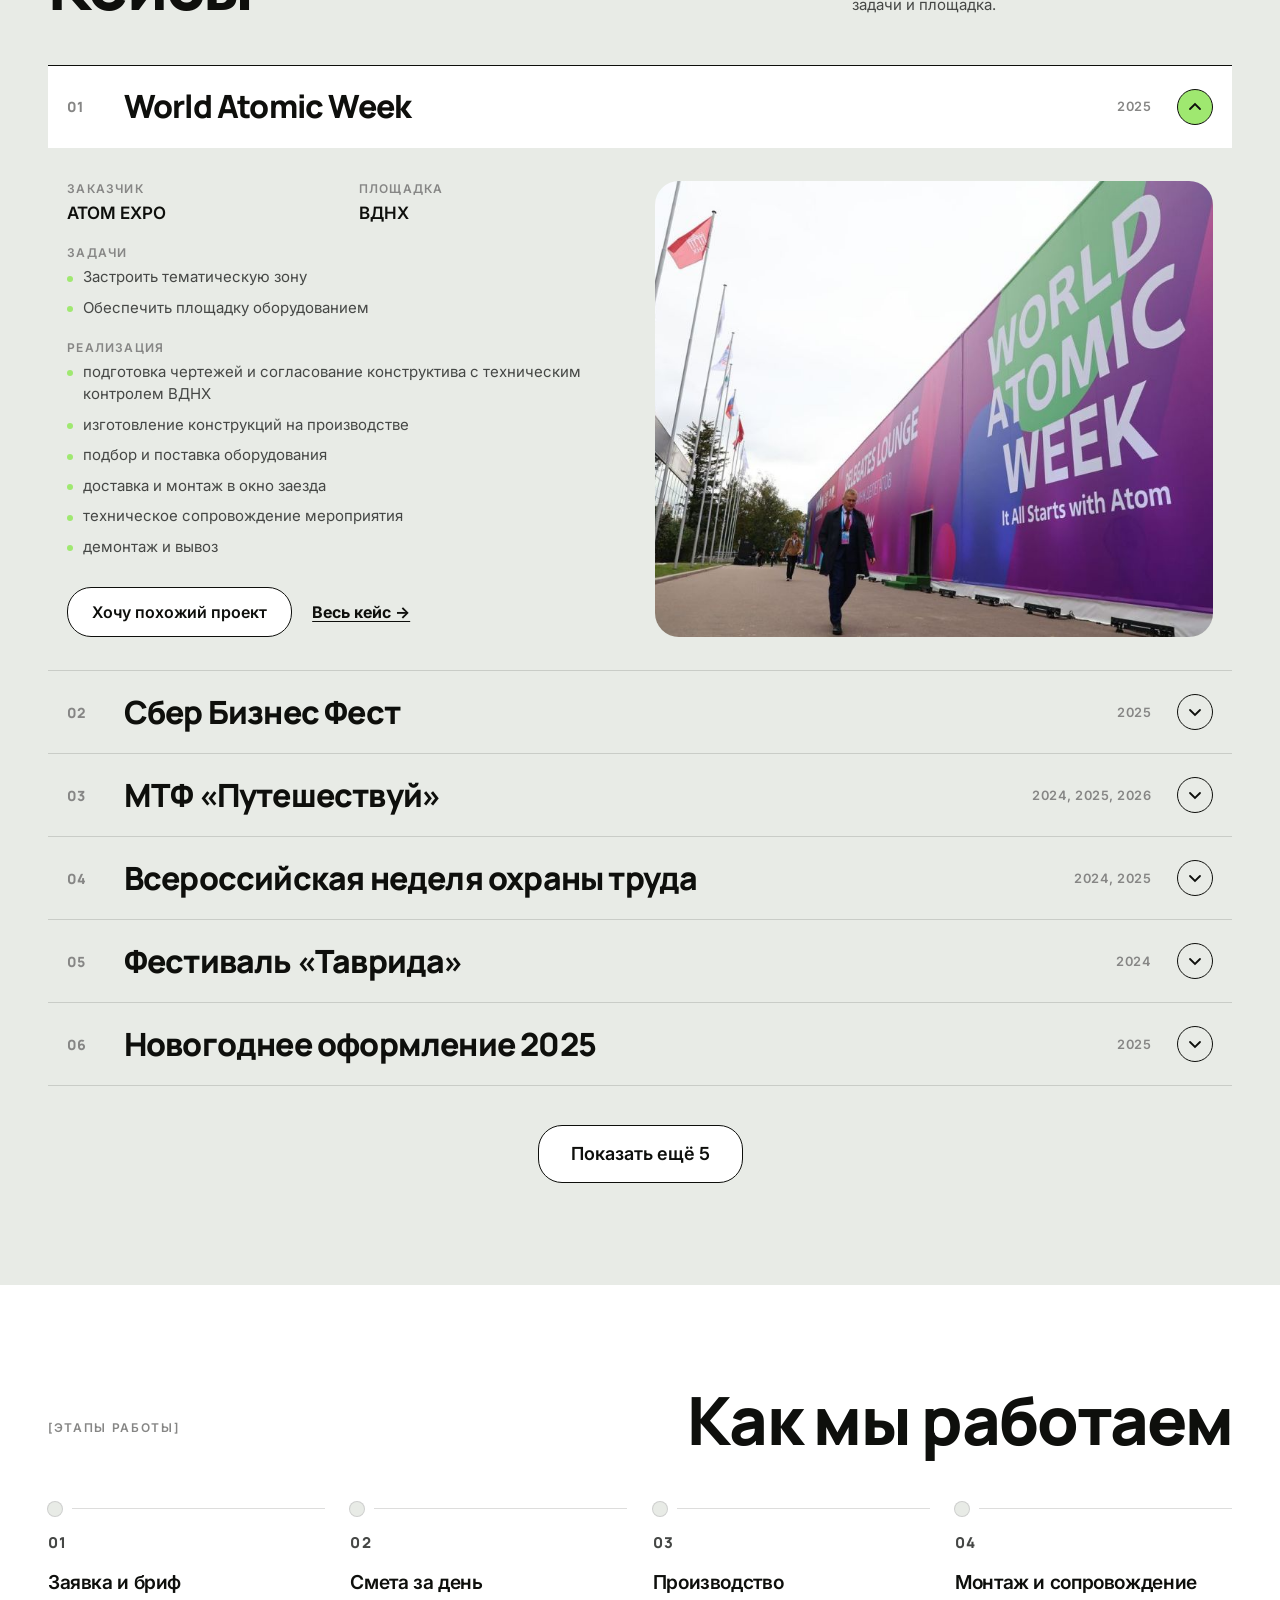
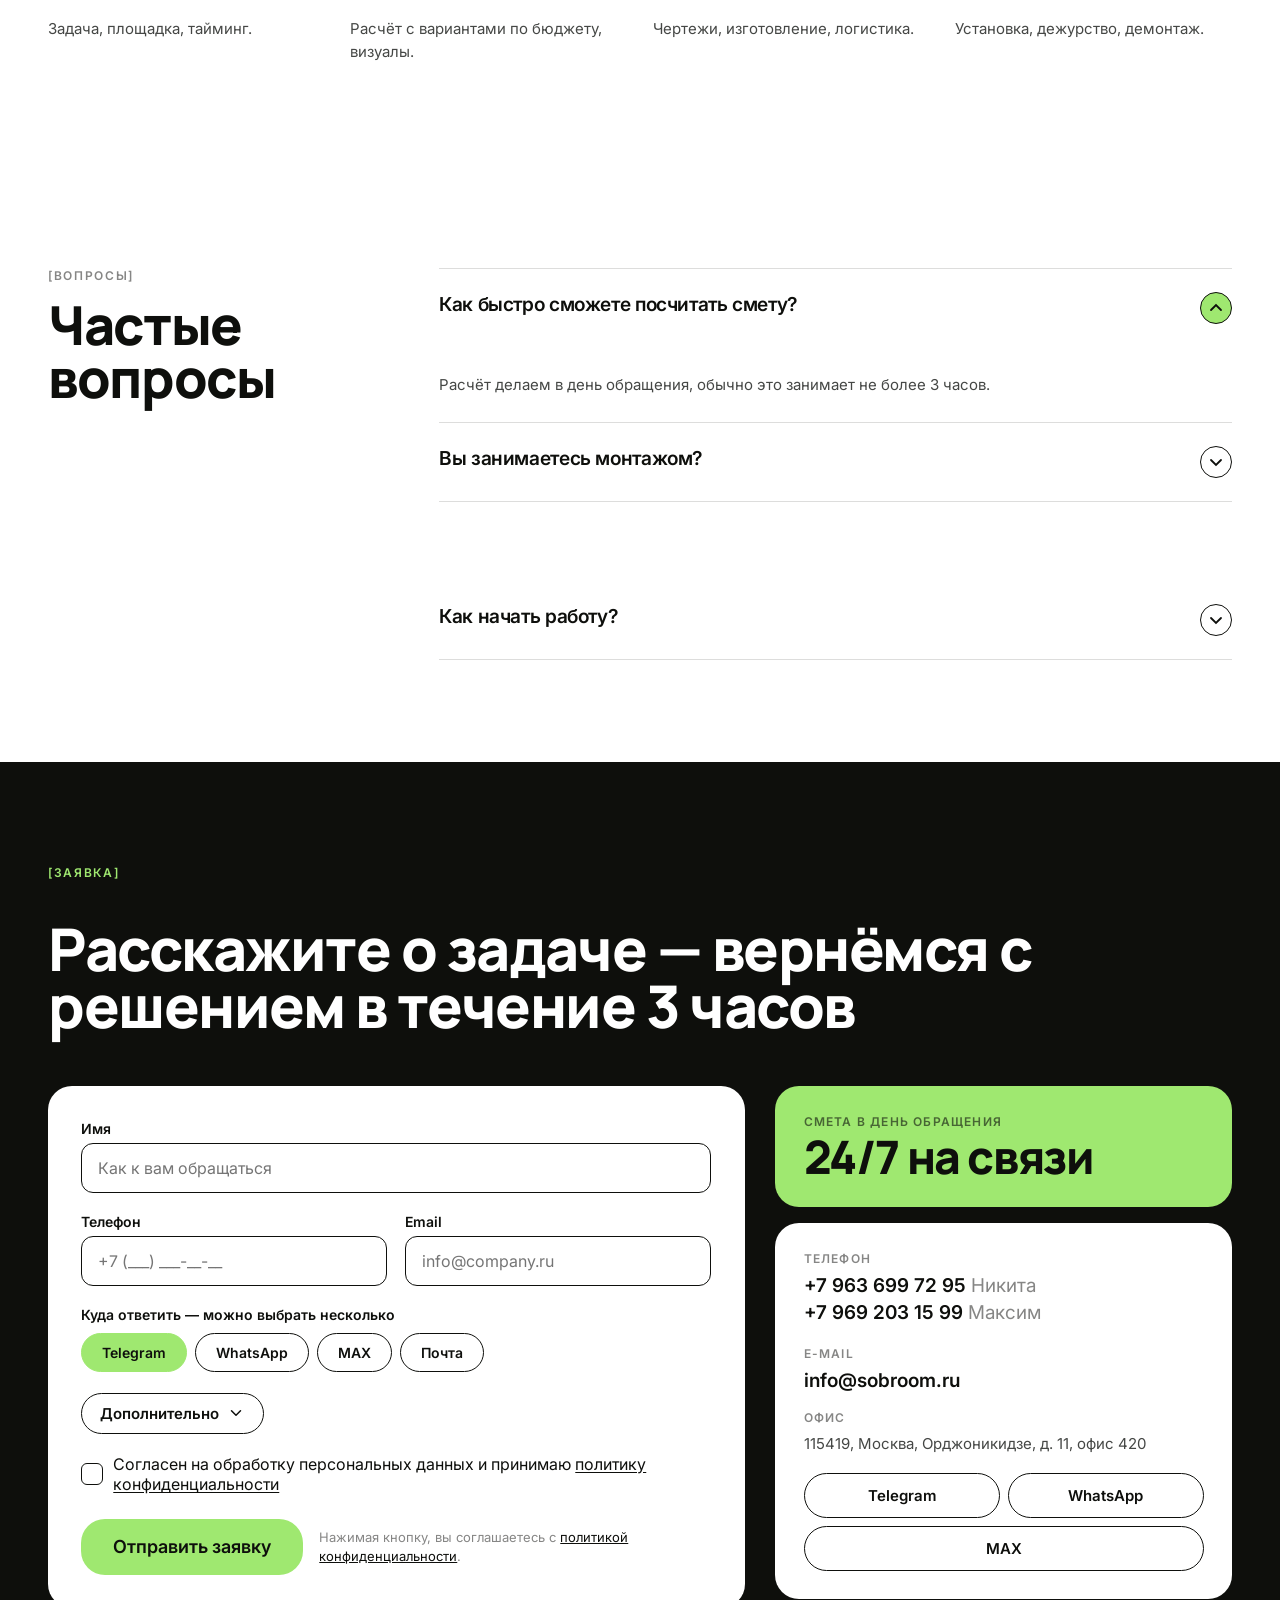
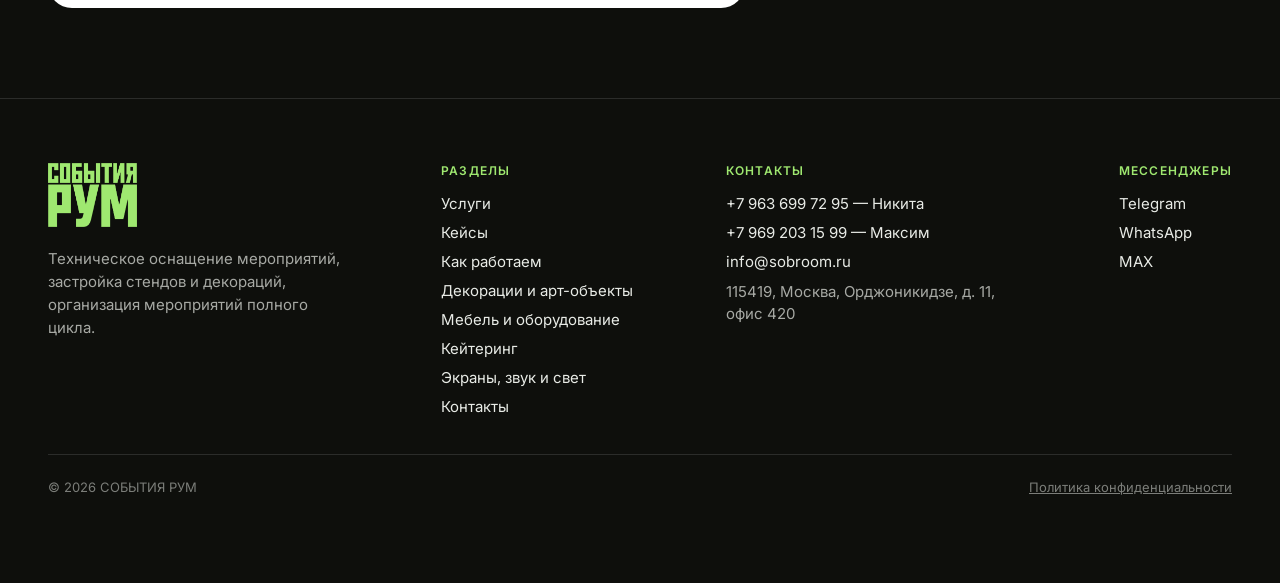
==== commit 8c160bee: "Убраны повторы в новогоднем кейсе, он добавлен на главную шестым Восемь снимков из презентации оказа" ====
--- a/index.html
+++ b/index.html
@@ -351,7 +351,7 @@
           <div class="case__info">
             <div class="case__fields">
               <div class="case__field"><p class="case__field-label">Заказчик</p><p class="case__field-value">ПАО Сбербанк, через генподрядчика</p></div>
-              <div class="case__field"><p class="case__field-label">Площадка</p><p class="case__field-value">Москва</p></div>
+              <div class="case__field"><p class="case__field-label">Площадка</p><p class="case__field-value">Москва, Казань, Волгоград, Омск, Новосибирск</p></div>
             </div>
             <div class="case__tasks">
               <p>Задачи</p>
@@ -513,6 +513,50 @@
       <details class="case">
         <summary class="case__row">
           <span class="case__n">06</span>
+          <h3 class="case__title">Новогоднее оформление 2025</h3>
+          <span class="case__year">2025</span>
+          <span class="case__chevron"><svg width="14" height="14" viewBox="0 0 14 14" fill="none" stroke="currentColor" stroke-width="1.8" stroke-linecap="round" aria-hidden="true"><path d="M2 5l5 5 5-5"></path></svg></span>
+        </summary>
+        <div class="case__panel">
+          <div class="case__info">
+            <div class="case__fields">
+              <div class="case__field"><p class="case__field-label">Заказчик</p><p class="case__field-value">десятки заказчиков</p></div>
+              <div class="case__field"><p class="case__field-label">Площадка</p><p class="case__field-value">Москва, Санкт-Петербург, Красная Поляна</p></div>
+            </div>
+            <div class="case__tasks">
+              <p>Задачи</p>
+              <ul class="case__list">
+                <li>Оформить входные группы, интерьеры и ёлки для десятков заказчиков в трёх городах за один сезон</li>
+              </ul>
+            </div>
+            <div class="case__tasks">
+              <p>Реализация</p>
+              <ul class="case__list">
+                <li>разработка эскизов под фирменный стиль каждого заказчика</li>
+                <li>параллельное производство и монтаж по графику, демонтаж после праздников</li>
+                <li>входные группы сети кофеен Drinkit</li>
+                <li>оформление БЦ «Парк Победы»</li>
+                <li>собственная фотозона в аренду для 15 компаний</li>
+                <li>оформление корпоратива в «Москва-Сити»</li>
+                <li>входные группы UpDo by Diana Simonyan, AltoSenso и Lastoria</li>
+                <li>оформление 5 ёлок разных компаний на выставке на Тверской</li>
+                <li>оформление ресторанов на Пятницкой</li>
+                <li>входная группа и уличная территория отеля «Гамма Измайлово»</li>
+              </ul>
+            </div>
+            <div class="case__cta">
+              <button type="button" class="btn btn--tertiary btn--md js-case-cta">Хочу похожий проект</button>
+              <a class="case__cta-link" href="art-obekty/#case-novyi-god-2025">Весь кейс →</a>
+            </div>
+          </div>
+          <div class="case__media">
+            <img src="media/novyi-god-2025/39.jpg" alt="Фото проекта «Новогоднее оформление 2025»" loading="lazy" data-case-photo>
+          </div>
+        </div>
+      </details>
+      <details class="case">
+        <summary class="case__row">
+          <span class="case__n">07</span>
           <h3 class="case__title">VK Fest</h3>
           <span class="case__year">2025</span>
           <span class="case__chevron"><svg width="14" height="14" viewBox="0 0 14 14" fill="none" stroke="currentColor" stroke-width="1.8" stroke-linecap="round" aria-hidden="true"><path d="M2 5l5 5 5-5"></path></svg></span>
@@ -553,7 +597,7 @@
       </details>
       <details class="case">
         <summary class="case__row">
-          <span class="case__n">07</span>
+          <span class="case__n">08</span>
           <h3 class="case__title">Турнир по падел-теннису</h3>
           <span class="case__year">2025</span>
           <span class="case__chevron"><svg width="14" height="14" viewBox="0 0 14 14" fill="none" stroke="currentColor" stroke-width="1.8" stroke-linecap="round" aria-hidden="true"><path d="M2 5l5 5 5-5"></path></svg></span>
@@ -594,7 +638,7 @@
       </details>
       <details class="case">
         <summary class="case__row">
-          <span class="case__n">08</span>
+          <span class="case__n">09</span>
           <h3 class="case__title">Запуск спорткомплекса Padel Ball</h3>
           <span class="case__chevron"><svg width="14" height="14" viewBox="0 0 14 14" fill="none" stroke="currentColor" stroke-width="1.8" stroke-linecap="round" aria-hidden="true"><path d="M2 5l5 5 5-5"></path></svg></span>
         </summary>
@@ -635,7 +679,7 @@
       </details>
       <details class="case">
         <summary class="case__row">
-          <span class="case__n">09</span>
+          <span class="case__n">10</span>
           <h3 class="case__title">Оформление входной группы БЦ «Парк Победы»</h3>
           <span class="case__chevron"><svg width="14" height="14" viewBox="0 0 14 14" fill="none" stroke="currentColor" stroke-width="1.8" stroke-linecap="round" aria-hidden="true"><path d="M2 5l5 5 5-5"></path></svg></span>
         </summary>
@@ -671,7 +715,7 @@
       </details>
       <details class="case">
         <summary class="case__row">
-          <span class="case__n">10</span>
+          <span class="case__n">11</span>
           <h3 class="case__title">Yandex Data — закрытое мероприятие</h3>
           <span class="case__chevron"><svg width="14" height="14" viewBox="0 0 14 14" fill="none" stroke="currentColor" stroke-width="1.8" stroke-linecap="round" aria-hidden="true"><path d="M2 5l5 5 5-5"></path></svg></span>
         </summary>
--- a/styles.css
+++ b/styles.css
@@ -832,3 +832,45 @@
 .cookie__text a{color:var(--text-on-dark);text-decoration:underline;transition:color .15s ease}
 .cookie__text a:hover{color:var(--z-green)}
 .cookie__ok{flex:0 0 auto}
+
+/* ==========================================================================
+   Просмотр фото во весь экран
+   ========================================================================== */
+
+/* Снимок открывается поверх страницы. Фон затемняем, чтобы фото читалось,
+   и держим его по центру при любом соотношении сторон. */
+.photo-view{
+  position:fixed;inset:0;z-index:100;display:flex;align-items:center;justify-content:center;
+  gap:clamp(8px,2vw,24px);padding:clamp(12px,3vw,40px);
+  background:var(--surface-dark);animation:fadeUp .2s var(--ease) both;
+}
+.photo-view[hidden]{display:none}
+.photo-view__figure{
+  margin:0;display:flex;flex-direction:column;align-items:center;gap:14px;
+  max-width:100%;max-height:100%;min-width:0;
+}
+.photo-view__img{
+  max-width:100%;max-height:78vh;width:auto;height:auto;display:block;
+  border-radius:var(--radius-md);background:var(--surface-dark);
+}
+.photo-view__caption{font-size:14px;line-height:1.4;color:var(--text-on-dark);text-align:center}
+.photo-view__close,.photo-view__arrow{
+  flex:0 0 auto;width:48px;height:48px;border-radius:var(--radius-pill);cursor:pointer;
+  border:1px solid rgba(255,255,255,.28);background:rgba(255,255,255,.06);color:var(--z-canvas);
+  display:flex;align-items:center;justify-content:center;
+  transition:background-color .15s ease,border-color .15s ease;
+}
+.photo-view__close:hover,.photo-view__arrow:hover{background:rgba(255,255,255,.16);border-color:rgba(255,255,255,.6)}
+.photo-view__close{position:absolute;top:clamp(12px,2vw,24px);right:clamp(12px,2vw,24px)}
+.photo-view__arrow[hidden]{display:none}
+/* Пока открыт просмотр, страница под ним не прокручивается, а шапка
+   и баннер о cookie не маячат поверх снимка. */
+body.is-photo-open{overflow:hidden}
+body.is-photo-open .header,
+body.is-photo-open .cookie{visibility:hidden}
+@media (max-width:600px){
+  .photo-view{padding:12px;gap:4px}
+  .photo-view__close,.photo-view__arrow{width:42px;height:42px}
+  .photo-view__img{max-height:70vh}
+}
+@media (prefers-reduced-motion:reduce){.photo-view{animation:none}}
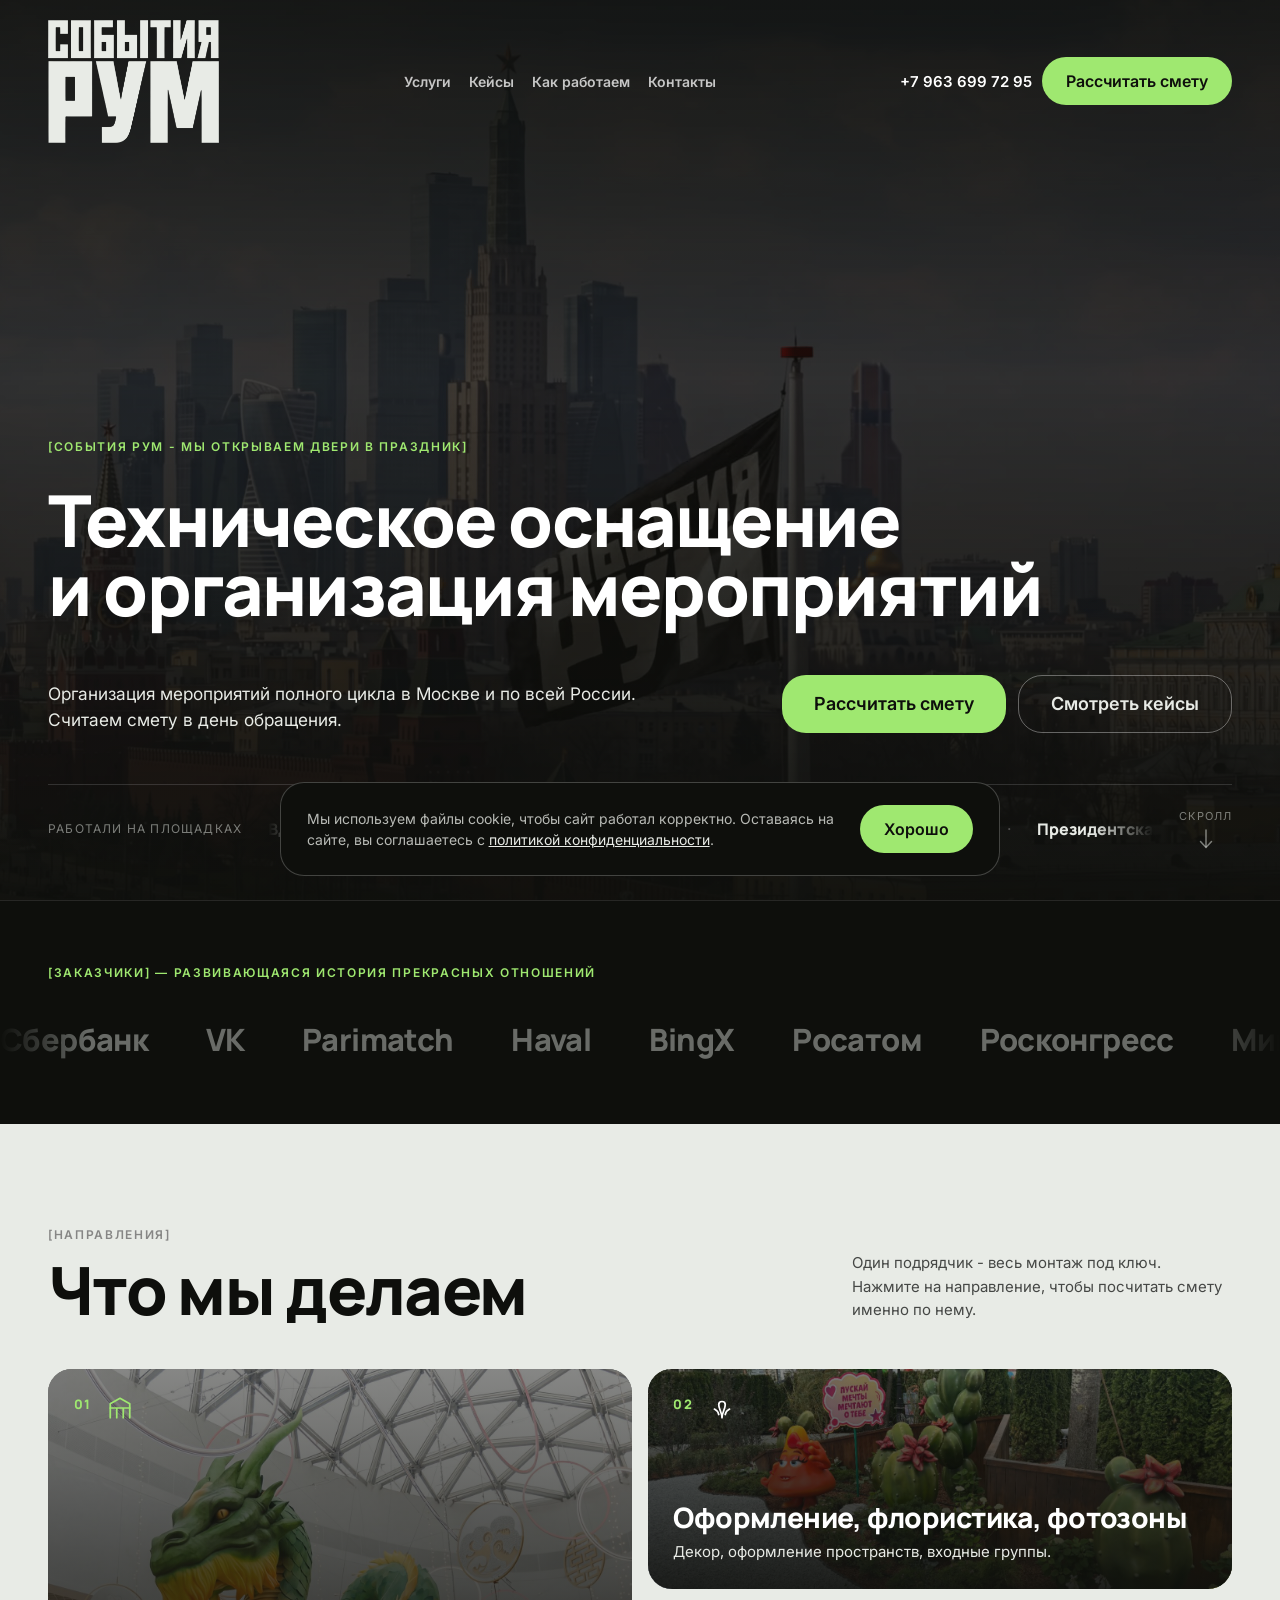
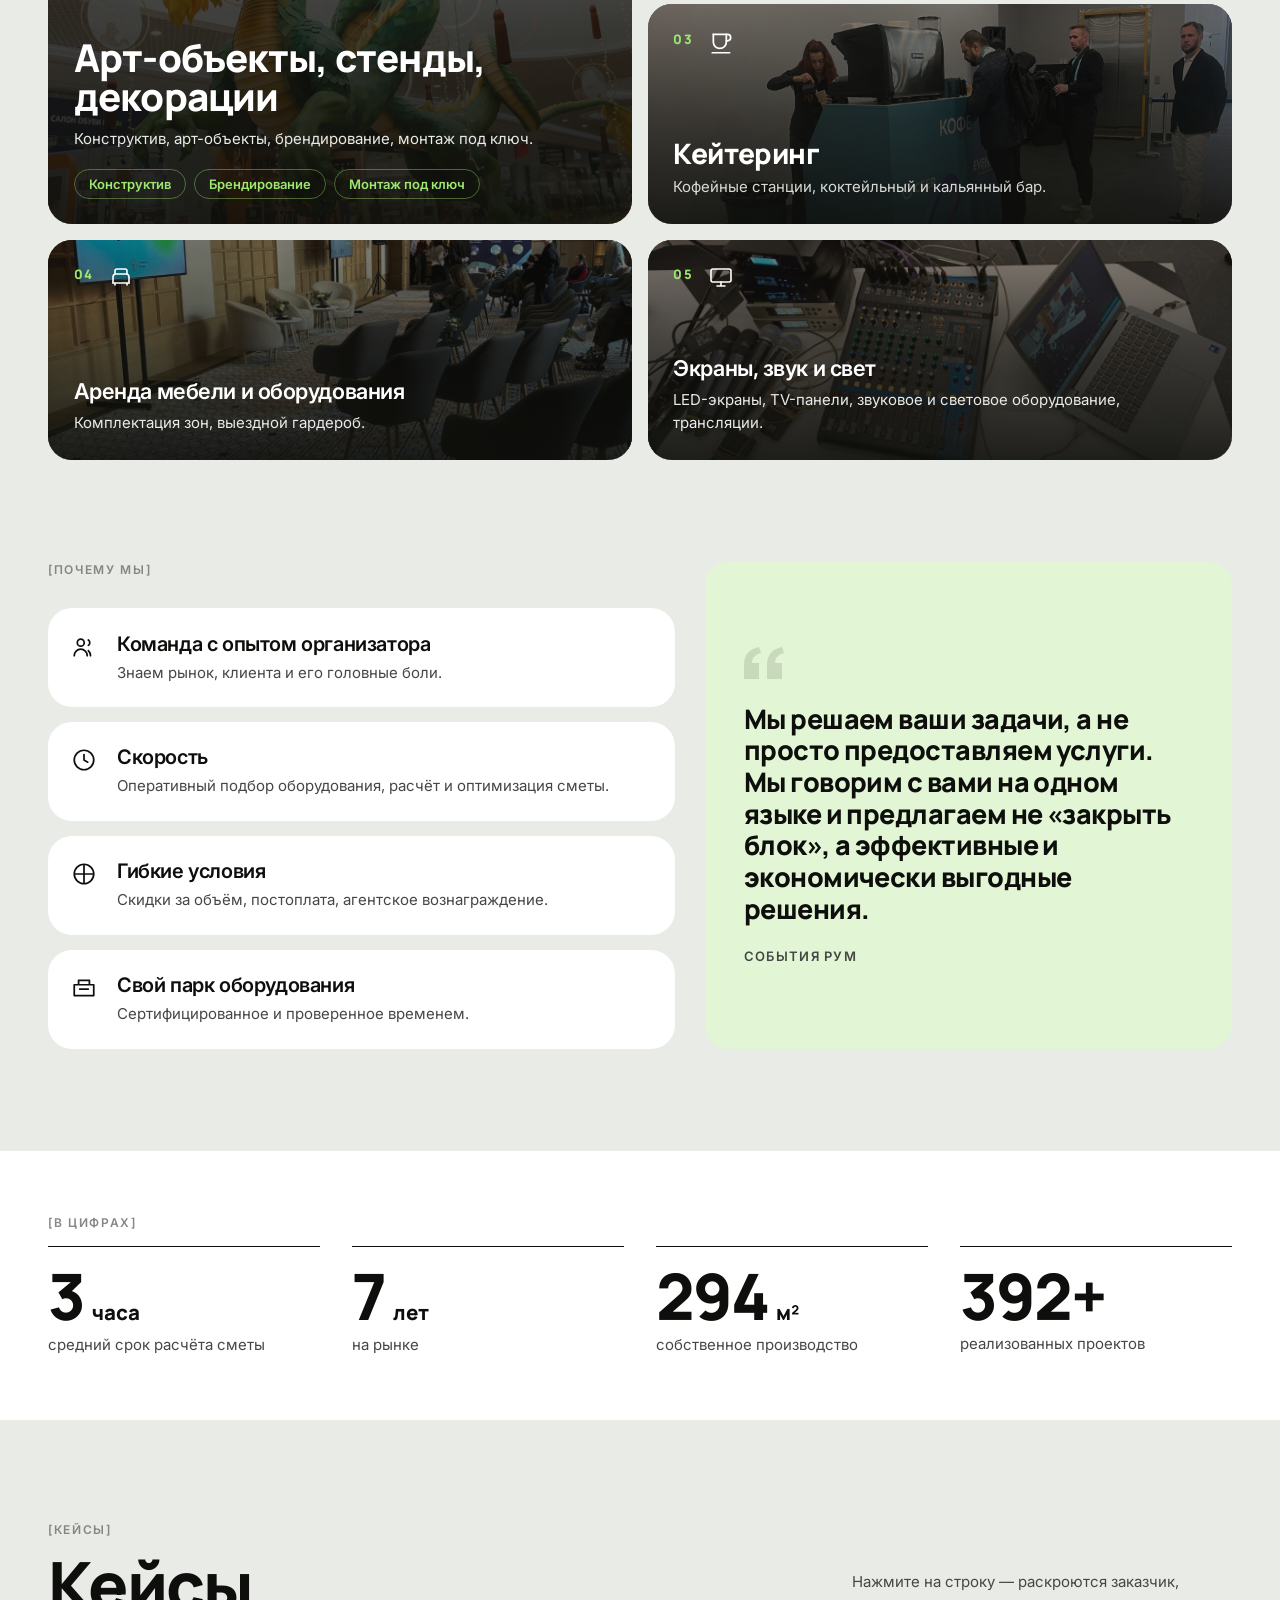
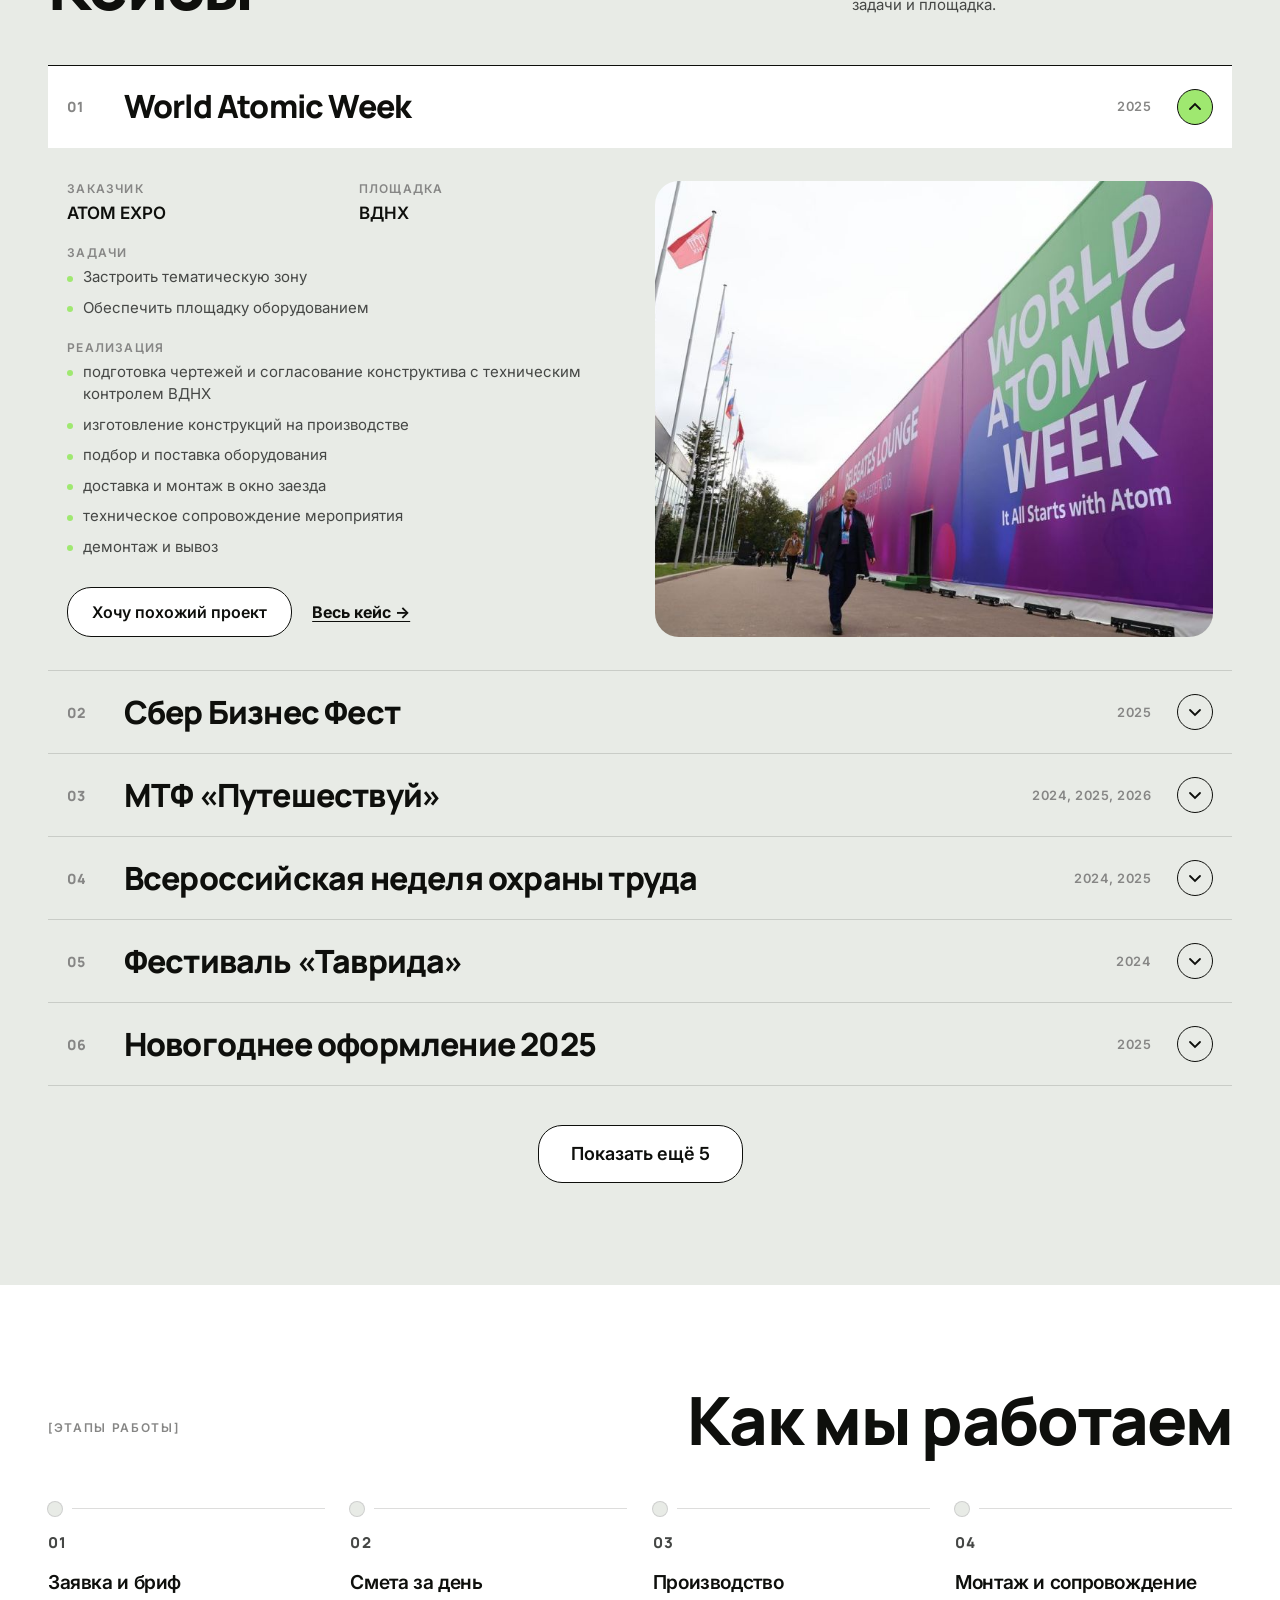
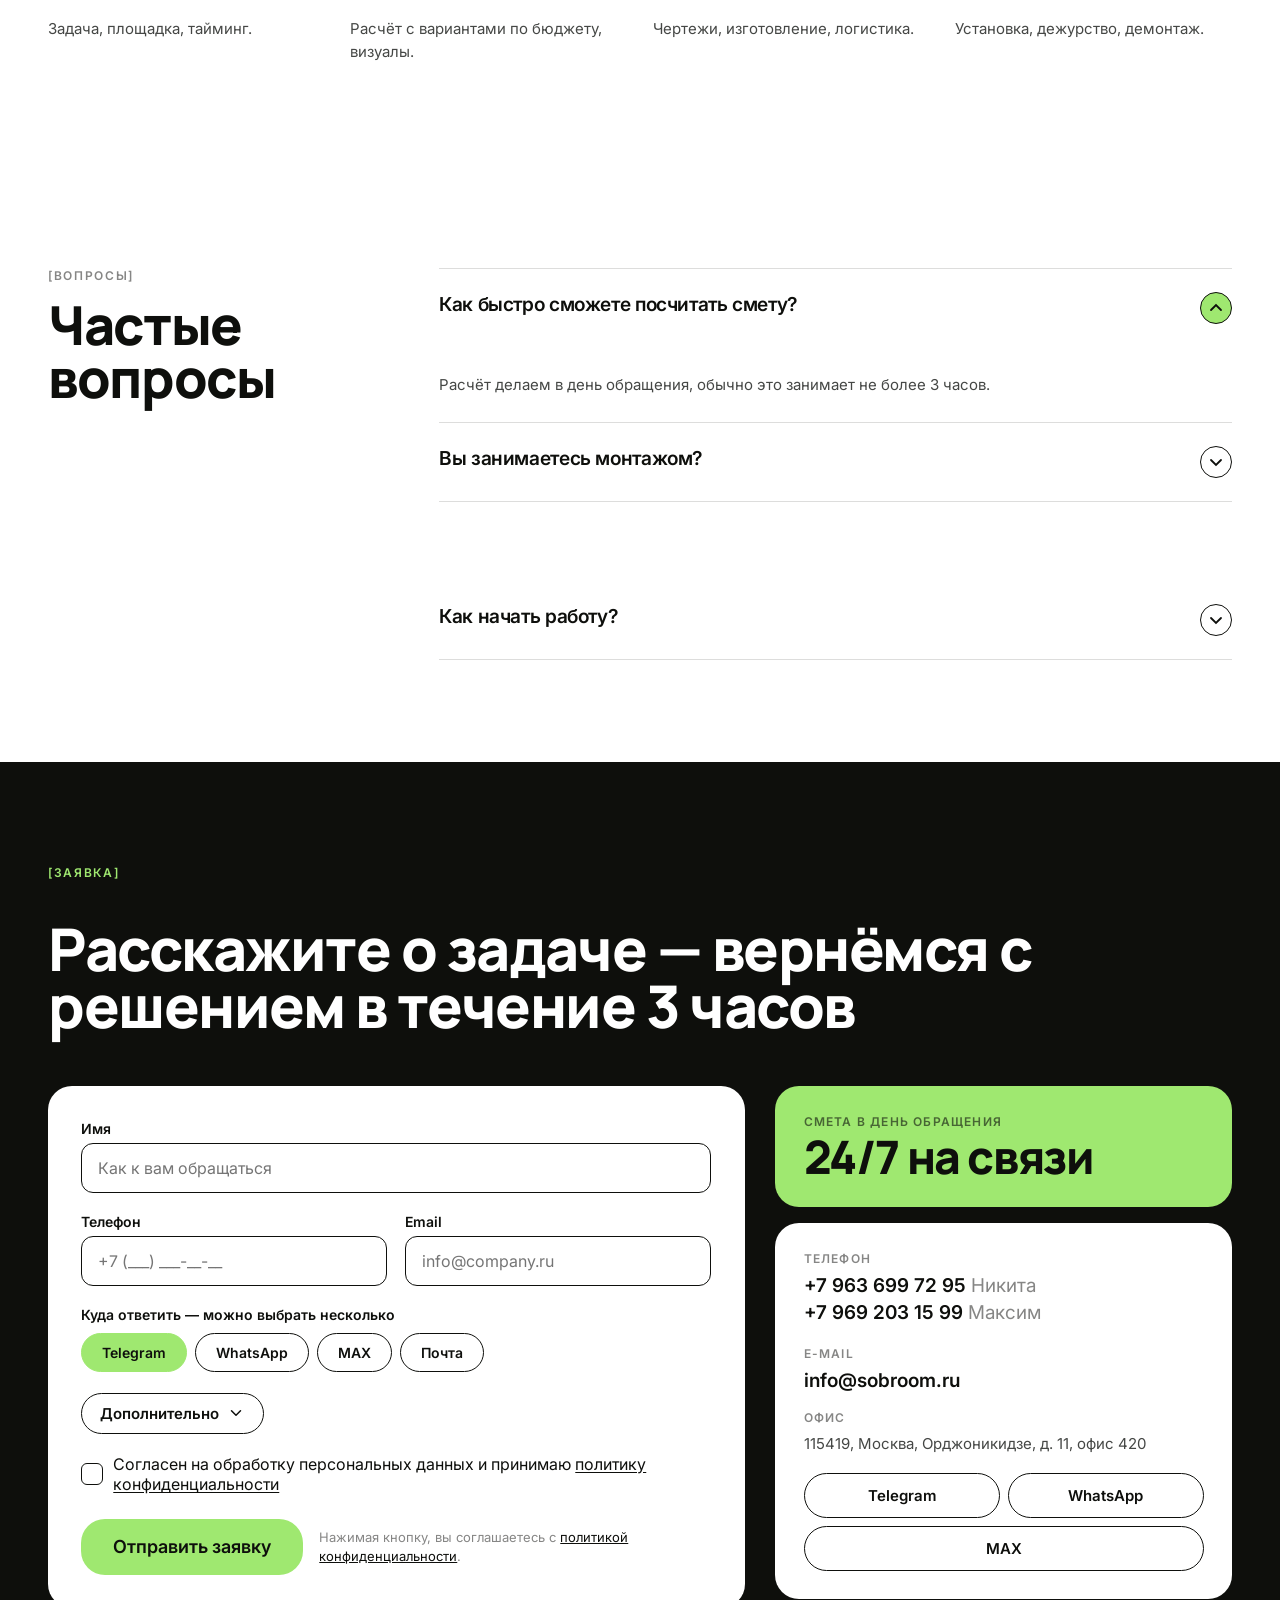
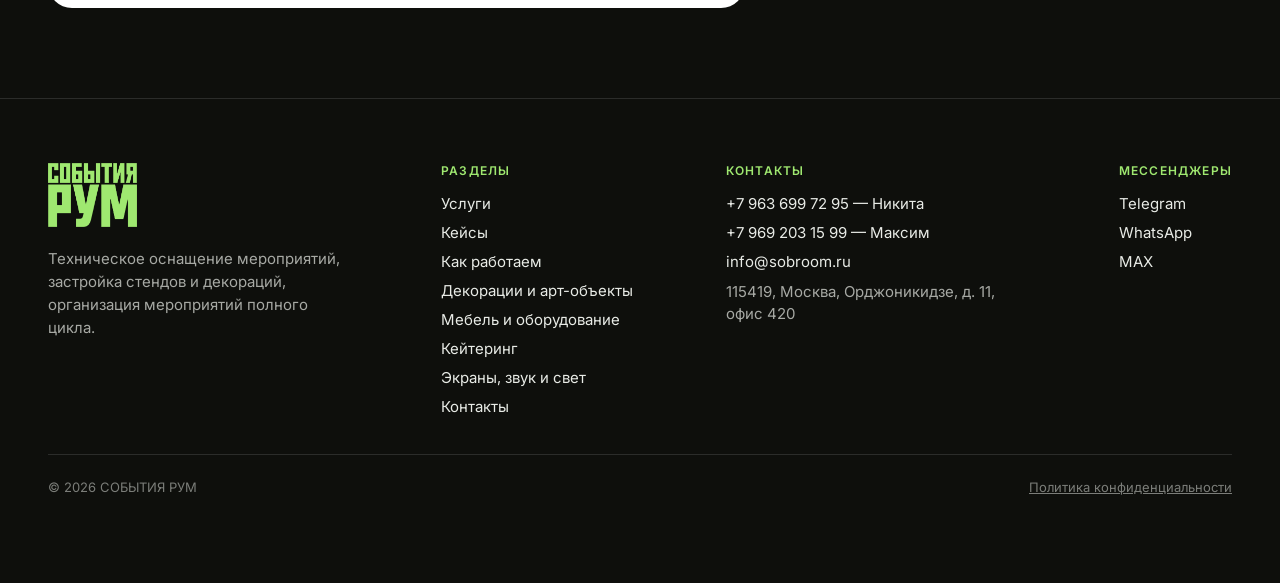
==== commit 176c49ae: "AltoSenso убран с сайта По просьбе заказчика удалены снимок входной группы с вывеской AltoSenso, упо" ====
--- a/index.html
+++ b/index.html
@@ -538,7 +538,7 @@
                 <li>оформление БЦ «Парк Победы»</li>
                 <li>собственная фотозона в аренду для 15 компаний</li>
                 <li>оформление корпоратива в «Москва-Сити»</li>
-                <li>входные группы UpDo by Diana Simonyan, AltoSenso и Lastoria</li>
+                <li>входные группы UpDo by Diana Simonyan и Lastoria</li>
                 <li>оформление 5 ёлок разных компаний на выставке на Тверской</li>
                 <li>оформление ресторанов на Пятницкой</li>
                 <li>входная группа и уличная территория отеля «Гамма Измайлово»</li>
--- a/styles.css
+++ b/styles.css
@@ -874,3 +874,23 @@
   .photo-view__img{max-height:70vh}
 }
 @media (prefers-reduced-motion:reduce){.photo-view{animation:none}}
+
+/* ==========================================================================
+   Защита фотографий от случайного копирования
+   ========================================================================== */
+
+/* Браузеры показывают поверх картинки свою плашку — «поиск по фото»,
+   «скачать». Она появляется, когда указатель попадает именно в <img>.
+   Отключаем у снимков реакцию на указатель: наведение и клик достаются
+   карточке, а картинка для браузера перестаёт быть целью. Заодно
+   запрещаем перетаскивание и выделение.
+   Полностью закрыть файл так нельзя — браузер всё равно его загружает,
+   чтобы показать. Это защита от случайного сохранения, не от упорного. */
+.case__gallery-item img,
+.case__media img,
+.photo-view__img,
+.service-card__photo,
+.review__photo{
+  pointer-events:none;user-select:none;-webkit-user-select:none;
+  -webkit-user-drag:none;-webkit-touch-callout:none;
+}
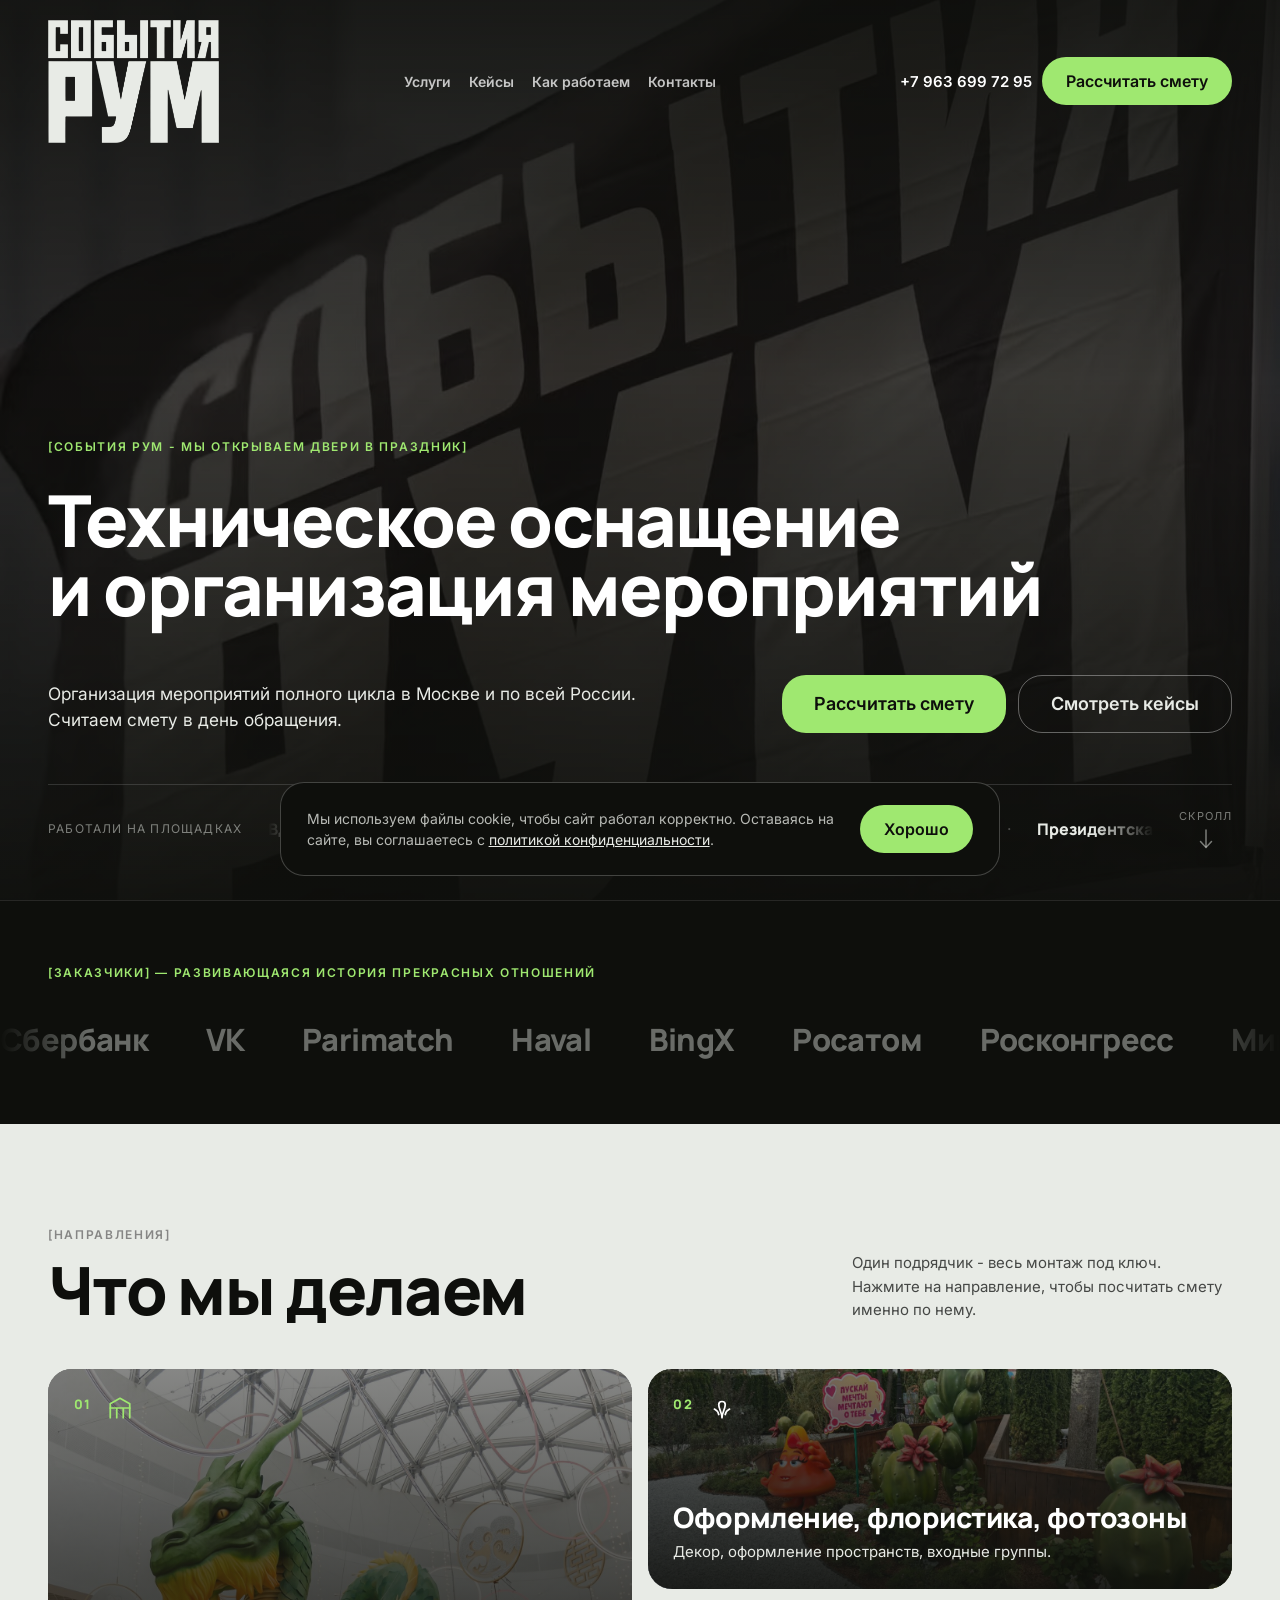
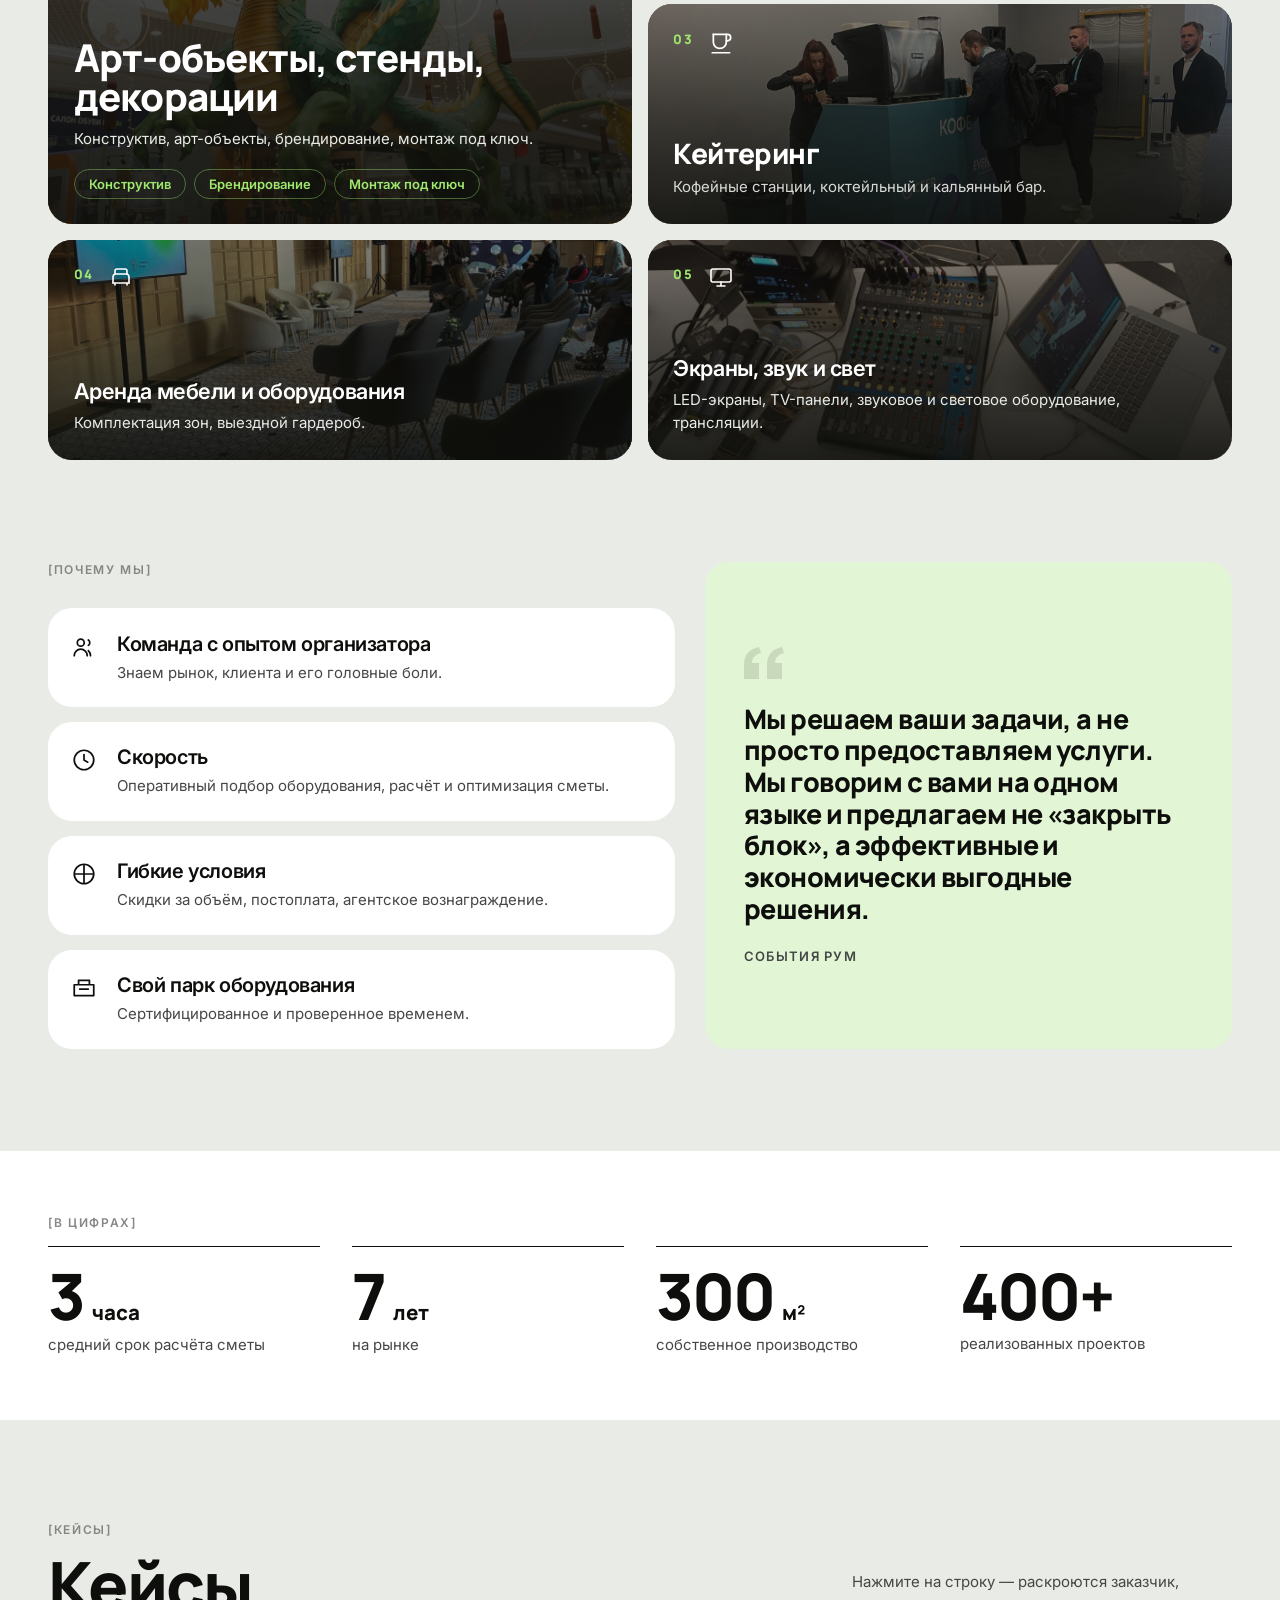
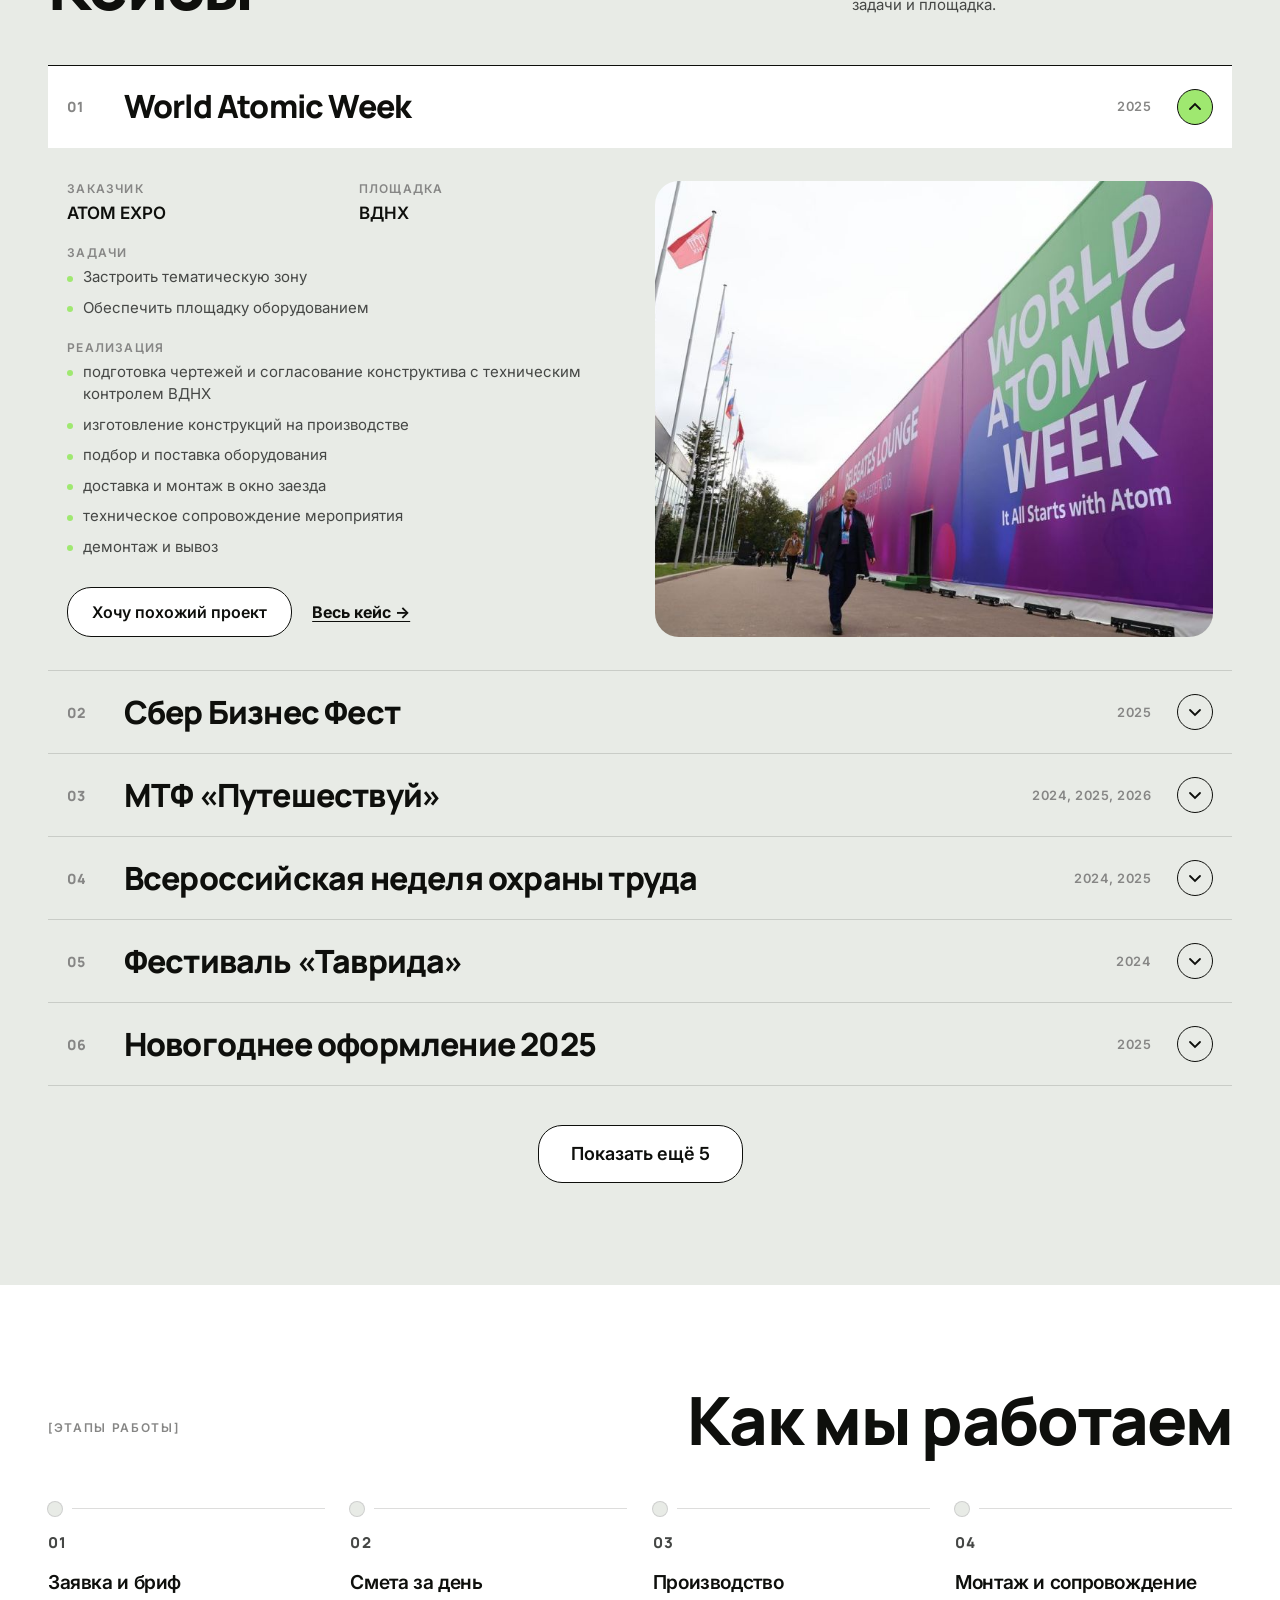
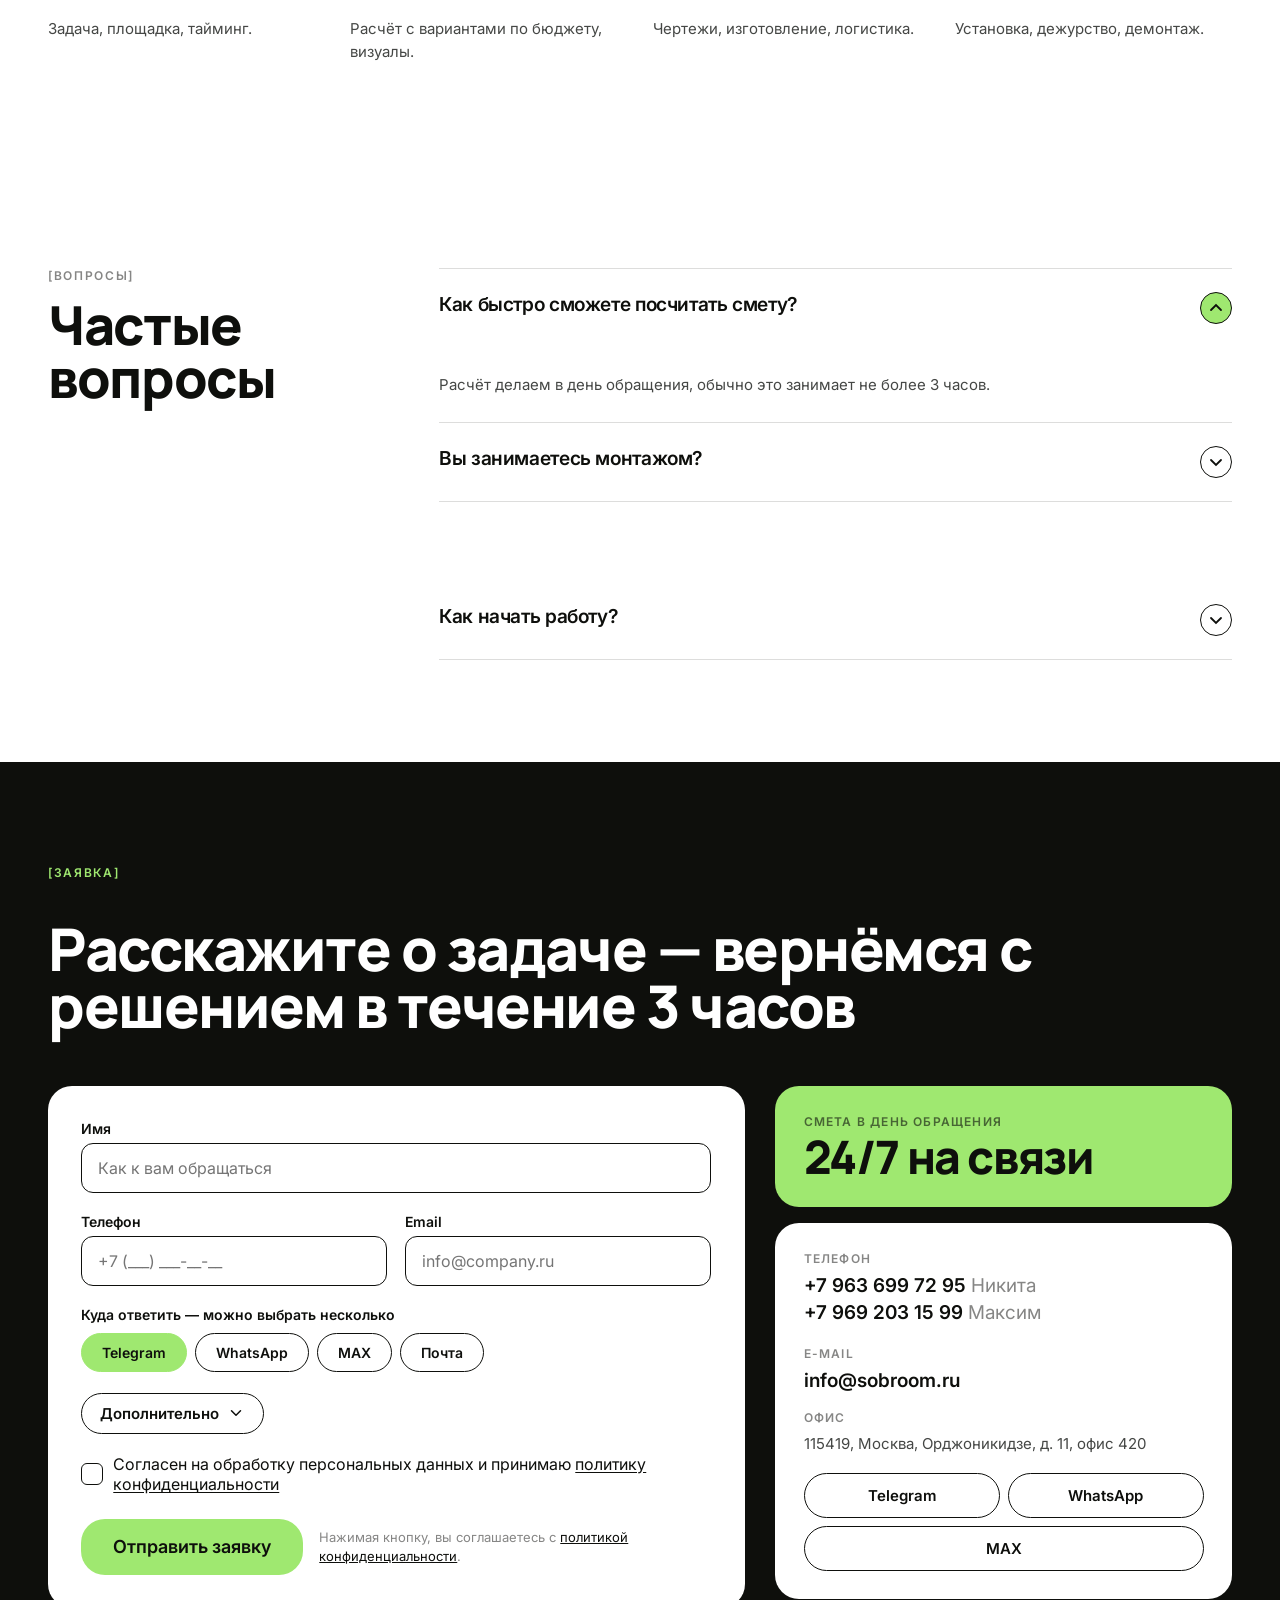
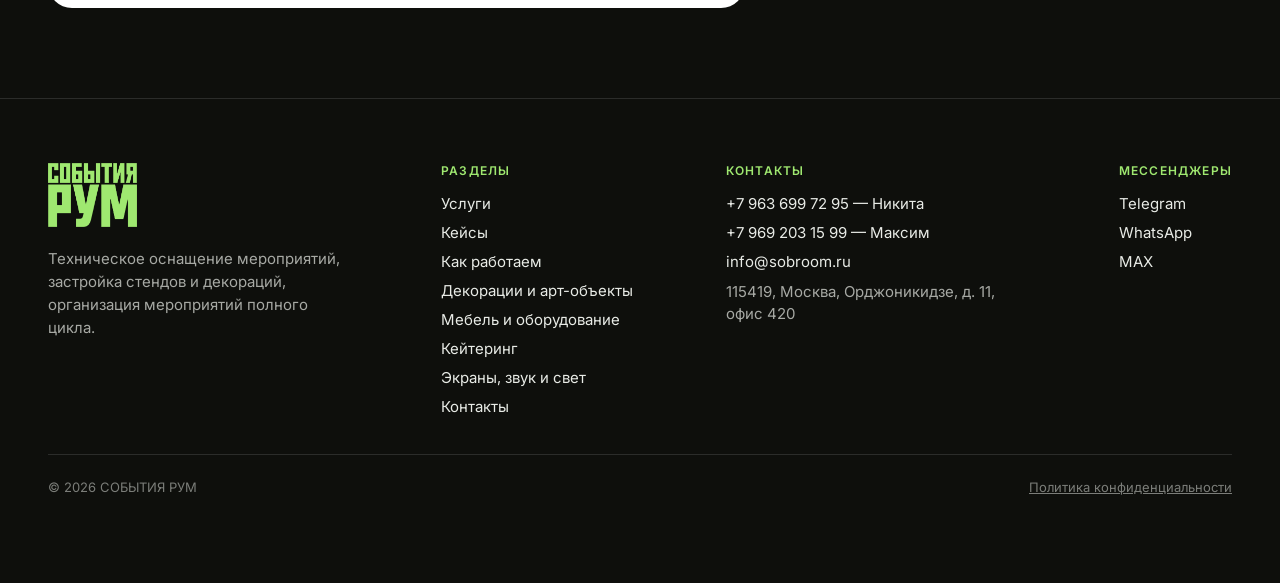
==== commit 8be30895: "В новогодний кейс добавлено коммерческое предложение Презентация сезона 2026/27 лежит в media и откр" ====
--- a/index.html
+++ b/index.html
@@ -544,6 +544,14 @@
                 <li>входная группа и уличная территория отеля «Гамма Измайлово»</li>
               </ul>
             </div>
+            <a class="case__doc" href="media/novogodnee-oformlenie-vhodov-2026-27.pdf"
+               target="_blank" rel="noopener">
+              <svg class="case__doc-icon" width="22" height="22" viewBox="0 0 24 24" fill="none" stroke="currentColor" stroke-width="1.7" stroke-linecap="round" stroke-linejoin="round" aria-hidden="true"><path d="M14 3H7a2 2 0 0 0-2 2v14a2 2 0 0 0 2 2h10a2 2 0 0 0 2-2V8z"></path><path d="M14 3v5h5"></path><path d="M9 13h6M9 17h4"></path></svg>
+              <span class="case__doc-text">
+                <span class="case__doc-title">Презентация с ценами на сезон 2026/27</span>
+                <span class="case__doc-note">Три варианта оформления входа — от 75 000 ₽, доставка и монтаж включены. PDF, 1,2 МБ</span>
+              </span>
+            </a>
             <div class="case__cta">
               <button type="button" class="btn btn--tertiary btn--md js-case-cta">Хочу похожий проект</button>
               <a class="case__cta-link" href="art-obekty/#case-novyi-god-2025">Весь кейс →</a>
--- a/styles.css
+++ b/styles.css
@@ -894,3 +894,18 @@
   pointer-events:none;user-select:none;-webkit-user-select:none;
   -webkit-user-drag:none;-webkit-touch-callout:none;
 }
+
+/* Коммерческое предложение внутри кейса: открывается в новой вкладке,
+   оттуда же его скачивают. Оформлено как карточка, чтобы не потерялось
+   среди списков. */
+.case__doc{
+  display:flex;align-items:flex-start;gap:14px;padding:16px 18px;
+  border-radius:var(--radius-md);border:1px solid var(--border-default);
+  background:var(--surface-canvas);color:var(--text-heading);
+  transition:background-color .15s ease,border-color .15s ease;
+}
+.case__doc:hover{background:var(--color-primary-pale);border-color:var(--color-primary)}
+.case__doc-icon{flex:0 0 auto;margin-top:2px;color:var(--text-heading)}
+.case__doc-text{display:flex;flex-direction:column;gap:4px;min-width:0}
+.case__doc-title{font-weight:700;font-size:clamp(15px,1.2vw,17px);line-height:1.3}
+.case__doc-note{font-size:13px;line-height:1.45;color:var(--text-mute)}
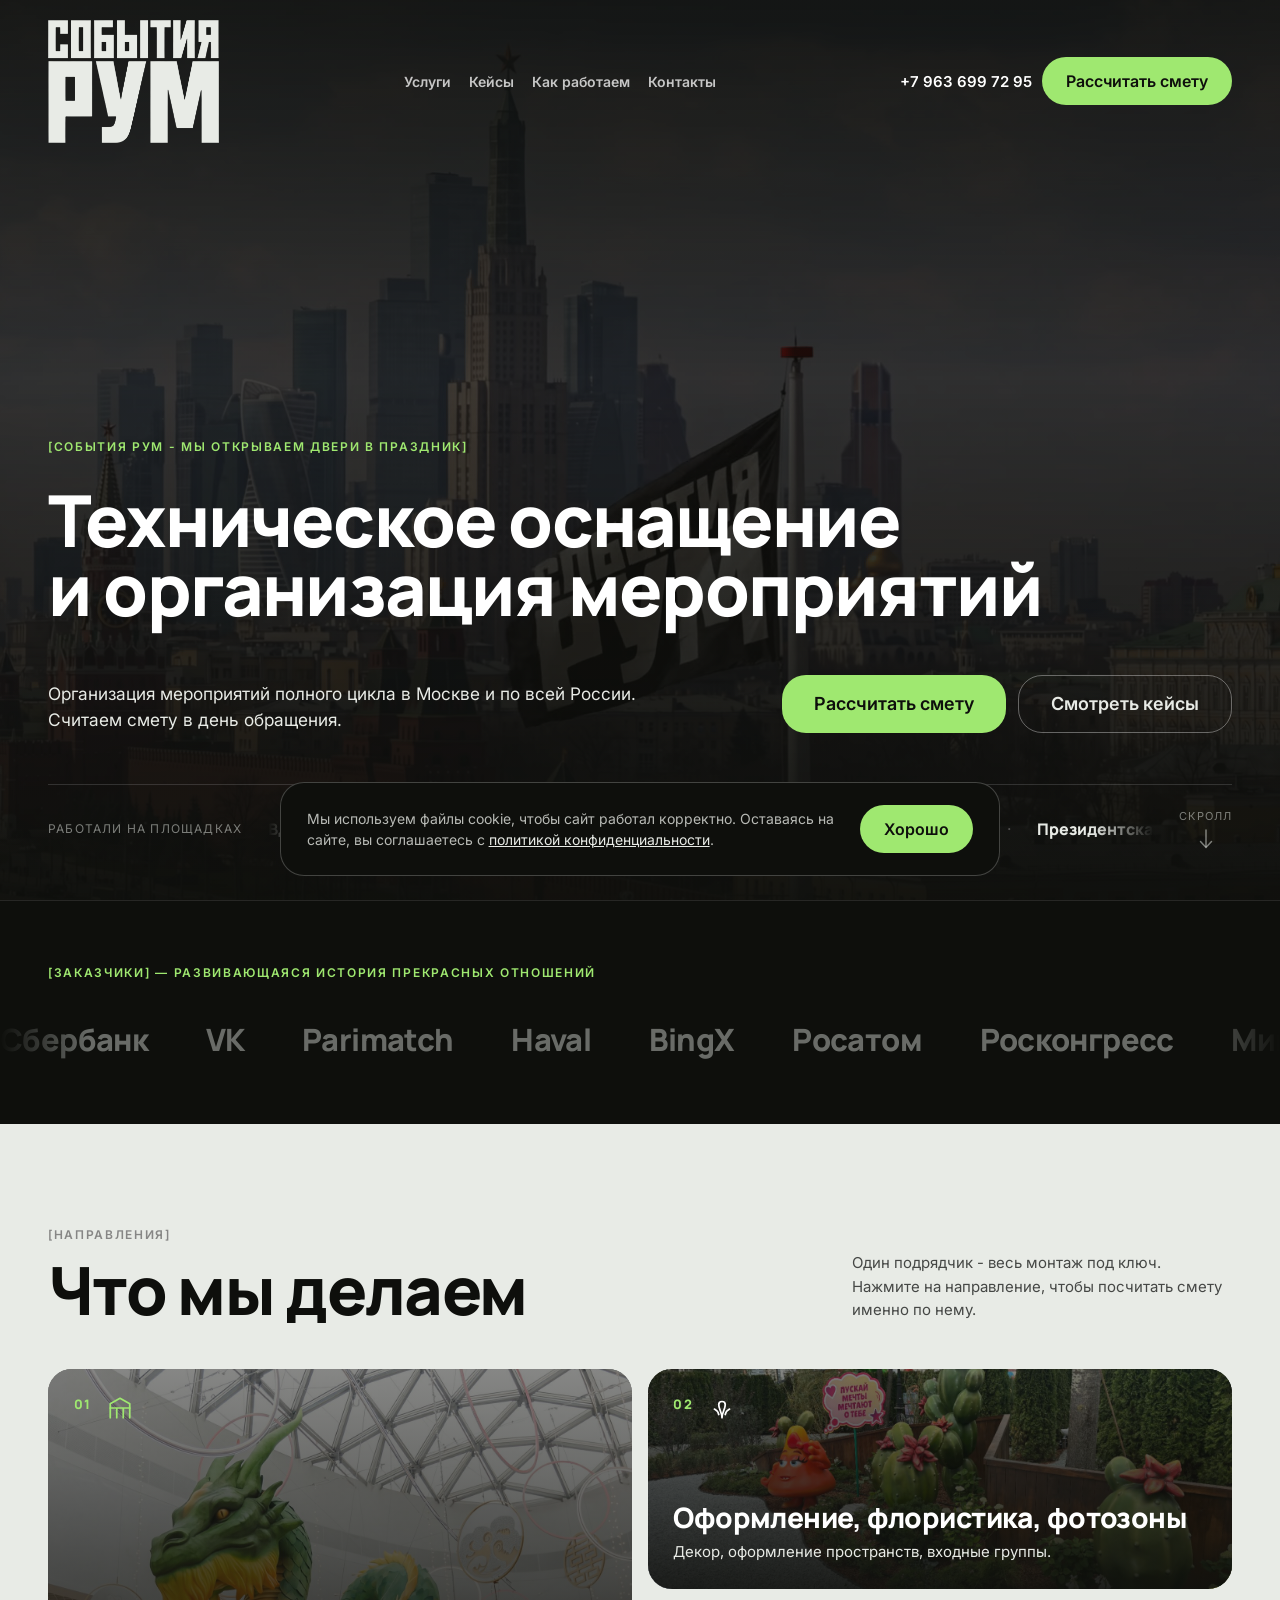
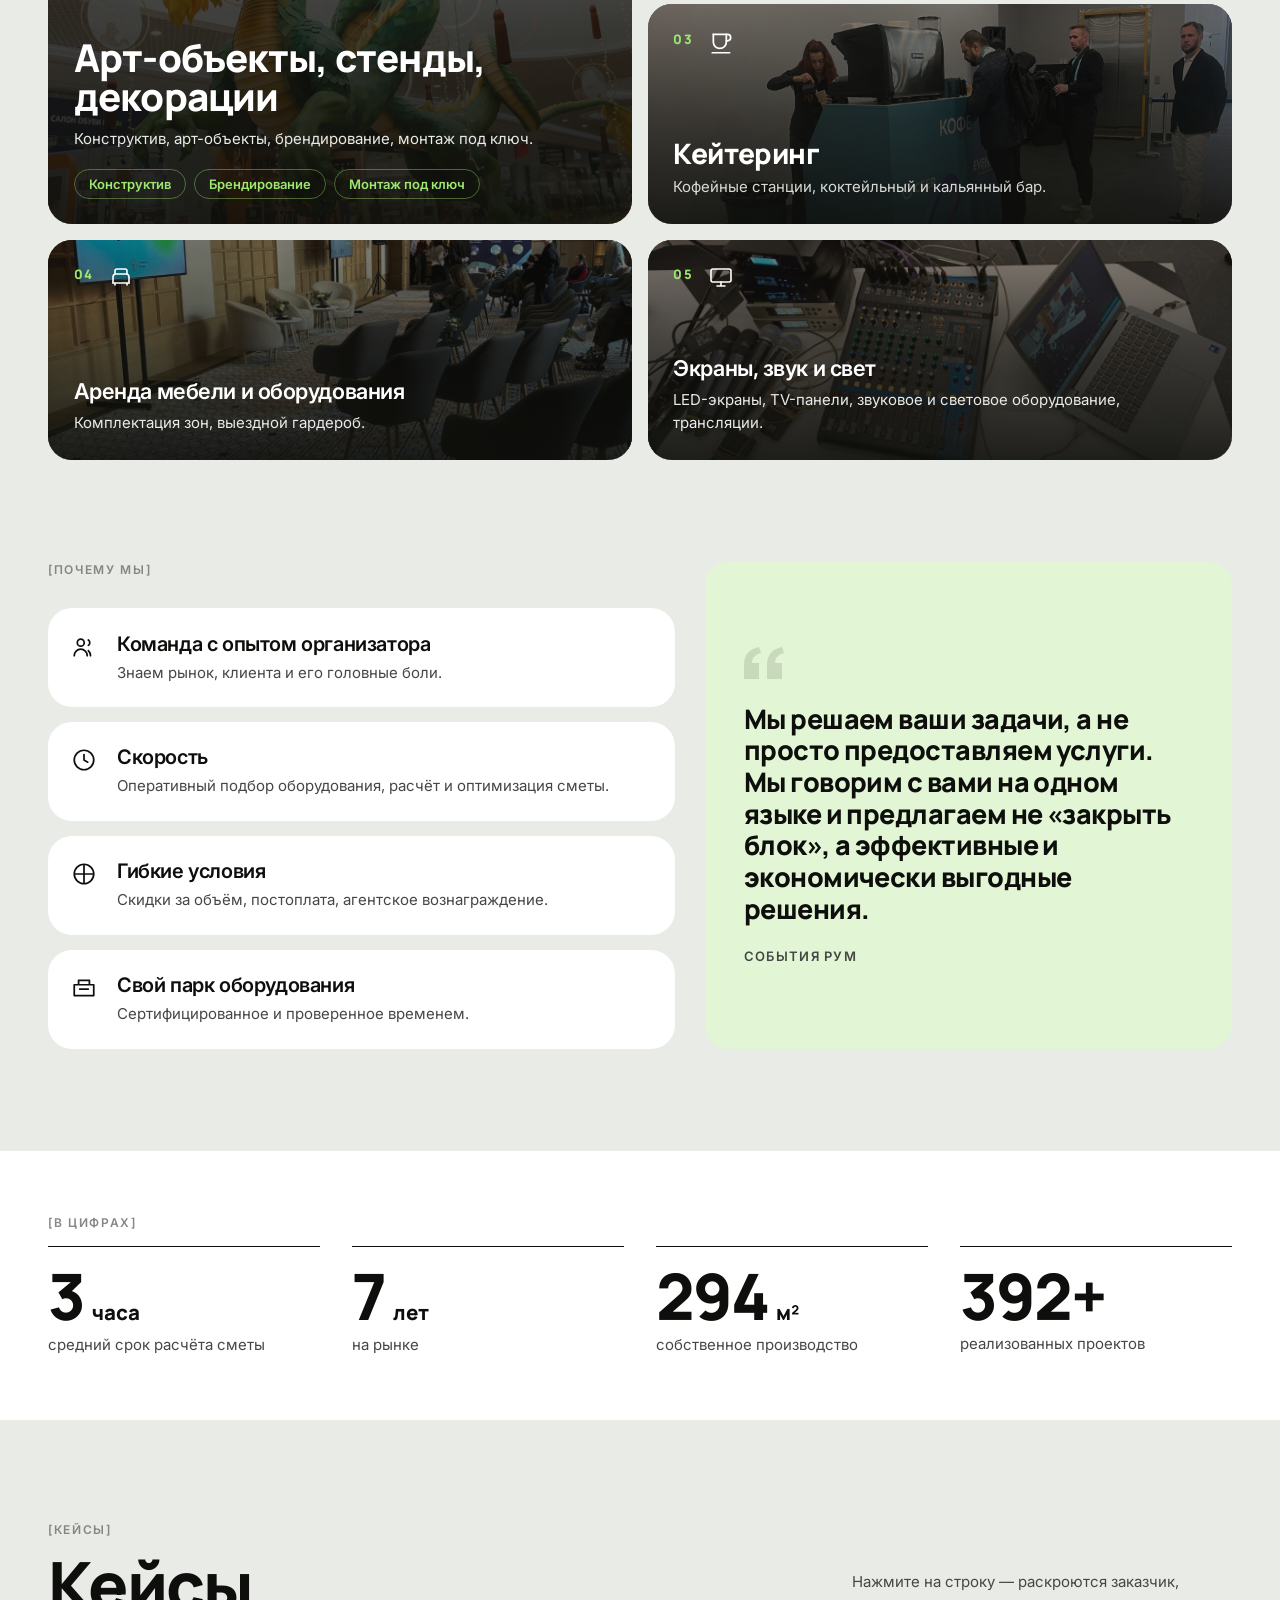
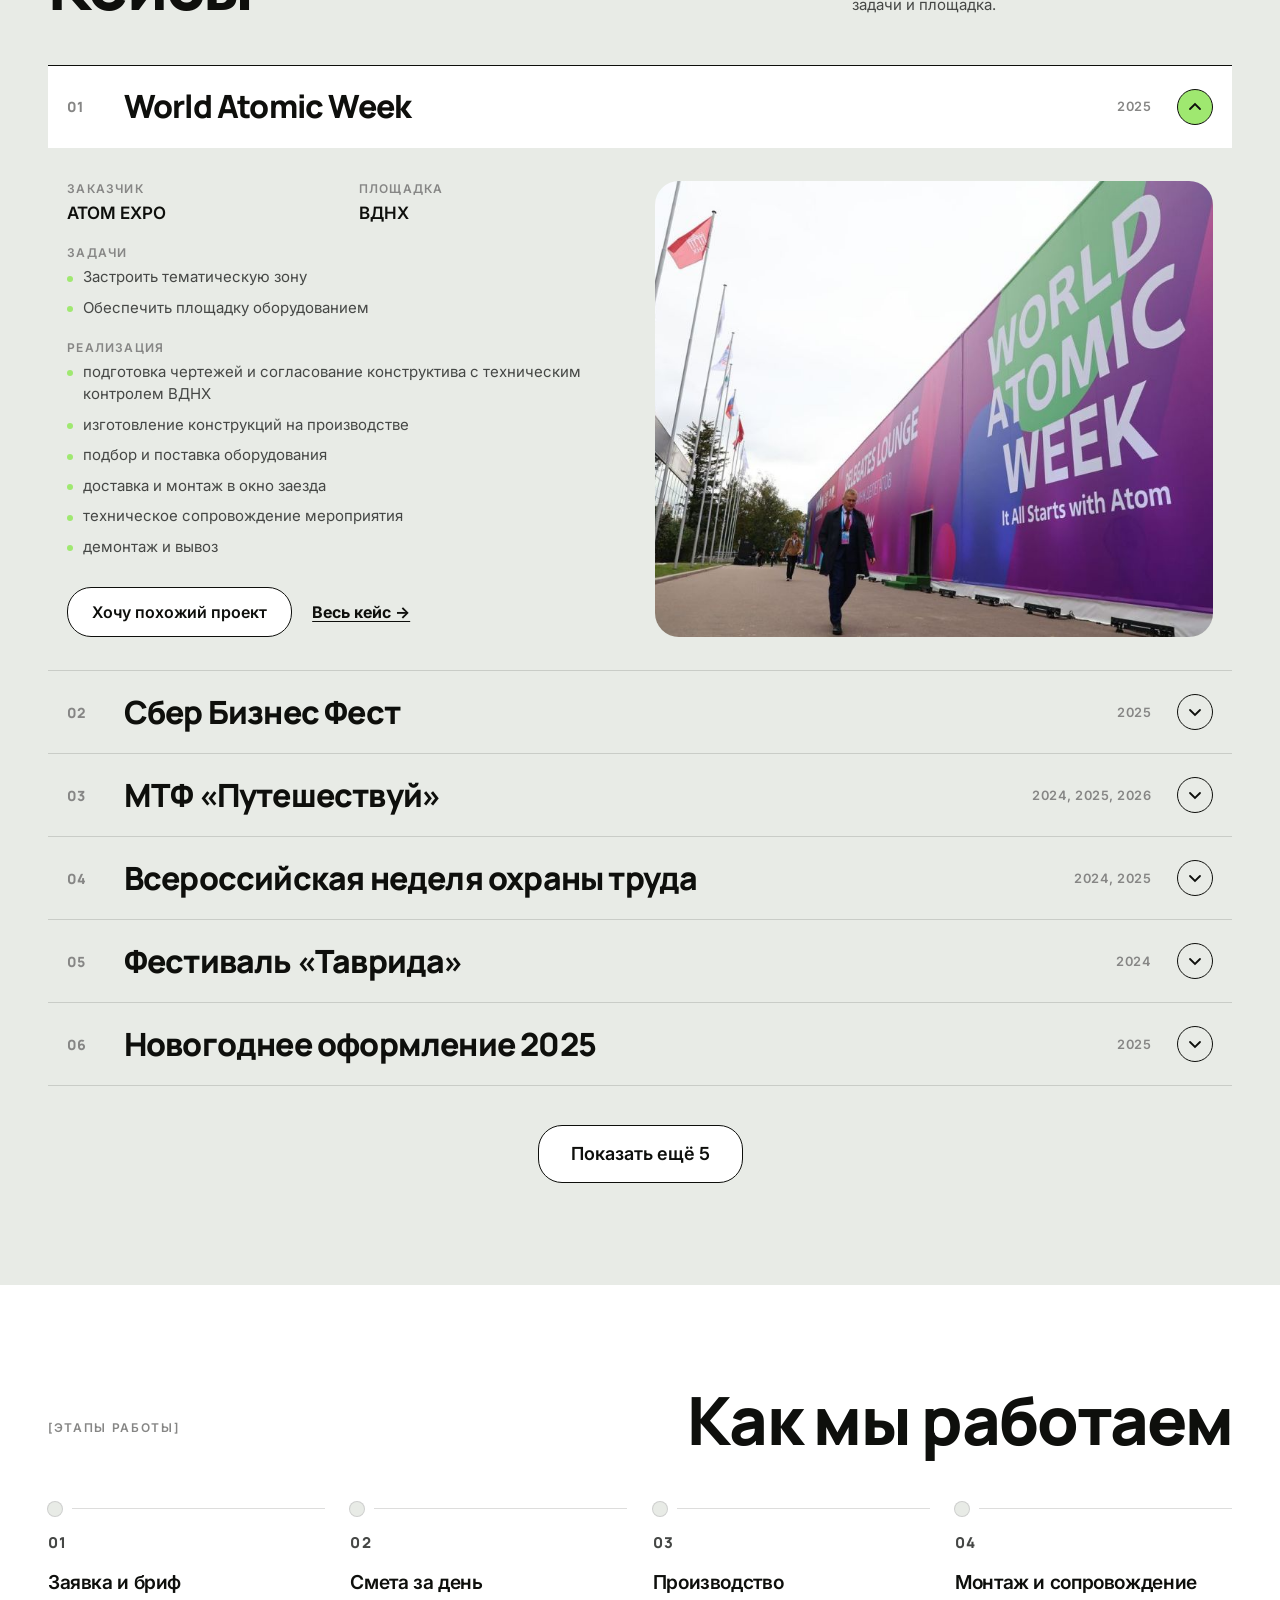
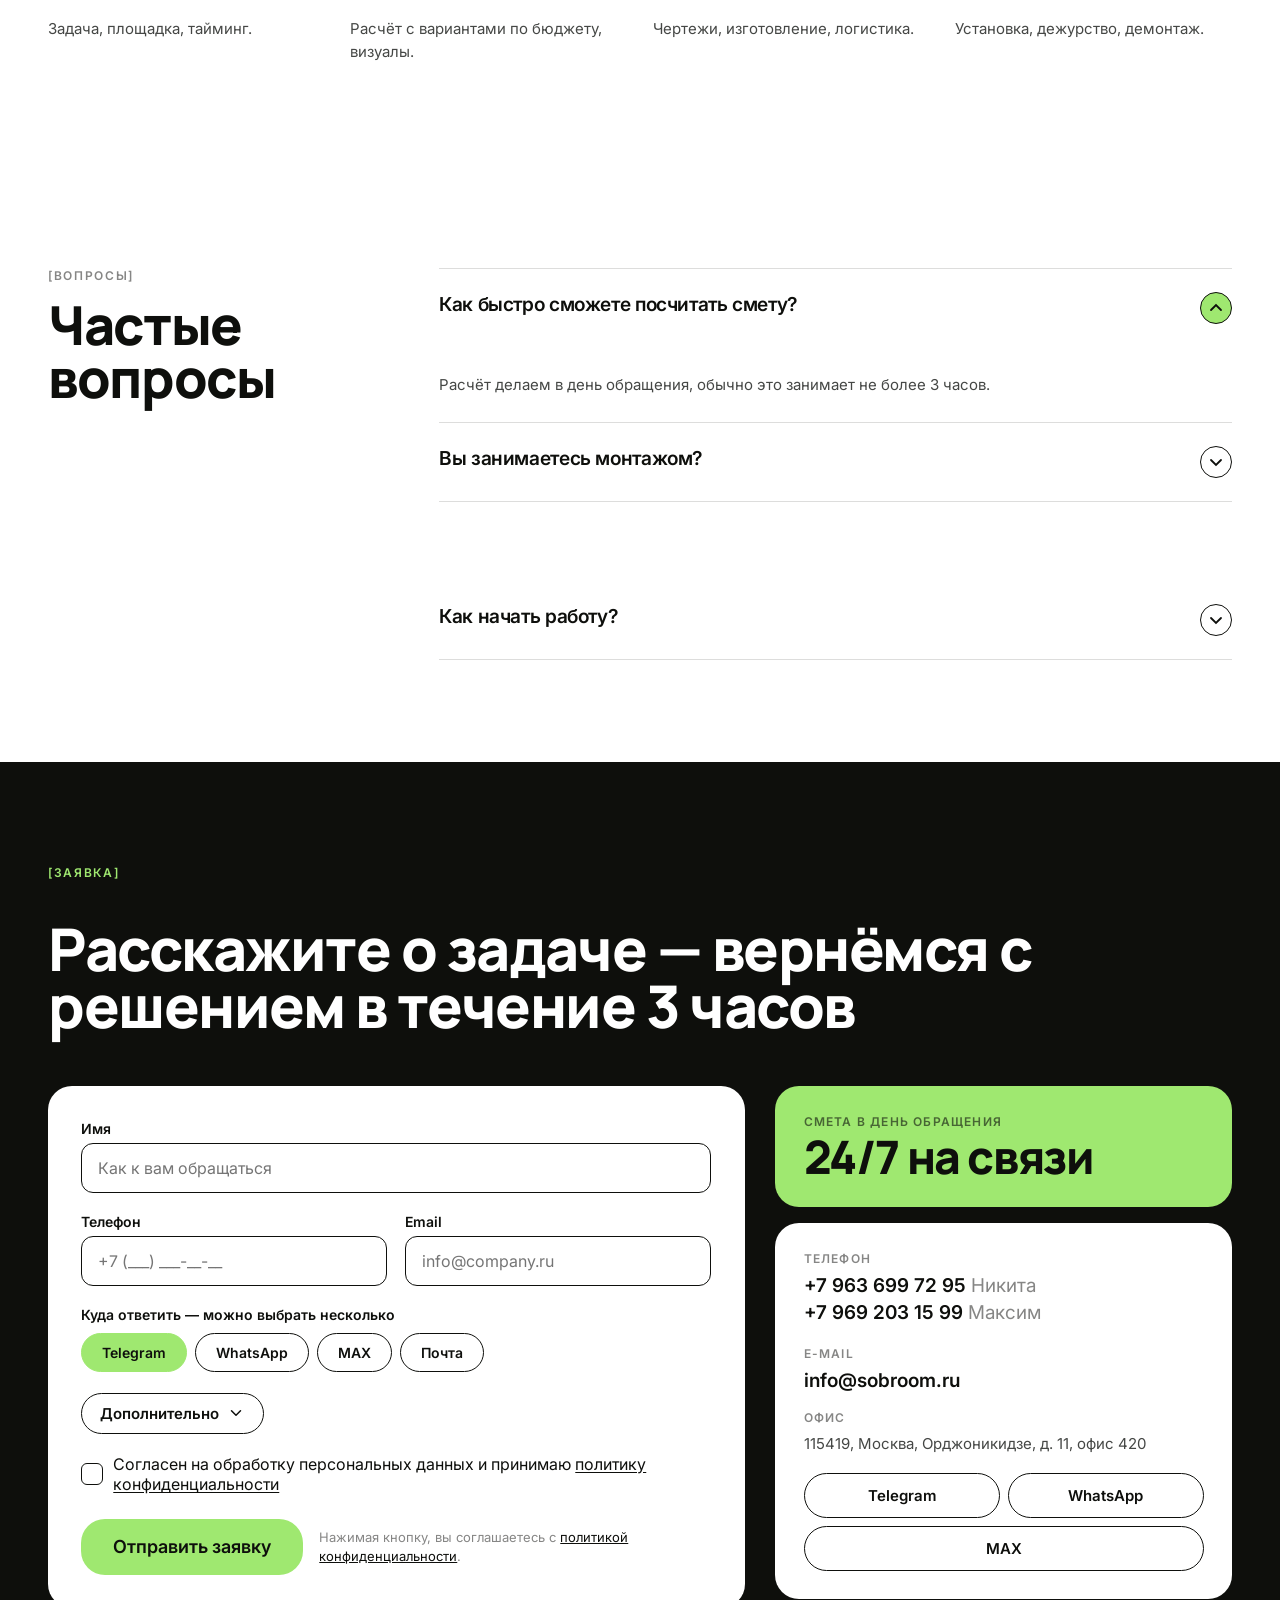
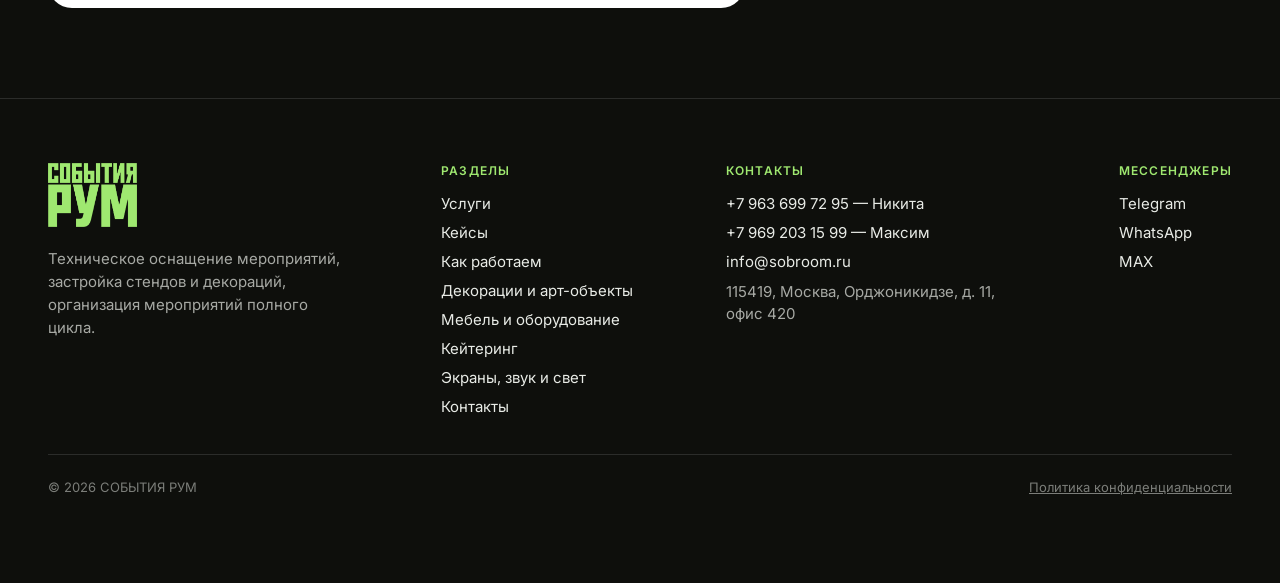
==== commit efa39fa7: "Презентация в кейсе: заметная кнопка вместо тихой карточки Ссылка выглядела как служебная плашка и т" ====
--- a/index.html
+++ b/index.html
@@ -544,14 +544,15 @@
                 <li>входная группа и уличная территория отеля «Гамма Измайлово»</li>
               </ul>
             </div>
-            <a class="case__doc" href="media/novogodnee-oformlenie-vhodov-2026-27.pdf"
-               target="_blank" rel="noopener">
-              <svg class="case__doc-icon" width="22" height="22" viewBox="0 0 24 24" fill="none" stroke="currentColor" stroke-width="1.7" stroke-linecap="round" stroke-linejoin="round" aria-hidden="true"><path d="M14 3H7a2 2 0 0 0-2 2v14a2 2 0 0 0 2 2h10a2 2 0 0 0 2-2V8z"></path><path d="M14 3v5h5"></path><path d="M9 13h6M9 17h4"></path></svg>
-              <span class="case__doc-text">
-                <span class="case__doc-title">Презентация с ценами на сезон 2026/27</span>
-                <span class="case__doc-note">Три варианта оформления входа — от 75 000 ₽, доставка и монтаж включены. PDF, 1,2 МБ</span>
-              </span>
-            </a>
+            <div class="case__doc">
+              <a class="btn btn--primary btn--md case__doc-btn"
+                 href="media/novogodnee-oformlenie-vhodov-2026-27.pdf" target="_blank" rel="noopener">
+                <svg width="20" height="20" viewBox="0 0 24 24" fill="none" stroke="currentColor" stroke-width="1.8" stroke-linecap="round" stroke-linejoin="round" aria-hidden="true"><path d="M14 3H7a2 2 0 0 0-2 2v14a2 2 0 0 0 2 2h10a2 2 0 0 0 2-2V8z"></path><path d="M14 3v5h5"></path></svg>
+                Смотреть презентацию с ценами
+                <svg class="case__doc-arrow" width="18" height="18" viewBox="0 0 24 24" fill="none" stroke="currentColor" stroke-width="2" stroke-linecap="round" stroke-linejoin="round" aria-hidden="true"><path d="M5 12h14M13 6l6 6-6 6"></path></svg>
+              </a>
+              <p class="case__doc-note">Три варианта оформления входа — от 75 000 ₽, доставка и монтаж включены. PDF, 1,2 МБ</p>
+            </div>
             <div class="case__cta">
               <button type="button" class="btn btn--tertiary btn--md js-case-cta">Хочу похожий проект</button>
               <a class="case__cta-link" href="art-obekty/#case-novyi-god-2025">Весь кейс →</a>
--- a/styles.css
+++ b/styles.css
@@ -896,16 +896,11 @@
 }
 
 /* Коммерческое предложение внутри кейса: открывается в новой вкладке,
-   оттуда же его скачивают. Оформлено как карточка, чтобы не потерялось
-   среди списков. */
-.case__doc{
-  display:flex;align-items:flex-start;gap:14px;padding:16px 18px;
-  border-radius:var(--radius-md);border:1px solid var(--border-default);
-  background:var(--surface-canvas);color:var(--text-heading);
-  transition:background-color .15s ease,border-color .15s ease;
-}
-.case__doc:hover{background:var(--color-primary-pale);border-color:var(--color-primary)}
-.case__doc-icon{flex:0 0 auto;margin-top:2px;color:var(--text-heading)}
-.case__doc-text{display:flex;flex-direction:column;gap:4px;min-width:0}
-.case__doc-title{font-weight:700;font-size:clamp(15px,1.2vw,17px);line-height:1.3}
-.case__doc-note{font-size:13px;line-height:1.45;color:var(--text-mute)}
+   оттуда его и скачивают. Оформлено главной кнопкой сайта — это самое
+   ценное, что есть в кейсе для того, кто выбирает подрядчика. */
+.case__doc{display:flex;flex-direction:column;align-items:flex-start;gap:10px}
+.case__doc-btn{gap:10px;padding-right:22px}
+.case__doc-arrow{transition:transform .2s var(--ease)}
+.case__doc-btn:hover .case__doc-arrow{transform:translateX(4px)}
+.case__doc-note{margin:0;max-width:46em;font-size:13px;line-height:1.45;color:var(--text-mute)}
+@media (prefers-reduced-motion:reduce){.case__doc-arrow{transition:none}}
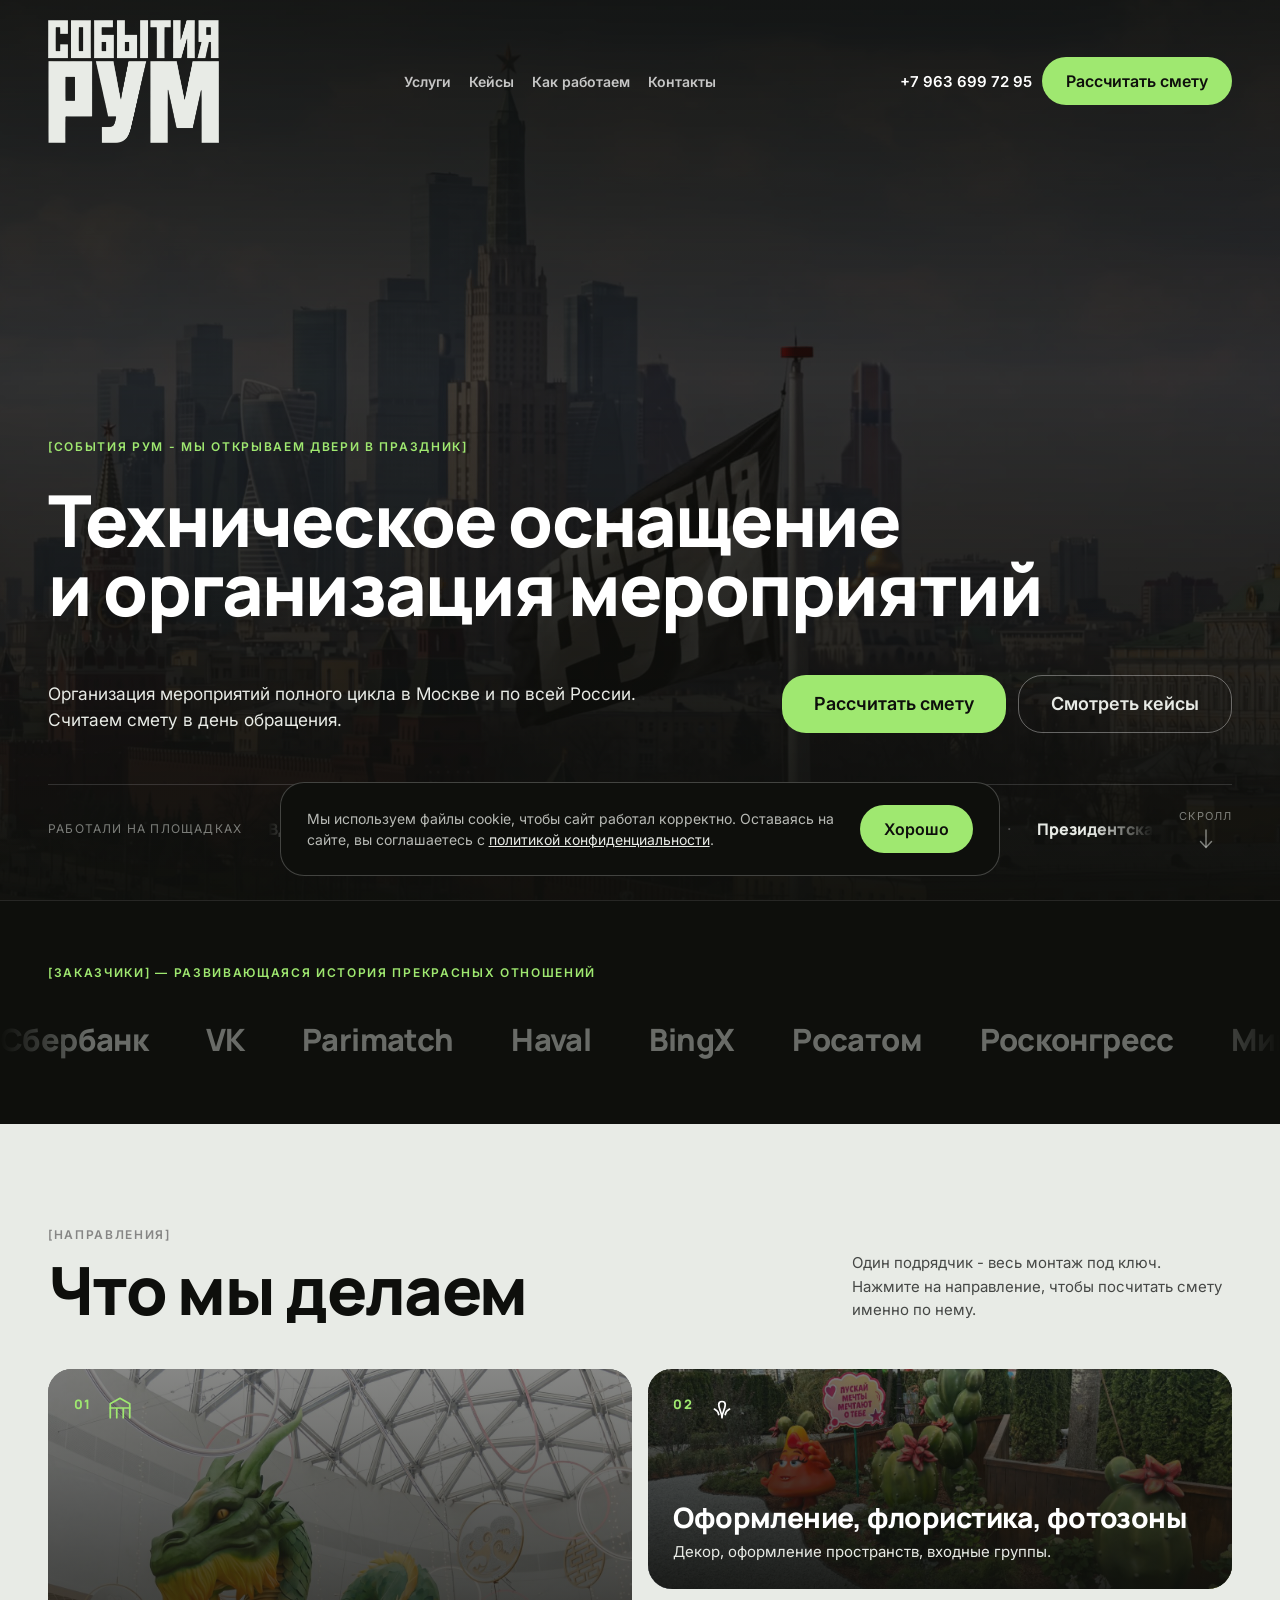
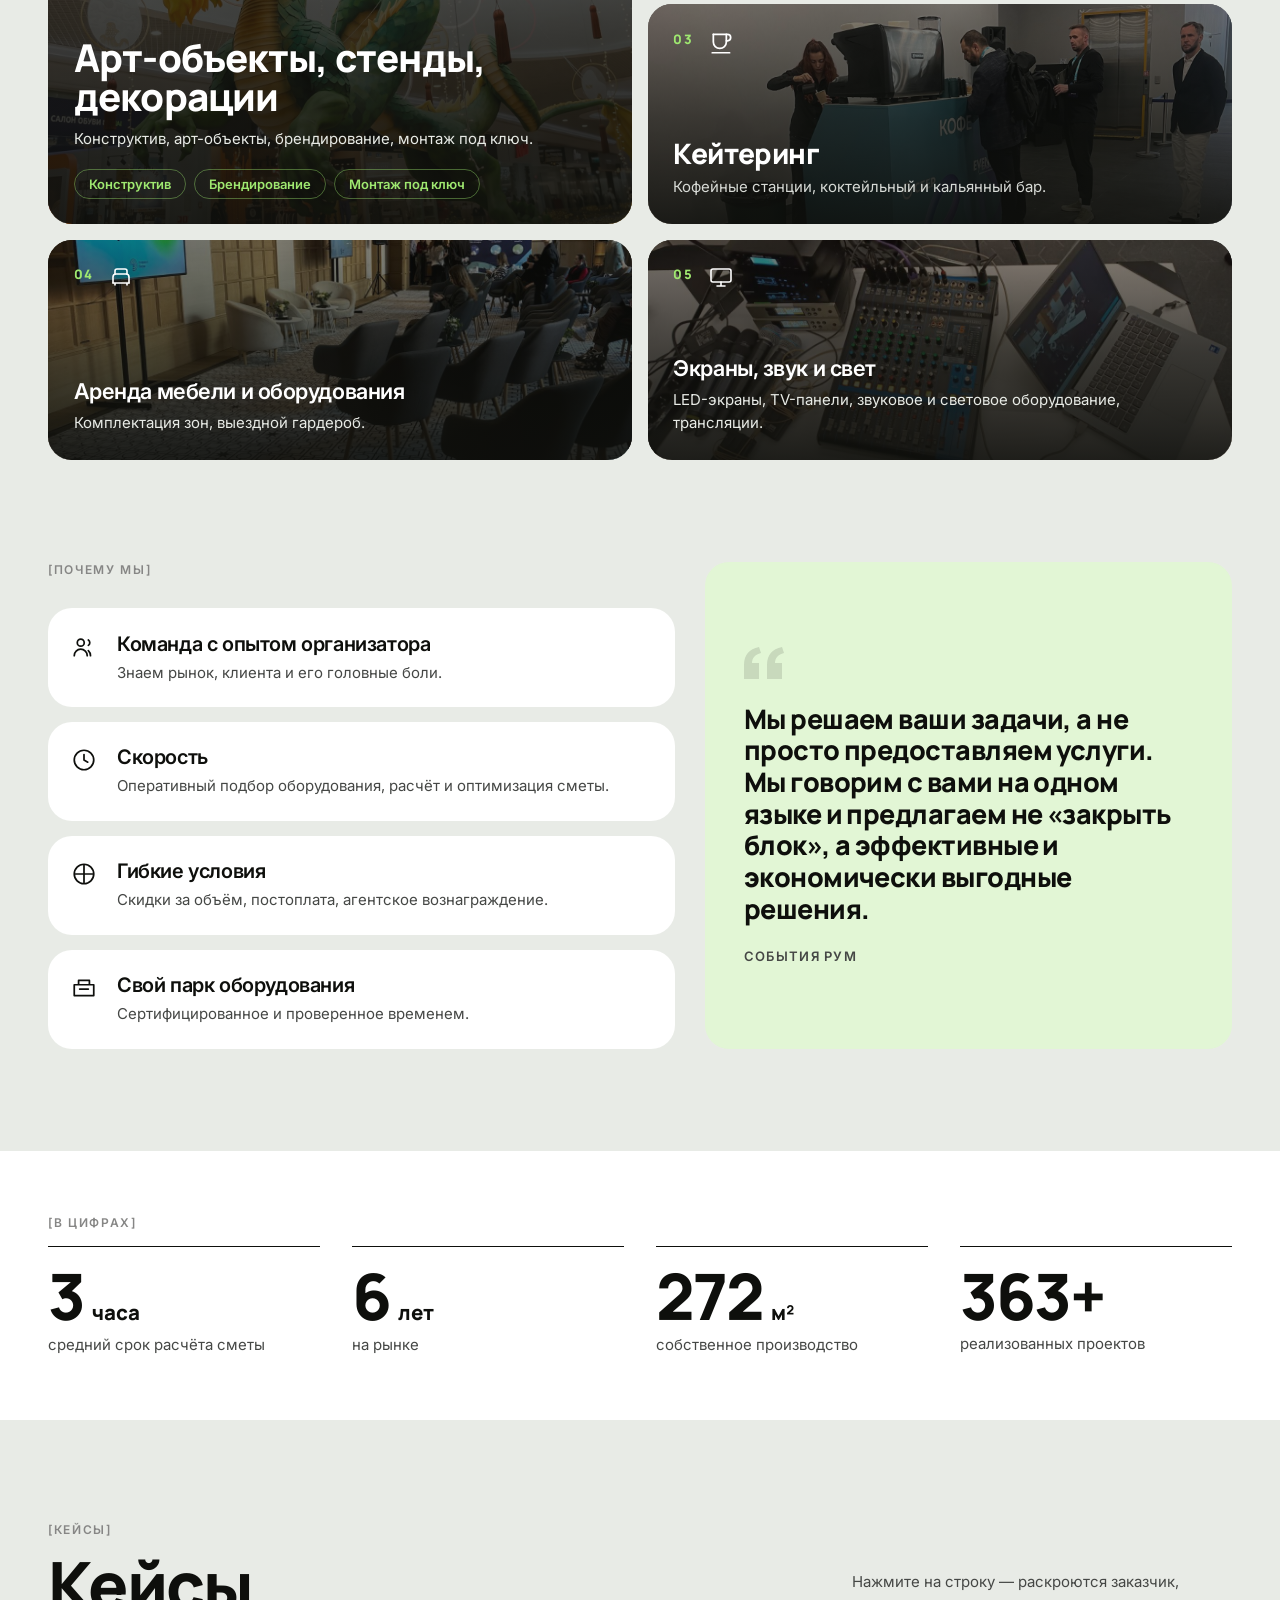
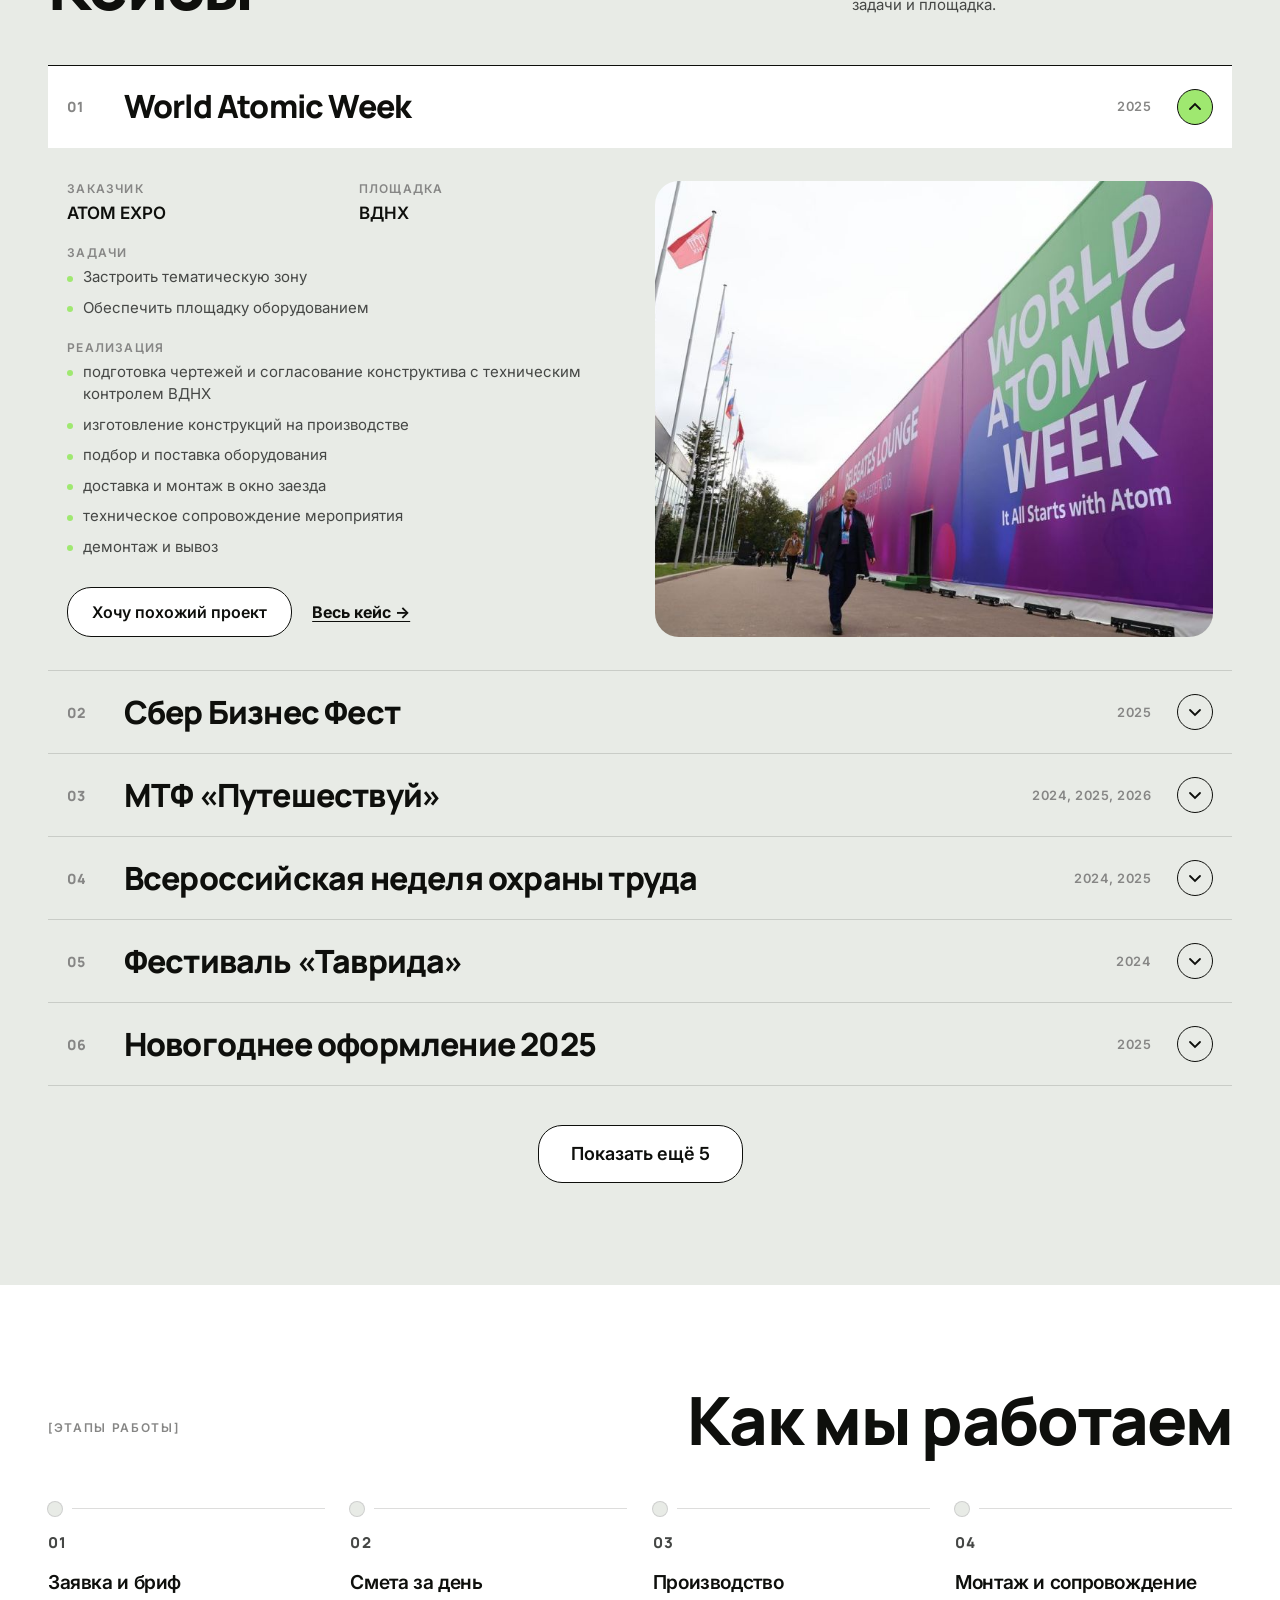
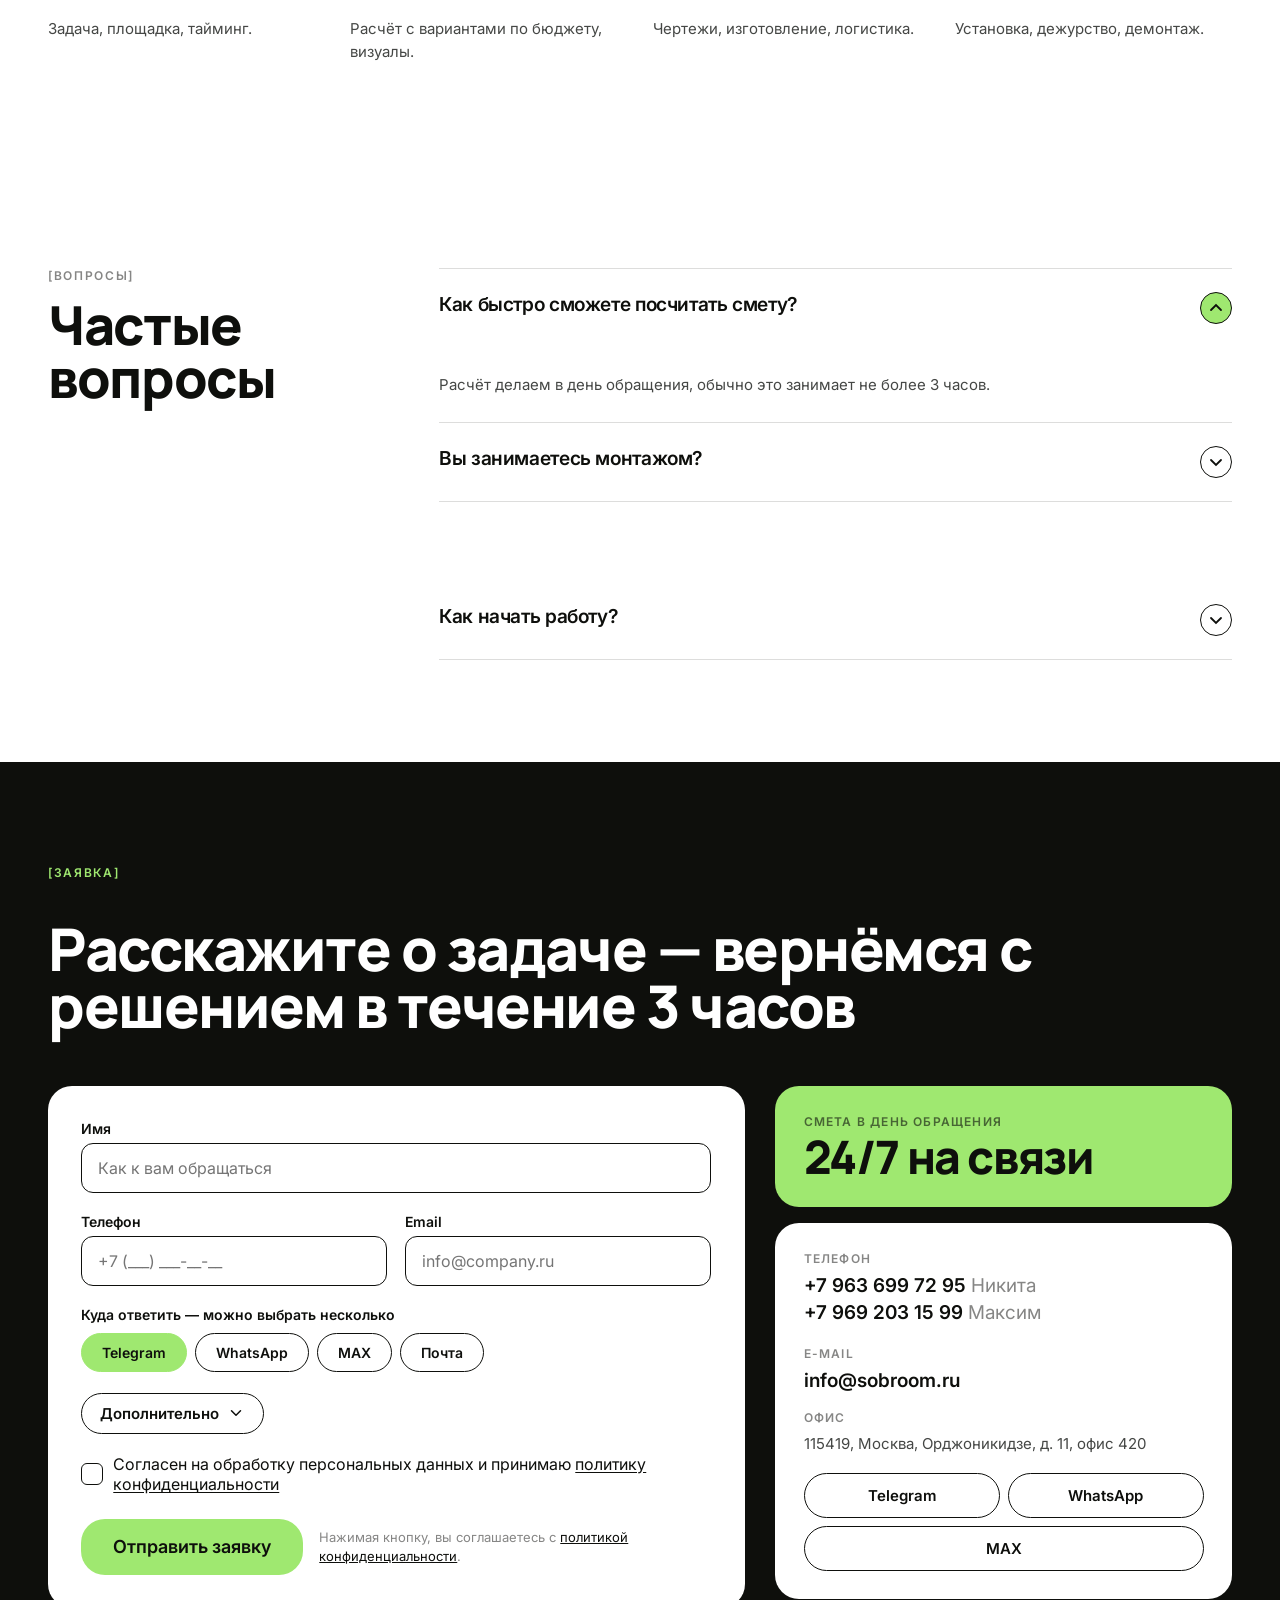
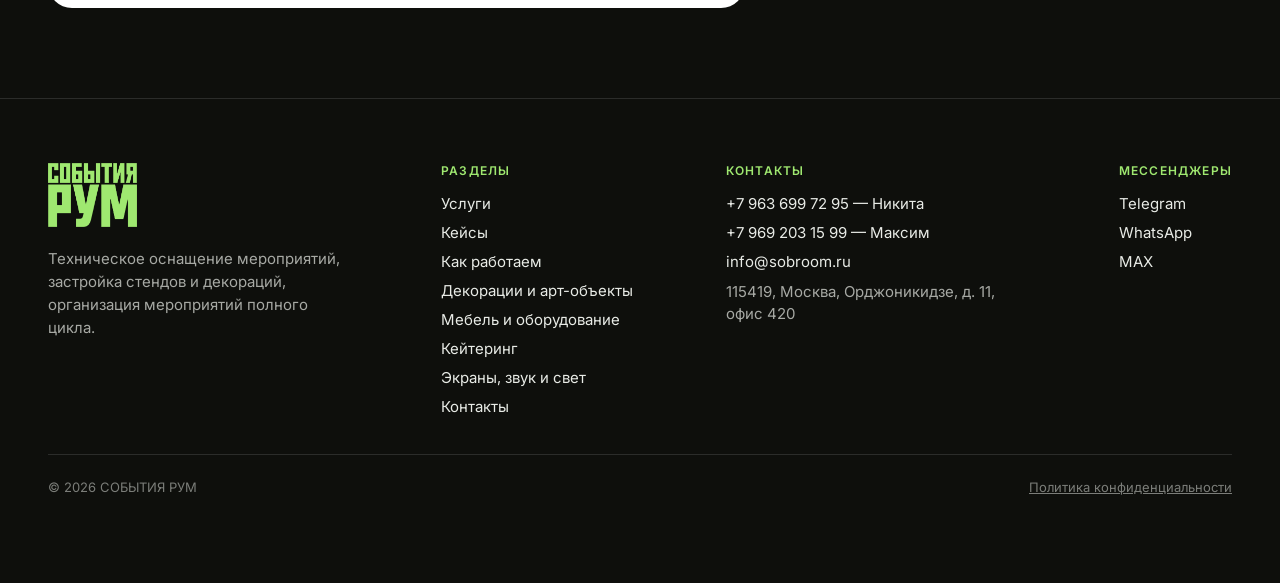
==== commit 937f4b41: "Обновить цены и добавить кнопку новогодней презентации" ====
--- a/index.html
+++ b/index.html
@@ -546,12 +546,12 @@
             </div>
             <div class="case__doc">
               <a class="btn btn--primary btn--md case__doc-btn"
-                 href="media/novogodnee-oformlenie-vhodov-2026-27.pdf" target="_blank" rel="noopener">
+                 href="media/novogodnee-oformlenie-vhodov-2026-27.pdf?v=dev" target="_blank" rel="noopener">
                 <svg width="20" height="20" viewBox="0 0 24 24" fill="none" stroke="currentColor" stroke-width="1.8" stroke-linecap="round" stroke-linejoin="round" aria-hidden="true"><path d="M14 3H7a2 2 0 0 0-2 2v14a2 2 0 0 0 2 2h10a2 2 0 0 0 2-2V8z"></path><path d="M14 3v5h5"></path></svg>
                 Смотреть презентацию с ценами
                 <svg class="case__doc-arrow" width="18" height="18" viewBox="0 0 24 24" fill="none" stroke="currentColor" stroke-width="2" stroke-linecap="round" stroke-linejoin="round" aria-hidden="true"><path d="M5 12h14M13 6l6 6-6 6"></path></svg>
               </a>
-              <p class="case__doc-note">Три варианта оформления входа — от 75 000 ₽, доставка и монтаж включены. PDF, 1,2 МБ</p>
+              <p class="case__doc-note">Три варианта оформления входа — от 45 000 ₽, доставка и монтаж включены. PDF, 1,2 МБ</p>
             </div>
             <div class="case__cta">
               <button type="button" class="btn btn--tertiary btn--md js-case-cta">Хочу похожий проект</button>
